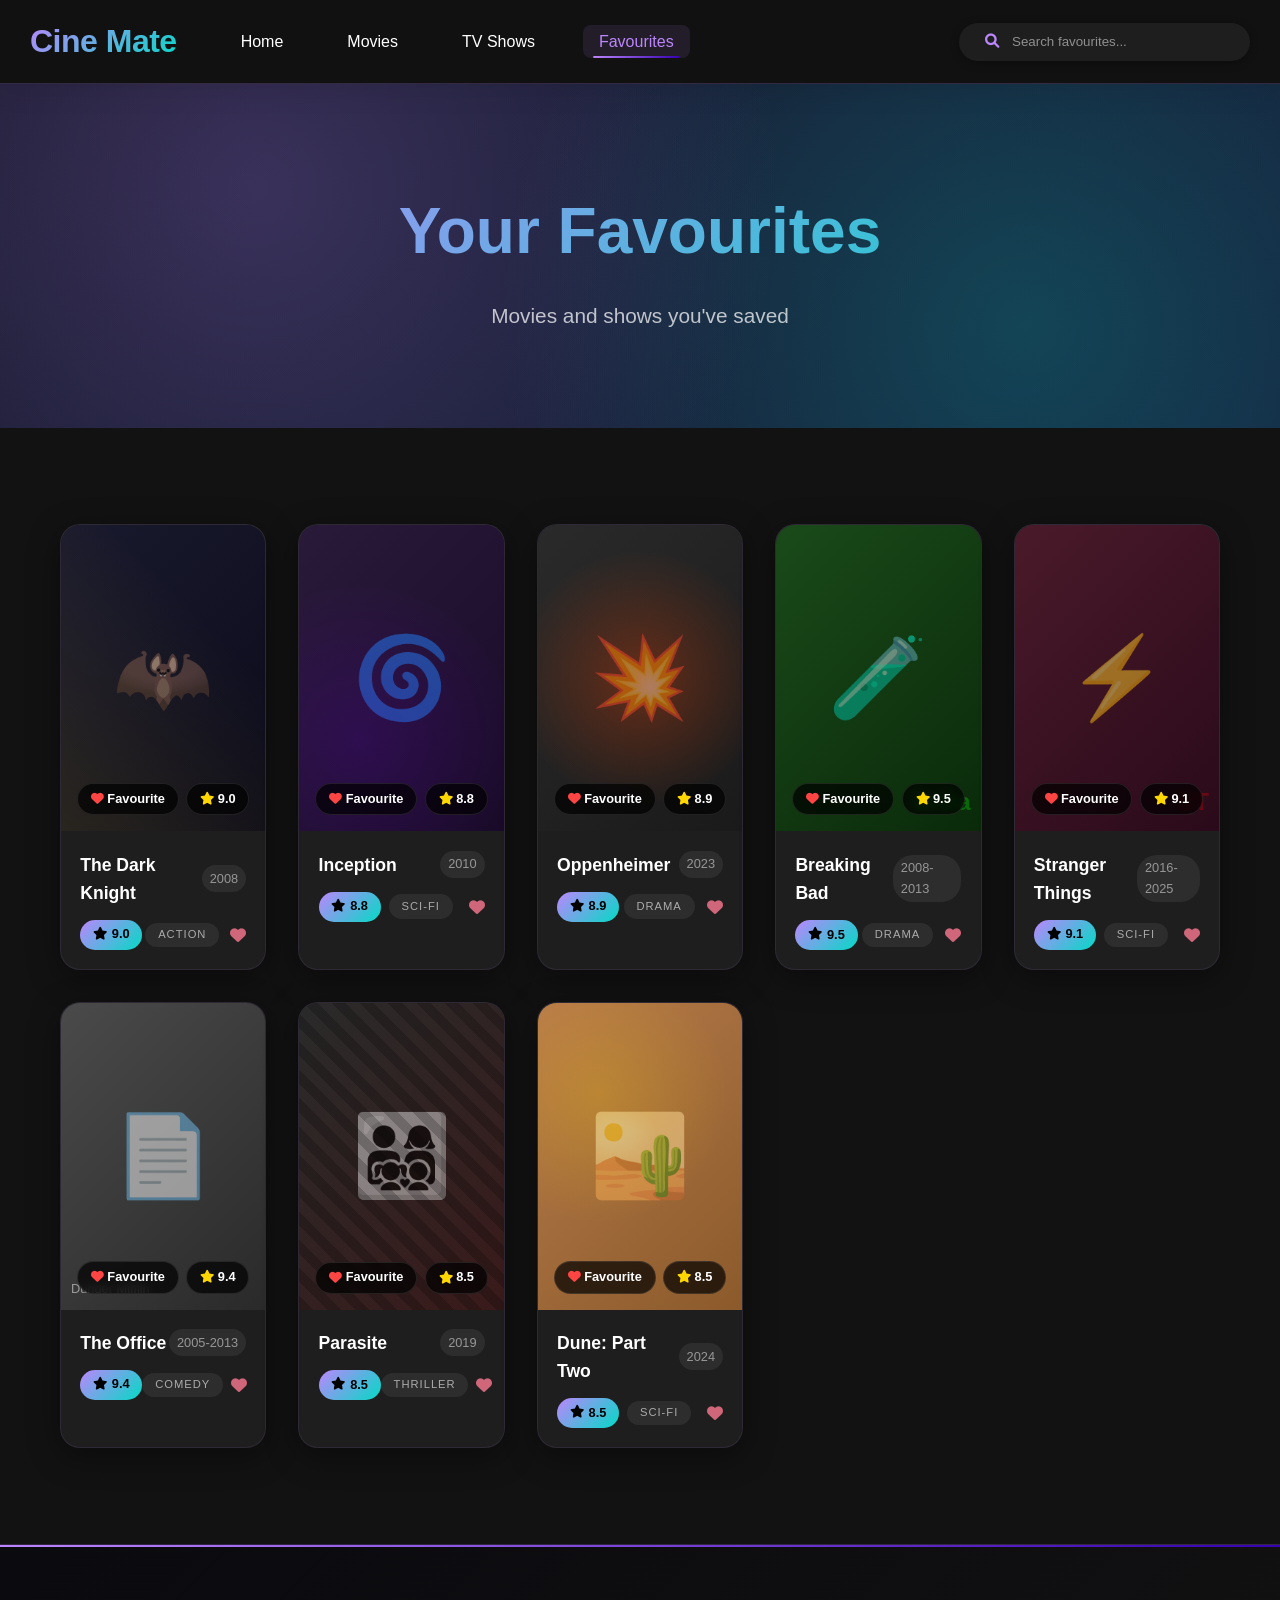
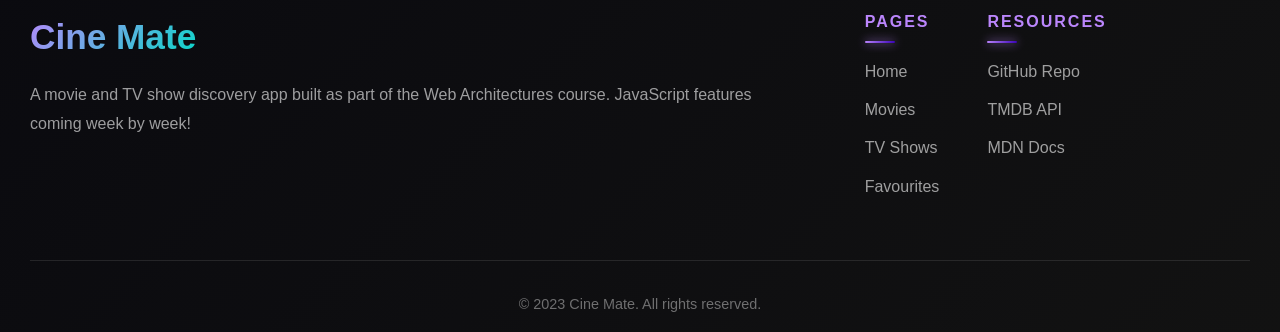
==== favourites.html @ 6d3358af "Add files via upload" ====
<!DOCTYPE html>
<html lang="en">
<head>
    <meta charset="UTF-8">
    <meta name="viewport" content="width=device-width, initial-scale=1.0">
    <title>Cine Mate - Favourites</title>
    <link rel="stylesheet" href="styles.css">
    <link rel="stylesheet" href="https://cdnjs.cloudflare.com/ajax/libs/font-awesome/6.0.0/css/all.min.css">
</head>
<body>
    <!-- Navigation Bar -->
    <nav class="navbar">
        <div class="nav-container">
            <div class="nav-left">
                <div class="logo">Cine Mate</div>
                <ul class="nav-menu">
                    <li><a href="index.html">Home</a></li>
                    <li><a href="movie.html">Movies</a></li>
                    <li><a href="tvshows.html">TV Shows</a></li>
                    <li><a href="favourites.html" class="active">Favourites</a></li>
                </ul>
            </div>
            <div class="search-container">
                <i class="fas fa-search search-icon"></i>
                <input type="text" placeholder="Search favourites..." class="search-input">
            </div>
        </div>
    </nav>

    <!-- Page Header -->
    <div class="page-header favourites-header">
        <h1>Your Favourites</h1>
        <p>Movies and shows you've saved</p>
    </div>

    <!-- Favourites Grid -->
    <section class="content-section">
        <div class="container">
            <div class="movie-grid" id="favourites-grid">
                <!-- Favourite Movies -->
                <div class="movie-card">
                    <div class="movie-poster poster-dark-knight">
                        <span><i class="fas fa-heart" style="color: #ff4444;"></i> Favourite</span>
                        <span><i class="fas fa-star" style="color: #ffd700;"></i> 9.0</span>
                    </div>
                    <div class="movie-info">
                        <div class="movie-title">
                            The Dark Knight
                            <span class="movie-year">2008</span>
                        </div>
                        <div class="movie-meta">
                            <span class="movie-rating"><i class="fas fa-star"></i> 9.0</span>
                            <span class="movie-genre">Action</span>
                            <i class="fas fa-heart fav-icon"></i>
                        </div>
                    </div>
                </div>

                <div class="movie-card">
                    <div class="movie-poster poster-inception">
                        <span><i class="fas fa-heart" style="color: #ff4444;"></i> Favourite</span>
                        <span><i class="fas fa-star" style="color: #ffd700;"></i> 8.8</span>
                    </div>
                    <div class="movie-info">
                        <div class="movie-title">
                            Inception
                            <span class="movie-year">2010</span>
                        </div>
                        <div class="movie-meta">
                            <span class="movie-rating"><i class="fas fa-star"></i> 8.8</span>
                            <span class="movie-genre">Sci-Fi</span>
                            <i class="fas fa-heart fav-icon"></i>
                        </div>
                    </div>
                </div>

                <div class="movie-card">
                    <div class="movie-poster poster-oppenheimer">
                        <span><i class="fas fa-heart" style="color: #ff4444;"></i> Favourite</span>
                        <span><i class="fas fa-star" style="color: #ffd700;"></i> 8.9</span>
                    </div>
                    <div class="movie-info">
                        <div class="movie-title">
                            Oppenheimer
                            <span class="movie-year">2023</span>
                        </div>
                        <div class="movie-meta">
                            <span class="movie-rating"><i class="fas fa-star"></i> 8.9</span>
                            <span class="movie-genre">Drama</span>
                            <i class="fas fa-heart fav-icon"></i>
                        </div>
                    </div>
                </div>

                <!-- Favourite TV Shows -->
                <div class="movie-card">
                    <div class="movie-poster poster-breaking-bad">
                        <span><i class="fas fa-heart" style="color: #ff4444;"></i> Favourite</span>
                        <span><i class="fas fa-star" style="color: #ffd700;"></i> 9.5</span>
                    </div>
                    <div class="movie-info">
                        <div class="movie-title">
                            Breaking Bad
                            <span class="movie-year">2008-2013</span>
                        </div>
                        <div class="movie-meta">
                            <span class="movie-rating"><i class="fas fa-star"></i> 9.5</span>
                            <span class="movie-genre">Drama</span>
                            <i class="fas fa-heart fav-icon"></i>
                        </div>
                    </div>
                </div>

                <div class="movie-card">
                    <div class="movie-poster poster-stranger-things">
                        <span><i class="fas fa-heart" style="color: #ff4444;"></i> Favourite</span>
                        <span><i class="fas fa-star" style="color: #ffd700;"></i> 9.1</span>
                    </div>
                    <div class="movie-info">
                        <div class="movie-title">
                            Stranger Things
                            <span class="movie-year">2016-2025</span>
                        </div>
                        <div class="movie-meta">
                            <span class="movie-rating"><i class="fas fa-star"></i> 9.1</span>
                            <span class="movie-genre">Sci-Fi</span>
                            <i class="fas fa-heart fav-icon"></i>
                        </div>
                    </div>
                </div>

                <div class="movie-card">
                    <div class="movie-poster poster-office">
                        <span><i class="fas fa-heart" style="color: #ff4444;"></i> Favourite</span>
                        <span><i class="fas fa-star" style="color: #ffd700;"></i> 9.4</span>
                    </div>
                    <div class="movie-info">
                        <div class="movie-title">
                            The Office
                            <span class="movie-year">2005-2013</span>
                        </div>
                        <div class="movie-meta">
                            <span class="movie-rating"><i class="fas fa-star"></i> 9.4</span>
                            <span class="movie-genre">Comedy</span>
                            <i class="fas fa-heart fav-icon"></i>
                        </div>
                    </div>
                </div>

                <div class="movie-card">
                    <div class="movie-poster poster-parasite">
                        <span><i class="fas fa-heart" style="color: #ff4444;"></i> Favourite</span>
                        <span><i class="fas fa-star" style="color: #ffd700;"></i> 8.5</span>
                    </div>
                    <div class="movie-info">
                        <div class="movie-title">
                            Parasite
                            <span class="movie-year">2019</span>
                        </div>
                        <div class="movie-meta">
                            <span class="movie-rating"><i class="fas fa-star"></i> 8.5</span>
                            <span class="movie-genre">Thriller</span>
                            <i class="fas fa-heart fav-icon"></i>
                        </div>
                    </div>
                </div>

                <div class="movie-card">
                    <div class="movie-poster poster-dune">
                        <span><i class="fas fa-heart" style="color: #ff4444;"></i> Favourite</span>
                        <span><i class="fas fa-star" style="color: #ffd700;"></i> 8.5</span>
                    </div>
                    <div class="movie-info">
                        <div class="movie-title">
                            Dune: Part Two
                            <span class="movie-year">2024</span>
                        </div>
                        <div class="movie-meta">
                            <span class="movie-rating"><i class="fas fa-star"></i> 8.5</span>
                            <span class="movie-genre">Sci-Fi</span>
                            <i class="fas fa-heart fav-icon"></i>
                        </div>
                    </div>
                </div>
            </div>
        </div>
    </section>

    <!-- Footer -->
    <footer class="footer">
        <div class="footer-container">
            <div class="footer-info">
                <h3>Cine Mate</h3>
                <p>A movie and TV show discovery app built as part of the Web Architectures course. JavaScript features coming week by week!</p>
            </div>
            <div class="footer-links">
                <div class="footer-section">
                    <h4>PAGES</h4>
                    <ul>
                        <li><a href="index.html">Home</a></li>
                        <li><a href="movie.html">Movies</a></li>
                        <li><a href="tvshows.html">TV Shows</a></li>
                        <li><a href="favourites.html">Favourites</a></li>
                    </ul>
                </div>
                <div class="footer-section">
                    <h4>RESOURCES</h4>
                    <ul>
                        <li><a href="#">GitHub Repo</a></li>
                        <li><a href="#">TMDB API</a></li>
                        <li><a href="#">MDN Docs</a></li>
                    </ul>
                </div>
            </div>
        </div>
        <div class="footer-bottom">
            <p>&copy; 2023 Cine Mate. All rights reserved. </p>
        </div>
    </footer>
</body>
</html>
---- styles.css ----
/* ========== RESET & BASE STYLES ========== */
* {
    margin: 0;
    padding: 0;
    box-sizing: border-box;
}

:root {
    --primary: #bb86fc;
    --primary-variant: #3700b3;
    --secondary: #03dac6;
    --secondary-variant: #018786;
    --background: #121212;
    --surface: #1e1e1e;
    --surface-light: #2d2d2d;
    --error: #cf6679;
    --on-primary: #000000;
    --on-secondary: #000000;
    --on-background: #ffffff;
    --on-surface: #ffffff;
    --on-error: #000000;
    --gradient-1: linear-gradient(135deg, #bb86fc, #3700b3);
    --gradient-2: linear-gradient(135deg, #03dac6, #018786);
    --gradient-3: linear-gradient(135deg, #cf6679, #bb86fc);
    --shadow: 0 8px 32px rgba(0, 0, 0, 0.4);
    --border: 1px solid rgba(187, 134, 252, 0.1);
}

body {
    font-family: 'Inter', -apple-system, BlinkMacSystemFont, 'Segoe UI', Roboto, sans-serif;
    background-color: var(--background);
    color: var(--on-background);
    line-height: 1.6;
    min-height: 100vh;
}

.container {
    max-width: 1400px;
    margin: 0 auto;
    padding: 0 30px;
}

/* ========== NAVIGATION BAR ========== */
.navbar {
    background: rgba(18, 18, 18, 0.95);
    backdrop-filter: blur(20px);
    -webkit-backdrop-filter: blur(20px);
    padding: 1rem 0;
    position: sticky;
    top: 0;
    z-index: 1000;
    border-bottom: 1px solid rgba(187, 134, 252, 0.2);
    box-shadow: 0 4px 30px rgba(0, 0, 0, 0.1);
}

.nav-container {
    max-width: 1400px;
    margin: 0 auto;
    padding: 0 30px;
    display: flex;
    justify-content: space-between;
    align-items: center;
}

.nav-left {
    display: flex;
    align-items: center;
    gap: 3rem;
}

.logo {
    font-size: 2rem;
    font-weight: 800;
    background: linear-gradient(135deg, #bb86fc, #03dac6);
    background-clip: text;
    -webkit-background-clip: text;
    -webkit-text-fill-color: transparent;
    letter-spacing: -0.5px;
    position: relative;
}

.logo::after {
    content: '●';
    position: absolute;
    top: -5px;
    right: -15px;
    font-size: 1.5rem;
    color: var(--secondary);
    animation: pulse 2s ease infinite;
}

.nav-menu {
    display: flex;
    gap: 2rem;
    list-style: none;
}

.nav-menu a {
    color: var(--on-surface);
    text-decoration: none;
    font-weight: 500;
    padding: 0.5rem 1rem;
    position: relative;
    transition: all 0.3s ease;
    border-radius: 8px;
}

.nav-menu a::before {
    content: '';
    position: absolute;
    bottom: 0;
    left: 50%;
    transform: translateX(-50%);
    width: 0;
    height: 2px;
    background: var(--gradient-1);
    transition: width 0.3s ease;
}

.nav-menu a:hover::before,
.nav-menu a.active::before {
    width: 80%;
}

.nav-menu a.active {
    color: var(--primary);
    background: rgba(187, 134, 252, 0.1);
}

.search-container {
    background: var(--surface);
    border-radius: 50px;
    padding: 0.6rem 1rem 0.6rem 1.5rem;
    display: flex;
    align-items: center;
    gap: 0.8rem;
    border: 2px solid transparent;
    transition: all 0.3s ease;
    box-shadow: 0 2px 10px rgba(0, 0, 0, 0.3);
}

.search-container:focus-within {
    border-color: var(--primary);
    box-shadow: 0 0 20px rgba(187, 134, 252, 0.3);
}

.search-icon {
    color: var(--primary);
    font-size: 0.9rem;
}

.search-input {
    background: transparent;
    border: none;
    color: var(--on-surface);
    outline: none;
    width: 220px;
}

.search-input::placeholder {
    color: rgba(255, 255, 255, 0.5);
}

/* ========== HERO SECTION ========== */
.hero {
    background: linear-gradient(135deg, #1a1a2e 0%, #16213e 100%);
    position: relative;
    color: var(--on-background);
    padding: 6rem 30px;
    text-align: center;
    overflow: hidden;
}

.hero::before {
    content: '';
    position: absolute;
    top: 0;
    left: 0;
    right: 0;
    bottom: 0;
    background: 
        radial-gradient(circle at 20% 30%, rgba(187, 134, 252, 0.15) 0%, transparent 50%),
        radial-gradient(circle at 80% 70%, rgba(3, 218, 198, 0.15) 0%, transparent 50%);
    animation: gradientShift 10s ease infinite;
}

@keyframes gradientShift {
    0%, 100% { opacity: 0.5; }
    50% { opacity: 1; }
}

.hero-content {
    max-width: 900px;
    margin: 0 auto;
    position: relative;
    z-index: 1;
}

.hero-title {
    font-size: 4rem;
    margin-bottom: 1rem;
    line-height: 1.2;
    font-weight: 800;
    background: linear-gradient(135deg, #bb86fc, #03dac6, #cf6679);
    background-clip: text;
    -webkit-background-clip: text;
    -webkit-text-fill-color: transparent;
    animation: titleGlow 3s ease infinite;
}

@keyframes titleGlow {
    0%, 100% { filter: drop-shadow(0 0 20px rgba(187, 134, 252, 0.5)); }
    50% { filter: drop-shadow(0 0 40px rgba(3, 218, 198, 0.5)); }
}

.hero-description {
    font-size: 1.3rem;
    margin-bottom: 2.5rem;
    color: rgba(255, 255, 255, 0.9);
}

.stats {
    display: flex;
    justify-content: center;
    gap: 2rem;
    margin-top: 3rem;
    flex-wrap: wrap;
}

.stat-item {
    display: flex;
    flex-direction: column;
    background: rgba(30, 30, 30, 0.7);
    backdrop-filter: blur(10px);
    -webkit-backdrop-filter: blur(10px);
    padding: 1.8rem 2.5rem;
    border-radius: 20px;
    border: 1px solid rgba(187, 134, 252, 0.2);
    transition: all 0.3s ease;
    position: relative;
    overflow: hidden;
}

.stat-item::before {
    content: '';
    position: absolute;
    top: -50%;
    left: -50%;
    width: 200%;
    height: 200%;
    background: linear-gradient(135deg, transparent, rgba(187, 134, 252, 0.1), transparent);
    transform: rotate(45deg);
    animation: shine 3s infinite;
}

.stat-item:hover {
    transform: translateY(-10px) scale(1.05);
    border-color: var(--primary);
    box-shadow: 0 20px 40px rgba(187, 134, 252, 0.2);
}

.stat-number {
    font-size: 2.8rem;
    font-weight: 800;
    background: linear-gradient(135deg, #bb86fc, #03dac6);
    background-clip: text;
    -webkit-background-clip: text;
    -webkit-text-fill-color: transparent;
}

.stat-label {
    font-size: 0.9rem;
    opacity: 0.8;
    letter-spacing: 2px;
    color: rgba(255, 255, 255, 0.7);
}

/* ========== FILTERS SECTION ========== */
.filters {
    padding: 2rem 30px;
    margin-top: -2rem;
    position: relative;
    z-index: 10;
}

.filters-container {
    max-width: 1200px;
    margin: 0 auto;
    display: flex;
    gap: 1rem;
    flex-wrap: wrap;
    background: var(--surface);
    padding: 1.5rem;
    border-radius: 20px;
    box-shadow: var(--shadow);
    border: var(--border);
    backdrop-filter: blur(10px);
}

.search-box {
    flex: 1;
    display: flex;
    align-items: center;
    gap: 0.8rem;
    background: var(--surface-light);
    padding: 0.8rem 1.2rem;
    border-radius: 12px;
    min-width: 280px;
    border: 2px solid transparent;
    transition: all 0.3s ease;
}

.search-box:focus-within {
    border-color: var(--primary);
    box-shadow: 0 0 20px rgba(187, 134, 252, 0.3);
}

.search-box input {
    border: none;
    background: transparent;
    outline: none;
    width: 100%;
    font-size: 1rem;
    color: var(--on-surface);
}

.search-box input::placeholder {
    color: rgba(255, 255, 255, 0.5);
}

.filter-select {
    padding: 0.8rem 2.5rem 0.8rem 1.5rem;
    border: 2px solid var(--surface-light);
    border-radius: 12px;
    background: var(--surface-light);
    color: var(--on-surface);
    cursor: pointer;
    outline: none;
    font-weight: 500;
    appearance: none;
    background-image: url('data:image/svg+xml;utf8,<svg xmlns="http://www.w3.org/2000/svg" width="16" height="16" viewBox="0 0 24 24" fill="none" stroke="%23bb86fc" stroke-width="2"><polyline points="6 9 12 15 18 9"/></svg>');
    background-repeat: no-repeat;
    background-position: right 1rem center;
}

.filter-select option {
    background: var(--surface);
}

.search-btn {
    padding: 0.8rem 2.5rem;
    background: var(--gradient-1);
    color: var(--on-primary);
    border: none;
    border-radius: 12px;
    cursor: pointer;
    font-weight: 600;
    font-size: 1rem;
    transition: all 0.3s ease;
    position: relative;
    overflow: hidden;
}

.search-btn::before {
    content: '';
    position: absolute;
    top: 50%;
    left: 50%;
    width: 0;
    height: 0;
    border-radius: 50%;
    background: rgba(255, 255, 255, 0.3);
    transform: translate(-50%, -50%);
    transition: width 0.6s, height 0.6s;
}

.search-btn:hover::before {
    width: 300px;
    height: 300px;
}

/* ========== FEATURED SECTION ========== */
.featured {
    padding: 4rem 30px;
    background: var(--background);
}

.section-title {
    font-size: 2.5rem;
    margin-bottom: 2rem;
    color: var(--on-background);
    position: relative;
    display: inline-block;
}

.section-title::after {
    content: '';
    position: absolute;
    bottom: -10px;
    left: 0;
    width: 60px;
    height: 4px;
    background: var(--gradient-1);
    border-radius: 10px;
    box-shadow: 0 0 20px var(--primary);
}

.featured-card {
    background: var(--surface);
    border-radius: 30px;
    overflow: hidden;
    display: flex;
    flex-wrap: wrap;
    box-shadow: var(--shadow);
    border: var(--border);
    position: relative;
}

.featured-card::after {
    content: '';
    position: absolute;
    top: 0;
    left: 0;
    right: 0;
    bottom: 0;
    border-radius: 30px;
    padding: 2px;
    background: var(--gradient-1);
    -webkit-mask: linear-gradient(#fff 0 0) content-box, linear-gradient(#fff 0 0);
    mask: linear-gradient(#fff 0 0) content-box, linear-gradient(#fff 0 0);
    -webkit-mask-composite: xor;
    mask-composite: exclude;
    pointer-events: none;
}

.featured-poster {
    flex: 1;
    min-width: 350px;
    min-height: 450px;
    background-size: cover;
    background-position: center;
    position: relative;
    overflow: hidden;
}

.featured-poster.interstellar {
    background: linear-gradient(135deg, #1a1a2e, #16213e);
    position: relative;
    display: flex;
    align-items: center;
    justify-content: center;
}

.featured-poster.interstellar::before {
    content: '🎬';
    font-size: 8rem;
    opacity: 0.2;
    animation: float 6s ease infinite;
}

.featured-poster.interstellar::after {
    content: 'INTERSTELLAR';
    position: absolute;
    bottom: 30px;
    left: 30px;
    color: white;
    font-size: 1.5rem;
    font-weight: 800;
    text-shadow: 0 0 20px rgba(0,0,0,0.5);
    background: rgba(187, 134, 252, 0.2);
    padding: 0.5rem 1.5rem;
    border-radius: 50px;
    backdrop-filter: blur(10px);
    border: 1px solid rgba(255,255,255,0.1);
}

@keyframes float {
    0%, 100% { transform: translateY(0); }
    50% { transform: translateY(-20px); }
}

.featured-info {
    flex: 1;
    padding: 3rem;
    min-width: 350px;
}

.featured-info h3 {
    font-size: 2.5rem;
    margin-bottom: 1rem;
    background: var(--gradient-1);
    background-clip: text;
    -webkit-background-clip: text;
    -webkit-text-fill-color: transparent;
}

.featured-info p {
    color: rgba(255, 255, 255, 0.8);
    line-height: 1.8;
}

.featured-buttons {
    display: flex;
    gap: 1rem;
    margin-top: 2rem;
    flex-wrap: wrap;
}

.btn-primary {
    padding: 1rem 2.5rem;
    background: var(--gradient-1);
    color: var(--on-primary);
    border: none;
    border-radius: 50px;
    font-weight: 600;
    font-size: 1rem;
    cursor: pointer;
    transition: all 0.3s ease;
    box-shadow: 0 10px 20px rgba(187, 134, 252, 0.3);
    position: relative;
    overflow: hidden;
}

.btn-primary:hover {
    transform: translateY(-3px);
    box-shadow: 0 15px 30px rgba(187, 134, 252, 0.4);
}

.btn-secondary {
    padding: 1rem 2.5rem;
    background: transparent;
    color: var(--primary);
    border: 2px solid var(--primary);
    border-radius: 50px;
    font-weight: 600;
    font-size: 1rem;
    cursor: pointer;
    transition: all 0.3s ease;
    display: flex;
    align-items: center;
    gap: 0.5rem;
    position: relative;
    overflow: hidden;
}

.btn-secondary:hover {
    background: var(--primary);
    color: var(--on-primary);
    border-color: transparent;
}

/* ========== TRENDING SECTION ========== */
.trending {
    padding: 4rem 30px;
    background: linear-gradient(135deg, #1a1a2e, #16213e);
}

.section-header {
    display: flex;
    justify-content: space-between;
    align-items: center;
    margin-bottom: 2rem;
    flex-wrap: wrap;
    gap: 1rem;
}

.view-all {
    color: var(--primary);
    text-decoration: none;
    font-weight: 600;
    padding: 0.5rem 1.5rem;
    border: 2px solid var(--primary);
    border-radius: 30px;
    transition: all 0.3s ease;
    position: relative;
    overflow: hidden;
}

.view-all:hover {
    background: var(--primary);
    color: var(--on-primary);
}

.trending-tabs {
    display: flex;
    gap: 0.5rem;
    margin-bottom: 2rem;
    background: var(--surface);
    padding: 0.5rem;
    border-radius: 50px;
    display: inline-flex;
    border: var(--border);
}

.tab {
    cursor: pointer;
    padding: 0.8rem 2rem;
    color: rgba(255, 255, 255, 0.7);
    font-weight: 600;
    border-radius: 30px;
    transition: all 0.3s ease;
}

.tab.active {
    background: var(--gradient-1);
    color: var(--on-primary);
    box-shadow: 0 5px 15px rgba(187, 134, 252, 0.3);
}

/* ========== MOVIE GRID ========== */
.movie-grid {
    display: grid;
    grid-template-columns: repeat(auto-fill, minmax(200px, 1fr));
    gap: 2rem;
    margin: 2rem 0;
}

.movie-card {
    background: var(--surface);
    border-radius: 20px;
    overflow: hidden;
    box-shadow: var(--shadow);
    transition: all 0.3s ease;
    cursor: pointer;
    border: var(--border);
    position: relative;
}

.movie-card::before {
    content: '';
    position: absolute;
    top: 0;
    left: 0;
    right: 0;
    bottom: 0;
    border-radius: 20px;
    padding: 2px;
    background: var(--gradient-1);
    -webkit-mask: linear-gradient(#fff 0 0) content-box, linear-gradient(#fff 0 0);
    mask: linear-gradient(#fff 0 0) content-box, linear-gradient(#fff 0 0);
    -webkit-mask-composite: xor;
    mask-composite: exclude;
    opacity: 0;
    transition: opacity 0.3s ease;
}

.movie-card:hover::before {
    opacity: 1;
}

.movie-card:hover {
    transform: translateY(-10px) scale(1.02);
    box-shadow: 0 30px 40px rgba(187, 134, 252, 0.3);
}

.movie-poster {
    aspect-ratio: 2/3;
    background-size: cover;
    background-position: center;
    display: flex;
    align-items: flex-end;
    justify-content: space-between;
    padding: 1rem;
    position: relative;
    overflow: hidden;
}

.movie-poster span {
    background: rgba(0, 0, 0, 0.7);
    backdrop-filter: blur(5px);
    -webkit-backdrop-filter: blur(5px);
    color: white;
    padding: 0.3rem 0.8rem;
    border-radius: 30px;
    font-size: 0.8rem;
    font-weight: 600;
    z-index: 1;
    border: 1px solid rgba(255, 255, 255, 0.1);
}

.movie-info {
    padding: 1.2rem;
}

.movie-title {
    font-weight: 700;
    margin-bottom: 0.25rem;
    display: flex;
    justify-content: space-between;
    align-items: center;
    font-size: 1.1rem;
    color: var(--on-surface);
}

.movie-year {
    color: rgba(255, 255, 255, 0.5);
    font-size: 0.8rem;
    font-weight: normal;
    background: var(--surface-light);
    padding: 0.2rem 0.5rem;
    border-radius: 20px;
}

.movie-meta {
    display: flex;
    justify-content: space-between;
    align-items: center;
    margin-top: 0.8rem;
}

.movie-rating {
    background: linear-gradient(135deg, #bb86fc, #03dac6);
    color: var(--on-primary);
    padding: 0.3rem 0.8rem;
    border-radius: 30px;
    font-size: 0.8rem;
    font-weight: 700;
    display: flex;
    align-items: center;
    gap: 0.3rem;
}

.movie-genre {
    color: rgba(255, 255, 255, 0.6);
    font-size: 0.7rem;
    text-transform: uppercase;
    letter-spacing: 1px;
    background: var(--surface-light);
    padding: 0.2rem 0.8rem;
    border-radius: 30px;
}

.fav-icon {
    color: var(--error);
    margin-left: 0.5rem;
    animation: heartbeat 1.5s ease infinite;
}

@keyframes heartbeat {
    0%, 100% { transform: scale(1); }
    50% { transform: scale(1.2); }
}

/* ========== MOVIE POSTER STYLES ========== */
.poster-dune {
    background: linear-gradient(135deg, #b77b4a, #8B5A2B);
    position: relative;
    overflow: hidden;
}

.poster-dune::before {
    content: "🏜️";
    position: absolute;
    top: 50%;
    left: 50%;
    transform: translate(-50%, -50%);
    font-size: 5rem;
    opacity: 0.5;
    animation: float 6s ease infinite;
}

.poster-dune::after {
    content: "";
    position: absolute;
    top: 0;
    left: 0;
    right: 0;
    bottom: 0;
    background: radial-gradient(circle at 30% 30%, rgba(255,215,0,0.2), transparent 50%);
}

.poster-oppenheimer {
    background: linear-gradient(135deg, #2a2a2a, #1a1a1a);
    position: relative;
    overflow: hidden;
}

.poster-oppenheimer::before {
    content: "💥";
    position: absolute;
    top: 50%;
    left: 50%;
    transform: translate(-50%, -50%);
    font-size: 5rem;
    opacity: 0.5;
    animation: pulse 2s ease infinite;
}

.poster-oppenheimer::after {
    content: "";
    position: absolute;
    top: 0;
    left: 0;
    right: 0;
    bottom: 0;
    background: radial-gradient(circle at 50% 50%, rgba(255,69,0,0.3), transparent 70%);
}

.poster-dark-knight {
    background: linear-gradient(135deg, #1a1a2e, #0a0a1a);
    position: relative;
    overflow: hidden;
}

.poster-dark-knight::before {
    content: "🦇";
    position: absolute;
    top: 50%;
    left: 50%;
    transform: translate(-50%, -50%);
    font-size: 5rem;
    opacity: 0.5;
    animation: float 4s ease infinite;
}

.poster-dark-knight::after {
    content: "";
    position: absolute;
    top: 0;
    left: 0;
    right: 0;
    bottom: 0;
    background: linear-gradient(45deg, rgba(255,215,0,0.1), transparent 70%);
}

.poster-parasite {
    background: linear-gradient(135deg, #2a2a2a, #3a1a1a);
    position: relative;
    overflow: hidden;
}

.poster-parasite::before {
    content: "👨‍👩‍👧‍👦";
    position: absolute;
    top: 50%;
    left: 50%;
    transform: translate(-50%, -50%);
    font-size: 5rem;
    opacity: 0.5;
    animation: slide 5s ease infinite;
}

.poster-parasite::after {
    content: "";
    position: absolute;
    top: 0;
    left: 0;
    right: 0;
    bottom: 0;
    background: repeating-linear-gradient(45deg, rgba(0,0,0,0.2) 0px, rgba(0,0,0,0.2) 10px, transparent 10px, transparent 20px);
}

.poster-inception {
    background: linear-gradient(135deg, #2a1a3a, #1a0a2a);
    position: relative;
    overflow: hidden;
}

.poster-inception::before {
    content: "🌀";
    position: absolute;
    top: 50%;
    left: 50%;
    transform: translate(-50%, -50%);
    font-size: 5rem;
    opacity: 0.5;
    animation: spin 8s linear infinite;
}

.poster-inception::after {
    content: "";
    position: absolute;
    top: 0;
    left: 0;
    right: 0;
    bottom: 0;
    background: radial-gradient(circle at 30% 70%, rgba(100,0,200,0.2), transparent 60%);
}

.poster-mad-max {
    background: linear-gradient(135deg, #b77b4a, #8B4513);
    position: relative;
    overflow: hidden;
}

.poster-mad-max::before {
    content: "🔥";
    position: absolute;
    top: 50%;
    left: 50%;
    transform: translate(-50%, -50%);
    font-size: 5rem;
    opacity: 0.5;
    animation: flame 3s ease infinite;
}

.poster-mad-max::after {
    content: "";
    position: absolute;
    top: 0;
    left: 0;
    right: 0;
    bottom: 0;
    background: radial-gradient(circle at 70% 30%, rgba(255,140,0,0.3), transparent 70%);
}

.poster-john-wick {
    background: linear-gradient(135deg, #1a1a1a, #0a0a0a);
    position: relative;
    overflow: hidden;
}

.poster-john-wick::before {
    content: "🔫";
    position: absolute;
    top: 50%;
    left: 50%;
    transform: translate(-50%, -50%);
    font-size: 5rem;
    opacity: 0.5;
    animation: tilt 4s ease infinite;
}

.poster-john-wick::after {
    content: "";
    position: absolute;
    top: 0;
    left: 0;
    right: 0;
    bottom: 0;
    background: linear-gradient(135deg, rgba(255,215,0,0.1), transparent 50%);
}

.poster-blade-runner {
    background: linear-gradient(135deg, #1a3a4a, #0a1a2a);
    position: relative;
    overflow: hidden;
}

.poster-blade-runner::before {
    content: "🌃";
    position: absolute;
    top: 50%;
    left: 50%;
    transform: translate(-50%, -50%);
    font-size: 5rem;
    opacity: 0.5;
    animation: neonPulse 3s ease infinite;
}

.poster-blade-runner::after {
    content: "";
    position: absolute;
    top: 0;
    left: 0;
    right: 0;
    bottom: 0;
    background: repeating-linear-gradient(90deg, rgba(0,255,255,0.1) 0px, rgba(0,255,255,0.1) 2px, transparent 2px, transparent 10px);
}

.poster-shawshank {
    background: linear-gradient(135deg, #4a4a4a, #2a2a2a);
    position: relative;
    overflow: hidden;
}

.poster-shawshank::before {
    content: "⛓️";
    position: absolute;
    top: 50%;
    left: 50%;
    transform: translate(-50%, -50%);
    font-size: 5rem;
    opacity: 0.5;
    animation: swing 5s ease infinite;
}

.poster-shawshank::after {
    content: "";
    position: absolute;
    top: 0;
    left: 0;
    right: 0;
    bottom: 0;
    background: repeating-linear-gradient(45deg, rgba(139,69,19,0.2) 0px, rgba(139,69,19,0.2) 5px, transparent 5px, transparent 15px);
}

.poster-gone-girl {
    background: linear-gradient(135deg, #4a1a2a, #2a0a1a);
    position: relative;
    overflow: hidden;
}

.poster-gone-girl::before {
    content: "👤";
    position: absolute;
    top: 50%;
    left: 50%;
    transform: translate(-50%, -50%);
    font-size: 5rem;
    opacity: 0.5;
    animation: fade 4s ease infinite;
}

.poster-gone-girl::after {
    content: "";
    position: absolute;
    top: 0;
    left: 0;
    right: 0;
    bottom: 0;
    background: radial-gradient(circle at 30% 30%, rgba(255,0,0,0.2), transparent 70%);
}

.poster-se7en {
    background: linear-gradient(135deg, #1a1a1a, #0a0a0a);
    position: relative;
    overflow: hidden;
}

.poster-se7en::before {
    content: "🔪";
    position: absolute;
    top: 50%;
    left: 50%;
    transform: translate(-50%, -50%);
    font-size: 5rem;
    opacity: 0.5;
    animation: drip 4s ease infinite;
}

.poster-se7en::after {
    content: "VII";
    position: absolute;
    bottom: 10px;
    right: 10px;
    font-size: 2rem;
    font-weight: 800;
    color: rgba(255,0,0,0.3);
    transform: rotate(-10deg);
}

.poster-prisoners {
    background: linear-gradient(135deg, #2a3a3a, #1a2a2a);
    position: relative;
    overflow: hidden;
}

.poster-prisoners::before {
    content: "🔒";
    position: absolute;
    top: 50%;
    left: 50%;
    transform: translate(-50%, -50%);
    font-size: 5rem;
    opacity: 0.5;
    animation: shake 5s ease infinite;
}

.poster-prisoners::after {
    content: "";
    position: absolute;
    top: 0;
    left: 0;
    right: 0;
    bottom: 0;
    background: repeating-linear-gradient(90deg, rgba(255,255,255,0.1) 0px, rgba(255,255,255,0.1) 1px, transparent 1px, transparent 10px);
}

/* TV Show Posters */
.poster-breaking-bad {
    background: linear-gradient(135deg, #1a4a1a, #0a2a0a);
    position: relative;
    overflow: hidden;
}

.poster-breaking-bad::before {
    content: "🧪";
    position: absolute;
    top: 50%;
    left: 50%;
    transform: translate(-50%, -50%);
    font-size: 5rem;
    opacity: 0.5;
    animation: bubble 5s ease infinite;
}

.poster-breaking-bad::after {
    content: "BrBa";
    position: absolute;
    bottom: 10px;
    right: 10px;
    font-size: 1.5rem;
    font-weight: 800;
    color: rgba(0,255,0,0.3);
}

.poster-wire {
    background: linear-gradient(135deg, #1a2a4a, #0a1a3a);
    position: relative;
    overflow: hidden;
}

.poster-wire::before {
    content: "📡";
    position: absolute;
    top: 50%;
    left: 50%;
    transform: translate(-50%, -50%);
    font-size: 5rem;
    opacity: 0.5;
    animation: scan 6s ease infinite;
}

.poster-wire::after {
    content: "";
    position: absolute;
    top: 0;
    left: 0;
    right: 0;
    bottom: 0;
    background: repeating-linear-gradient(0deg, rgba(0,255,255,0.1) 0px, rgba(0,255,255,0.1) 2px, transparent 2px, transparent 10px);
}

.poster-succession {
    background: linear-gradient(135deg, #4a3a1a, #2a1a0a);
    position: relative;
    overflow: hidden;
}

.poster-succession::before {
    content: "💰";
    position: absolute;
    top: 50%;
    left: 50%;
    transform: translate(-50%, -50%);
    font-size: 5rem;
    opacity: 0.5;
    animation: float 3s ease infinite;
}

.poster-succession::after {
    content: "";
    position: absolute;
    top: 0;
    left: 0;
    right: 0;
    bottom: 0;
    background: radial-gradient(circle at 30% 70%, rgba(255,215,0,0.2), transparent 70%);
}

.poster-stranger-things {
    background: linear-gradient(135deg, #4a1a2a, #2a0a1a);
    position: relative;
    overflow: hidden;
}

.poster-stranger-things::before {
    content: "⚡";
    position: absolute;
    top: 50%;
    left: 50%;
    transform: translate(-50%, -50%);
    font-size: 5rem;
    opacity: 0.5;
    animation: flicker 3s ease infinite;
}

.poster-stranger-things::after {
    content: "ST";
    position: absolute;
    bottom: 10px;
    right: 10px;
    font-size: 1.5rem;
    font-weight: 800;
    color: rgba(255,0,0,0.3);
}

.poster-black-mirror {
    background: linear-gradient(135deg, #1a1a1a, #0a0a0a);
    position: relative;
    overflow: hidden;
}

.poster-black-mirror::before {
    content: "📺";
    position: absolute;
    top: 50%;
    left: 50%;
    transform: translate(-50%, -50%);
    font-size: 5rem;
    opacity: 0.5;
    animation: glitch 4s ease infinite;
}

.poster-black-mirror::after {
    content: "";
    position: absolute;
    top: 0;
    left: 0;
    right: 0;
    bottom: 0;
    background: repeating-linear-gradient(45deg, rgba(255,255,255,0.1) 0px, rgba(255,255,255,0.1) 2px, transparent 2px, transparent 10px);
}

.poster-expanse {
    background: linear-gradient(135deg, #1a2a4a, #0a1a3a);
    position: relative;
    overflow: hidden;
}

.poster-expanse::before {
    content: "🚀";
    position: absolute;
    top: 50%;
    left: 50%;
    transform: translate(-50%, -50%);
    font-size: 5rem;
    opacity: 0.5;
    animation: orbit 10s linear infinite;
}

.poster-expanse::after {
    content: "";
    position: absolute;
    top: 0;
    left: 0;
    right: 0;
    bottom: 0;
    background: radial-gradient(circle at 70% 30%, rgba(0,100,200,0.2), transparent 70%);
}

.poster-office {
    background: linear-gradient(135deg, #4a4a4a, #2a2a2a);
    position: relative;
    overflow: hidden;
}

.poster-office::before {
    content: "📄";
    position: absolute;
    top: 50%;
    left: 50%;
    transform: translate(-50%, -50%);
    font-size: 5rem;
    opacity: 0.5;
    animation: bounce 4s ease infinite;
}

.poster-office::after {
    content: "Dunder Mifflin";
    position: absolute;
    bottom: 10px;
    left: 10px;
    font-size: 0.8rem;
    color: rgba(255,255,255,0.5);
}

.poster-brooklyn {
    background: linear-gradient(135deg, #4a4a9a, #2a2a6a);
    position: relative;
    overflow: hidden;
}

.poster-brooklyn::before {
    content: "👮";
    position: absolute;
    top: 50%;
    left: 50%;
    transform: translate(-50%, -50%);
    font-size: 5rem;
    opacity: 0.5;
    animation: nine-nine 3s ease infinite;
}

.poster-brooklyn::after {
    content: "99!";
    position: absolute;
    bottom: 10px;
    right: 10px;
    font-size: 1.5rem;
    font-weight: 800;
    color: rgba(255,255,0,0.3);
}

.poster-ted-lasso {
    background: linear-gradient(135deg, #4a6a4a, #2a4a2a);
    position: relative;
    overflow: hidden;
}

.poster-ted-lasso::before {
    content: "⚽";
    position: absolute;
    top: 50%;
    left: 50%;
    transform: translate(-50%, -50%);
    font-size: 5rem;
    opacity: 0.5;
    animation: roll 5s ease infinite;
}

.poster-ted-lasso::after {
    content: "Believe";
    position: absolute;
    bottom: 10px;
    left: 10px;
    font-size: 1rem;
    color: rgba(255,255,255,0.7);
}

.poster-rick-morty {
    background: linear-gradient(135deg, #4a9a4a, #2a6a2a);
    position: relative;
    overflow: hidden;
}

.poster-rick-morty::before {
    content: "🔬";
    position: absolute;
    top: 50%;
    left: 50%;
    transform: translate(-50%, -50%);
    font-size: 5rem;
    opacity: 0.5;
    animation: portal 6s linear infinite;
}

.poster-rick-morty::after {
    content: "Wubba Lubba";
    position: absolute;
    bottom: 10px;
    left: 10px;
    font-size: 0.8rem;
    color: rgba(0,255,0,0.5);
}

.poster-bojack {
    background: linear-gradient(135deg, #4a2a6a, #2a1a4a);
    position: relative;
    overflow: hidden;
}

.poster-bojack::before {
    content: "🐴";
    position: absolute;
    top: 50%;
    left: 50%;
    transform: translate(-50%, -50%);
    font-size: 5rem;
    opacity: 0.5;
    animation: sad 6s ease infinite;
}

.poster-bojack::after {
    content: "";
    position: absolute;
    top: 0;
    left: 0;
    right: 0;
    bottom: 0;
    background: repeating-linear-gradient(45deg, rgba(255,0,255,0.1) 0px, rgba(255,0,255,0.1) 5px, transparent 5px, transparent 15px);
}

.poster-arcane {
    background: linear-gradient(135deg, #4a1a4a, #2a0a2a);
    position: relative;
    overflow: hidden;
}

.poster-arcane::before {
    content: "⚙️";
    position: absolute;
    top: 50%;
    left: 50%;
    transform: translate(-50%, -50%);
    font-size: 5rem;
    opacity: 0.5;
    animation: steam 5s ease infinite;
}

.poster-arcane::after {
    content: "Piltover";
    position: absolute;
    bottom: 10px;
    left: 10px;
    font-size: 0.8rem;
    color: rgba(255,215,0,0.5);
}

/* Animation keyframes */
@keyframes spin {
    from { transform: translate(-50%, -50%) rotate(0deg); }
    to { transform: translate(-50%, -50%) rotate(360deg); }
}

@keyframes float {
    0%, 100% { transform: translate(-50%, -50%) translateY(0); }
    50% { transform: translate(-50%, -50%) translateY(-20px); }
}

@keyframes pulse {
    0%, 100% { opacity: 0.3; transform: translate(-50%, -50%) scale(1); }
    50% { opacity: 0.8; transform: translate(-50%, -50%) scale(1.2); }
}

@keyframes tilt {
    0%, 100% { transform: translate(-50%, -50%) rotate(0deg); }
    25% { transform: translate(-50%, -50%) rotate(-10deg); }
    75% { transform: translate(-50%, -50%) rotate(10deg); }
}

@keyframes flame {
    0%, 100% { opacity: 0.3; transform: translate(-50%, -50%) scale(1); }
    50% { opacity: 0.8; transform: translate(-50%, -50%) scale(1.3); }
}

@keyframes slide {
    0%, 100% { transform: translate(-50%, -50%) translateX(0); }
    50% { transform: translate(-50%, -50%) translateX(20px); }
}

@keyframes swing {
    0%, 100% { transform: translate(-50%, -50%) rotate(0deg); }
    25% { transform: translate(-50%, -50%) rotate(-15deg); }
    75% { transform: translate(-50%, -50%) rotate(15deg); }
}

@keyframes fade {
    0%, 100% { opacity: 0.3; }
    50% { opacity: 0.8; }
}

@keyframes drip {
    0%, 100% { transform: translate(-50%, -50%) translateY(0); }
    50% { transform: translate(-50%, -50%) translateY(20px); }
}

@keyframes shake {
    0%, 100% { transform: translate(-50%, -50%) translateX(0); }
    25% { transform: translate(-50%, -50%) translateX(-10px); }
    75% { transform: translate(-50%, -50%) translateX(10px); }
}

@keyframes bubble {
    0%, 100% { transform: translate(-50%, -50%) scale(1); }
    50% { transform: translate(-50%, -50%) scale(1.2); }
}

@keyframes scan {
    0%, 100% { transform: translate(-50%, -50%) translateY(0); }
    50% { transform: translate(-50%, -50%) translateY(-20px); }
}

@keyframes flicker {
    0%, 100% { opacity: 0.3; }
    25% { opacity: 0.8; }
    50% { opacity: 0.2; }
    75% { opacity: 0.9; }
}

@keyframes glitch {
    0%, 100% { transform: translate(-50%, -50%) skew(0deg); }
    20% { transform: translate(-50%, -50%) skew(10deg); }
    40% { transform: translate(-50%, -50%) skew(-10deg); }
    60% { transform: translate(-50%, -50%) skew(5deg); }
    80% { transform: translate(-50%, -50%) skew(-5deg); }
}

@keyframes orbit {
    from { transform: translate(-50%, -50%) rotate(0deg) translateX(20px) rotate(0deg); }
    to { transform: translate(-50%, -50%) rotate(360deg) translateX(20px) rotate(-360deg); }
}

@keyframes bounce {
    0%, 100% { transform: translate(-50%, -50%) translateY(0); }
    50% { transform: translate(-50%, -50%) translateY(-30px); }
}

@keyframes nine-nine {
    0%, 100% { transform: translate(-50%, -50%) scale(1); }
    50% { transform: translate(-50%, -50%) scale(1.2); }
}

@keyframes roll {
    from { transform: translate(-50%, -50%) rotate(0deg); }
    to { transform: translate(-50%, -50%) rotate(360deg); }
}

@keyframes portal {
    0%, 100% { transform: translate(-50%, -50%) scale(1); }
    50% { transform: translate(-50%, -50%) scale(1.5); }
}

@keyframes sad {
    0%, 100% { transform: translate(-50%, -50%) translateY(0); }
    50% { transform: translate(-50%, -50%) translateY(10px); }
}

@keyframes steam {
    0%, 100% { transform: translate(-50%, -50%) translateY(0) scale(1); }
    50% { transform: translate(-50%, -50%) translateY(-20px) scale(1.3); }
}

@keyframes neonPulse {
    0%, 100% { opacity: 0.3; text-shadow: 0 0 10px cyan; }
    50% { opacity: 0.8; text-shadow: 0 0 20px cyan, 0 0 40px blue; }
}

/* ========== PAGE HEADERS ========== */
.page-header {
    background: linear-gradient(135deg, #1a1a2e 0%, #16213e 100%);
    color: var(--on-background);
    padding: 6rem 30px;
    text-align: center;
    position: relative;
    overflow: hidden;
}

.page-header::before {
    content: '';
    position: absolute;
    top: 0;
    left: 0;
    right: 0;
    bottom: 0;
    background: 
        radial-gradient(circle at 20% 30%, rgba(187, 134, 252, 0.2) 0%, transparent 50%),
        radial-gradient(circle at 80% 70%, rgba(3, 218, 198, 0.2) 0%, transparent 50%);
    animation: gradientShift 10s ease infinite;
}

.page-header h1 {
    font-size: 4rem;
    margin-bottom: 1rem;
    position: relative;
    z-index: 1;
    background: linear-gradient(135deg, #bb86fc, #03dac6);
    background-clip: text;
    -webkit-background-clip: text;
    -webkit-text-fill-color: transparent;
}

.page-header p {
    font-size: 1.3rem;
    opacity: 0.9;
    position: relative;
    z-index: 1;
    color: rgba(255, 255, 255, 0.8);
}

.movies-header {
    background: linear-gradient(135deg, #1a1a2e 0%, #16213e 100%);
}

.tvshows-header {
    background: linear-gradient(135deg, #16213e 0%, #1a1a2e 100%);
}

.favourites-header {
    background: linear-gradient(135deg, #1a1a2e 0%, #16213e 100%);
}

/* ========== CATEGORY FILTERS ========== */
.category-filters {
    max-width: 1200px;
    margin: 2rem auto;
    padding: 0 30px;
    display: flex;
    flex-wrap: wrap;
    gap: 0.8rem;
    justify-content: center;
}

.category-btn {
    padding: 0.8rem 1.8rem;
    border: 2px solid transparent;
    background: var(--surface);
    border-radius: 40px;
    cursor: pointer;
    font-weight: 600;
    transition: all 0.3s ease;
    box-shadow: var(--shadow);
    color: rgba(255, 255, 255, 0.8);
    border: var(--border);
}

.category-btn:hover {
    border-color: var(--primary);
    color: var(--primary);
    transform: translateY(-2px);
    box-shadow: 0 10px 20px rgba(187, 134, 252, 0.2);
}

.category-btn.active {
    background: var(--gradient-1);
    color: var(--on-primary);
    border-color: transparent;
    box-shadow: 0 10px 20px rgba(187, 134, 252, 0.3);
}

/* ========== CONTENT SECTION ========== */
.content-section {
    padding: 4rem 30px;
    background: var(--background);
}

/* ========== FOOTER ========== */
.footer {
    background: linear-gradient(135deg, #0a0a0f, #121212);
    color: var(--on-surface);
    padding: 4rem 30px 1rem;
    position: relative;
    overflow: hidden;
    border-top: 1px solid rgba(187, 134, 252, 0.2);
}

.footer::before {
    content: '';
    position: absolute;
    top: 0;
    left: 0;
    right: 0;
    height: 2px;
    background: var(--gradient-1);
}

.footer-container {
    max-width: 1400px;
    margin: 0 auto;
    display: flex;
    flex-wrap: wrap;
    gap: 4rem;
    justify-content: space-between;
    position: relative;
    z-index: 1;
}

.footer-info {
    flex: 2;
    min-width: 300px;
}

.footer-info h3 {
    font-size: 2.2rem;
    margin-bottom: 1rem;
    background: linear-gradient(135deg, #bb86fc, #03dac6);
    background-clip: text;
    -webkit-background-clip: text;
    -webkit-text-fill-color: transparent;
    display: inline-block;
}

.footer-info p {
    color: rgba(255, 255, 255, 0.6);
    line-height: 1.8;
    font-size: 1rem;
}

.footer-links {
    flex: 1;
    min-width: 300px;
    display: flex;
    gap: 3rem;
}

.footer-section h4 {
    color: var(--primary);
    margin-bottom: 1.5rem;
    font-size: 1rem;
    letter-spacing: 2px;
    position: relative;
}

.footer-section h4::after {
    content: '';
    position: absolute;
    bottom: -8px;
    left: 0;
    width: 30px;
    height: 2px;
    background: var(--gradient-1);
    border-radius: 10px;
    box-shadow: 0 0 10px var(--primary);
}

.footer-section ul {
    list-style: none;
}

.footer-section ul li {
    margin-bottom: 0.8rem;
}

.footer-section ul li a {
    color: rgba(255, 255, 255, 0.6);
    text-decoration: none;
    transition: all 0.3s ease;
    display: inline-block;
}

.footer-section ul li a:hover {
    color: var(--primary);
    transform: translateX(5px);
    text-shadow: 0 0 10px var(--primary);
}

.footer-bottom {
    max-width: 1400px;
    margin: 3rem auto 0;
    padding-top: 2rem;
    border-top: 1px solid rgba(255, 255, 255, 0.1);
    text-align: center;
    color: rgba(255, 255, 255, 0.4);
    font-size: 0.9rem;
}

/* ========== RESPONSIVE DESIGN ========== */
@media (max-width: 1024px) {
    .hero-title {
        font-size: 3rem;
    }
    
    .stats {
        gap: 1rem;
    }
    
    .stat-item {
        padding: 1.2rem 2rem;
    }
}

@media (max-width: 768px) {
    .nav-container {
        flex-direction: column;
        gap: 1rem;
    }
    
    .nav-left {
        flex-direction: column;
        text-align: center;
        gap: 1rem;
    }
    
    .nav-menu {
        flex-wrap: wrap;
        justify-content: center;
        gap: 0.5rem;
    }
    
    .hero-title {
        font-size: 2.5rem;
    }
    
    .hero-description {
        font-size: 1.1rem;
    }
    
    .stats {
        flex-direction: column;
        align-items: center;
    }
    
    .stat-item {
        width: 100%;
        max-width: 300px;
    }
    
    .filters-container {
        flex-direction: column;
    }
    
    .featured-card {
        flex-direction: column;
    }
    
    .trending-tabs {
        flex-wrap: wrap;
        justify-content: center;
    }
    
    .page-header h1 {
        font-size: 3rem;
    }
    
    .footer-container {
        flex-direction: column;
        gap: 2rem;
    }
    
    .footer-links {
        flex-direction: column;
        gap: 2rem;
    }
}

@media (max-width: 480px) {
    .container {
        padding: 0 20px;
    }
    
    .hero-title {
        font-size: 2rem;
    }
    
    .section-title {
        font-size: 2rem;
    }
    
    .movie-grid {
        grid-template-columns: repeat(auto-fill, minmax(150px, 1fr));
        gap: 1rem;
    }
    
    .category-filters {
        gap: 0.5rem;
    }
    
    .category-btn {
        padding: 0.5rem 1rem;
        font-size: 0.8rem;
    }
    
    .featured-info {
        padding: 1.5rem;
    }
    
    .featured-info h3 {
        font-size: 1.8rem;
    }
    
    .btn-primary, .btn-secondary {
        padding: 0.8rem 1.5rem;
        width: 100%;
        justify-content: center;
    }
    
    .page-header h1 {
        font-size: 2.2rem;
    }
    
    .page-header p {
        font-size: 1rem;
    }
    
    .search-input {
        width: 150px;
    }
}

/* ========== CUSTOM SCROLLBAR ========== */
::-webkit-scrollbar {
    width: 12px;
}

::-webkit-scrollbar-track {
    background: var(--surface);
}

::-webkit-scrollbar-thumb {
    background: linear-gradient(135deg, var(--primary), var(--secondary));
    border-radius: 10px;
    border: 3px solid var(--surface);
}

::-webkit-scrollbar-thumb:hover {
    background: linear-gradient(135deg, var(--secondary), var(--primary));
}

/* ========== LOADING ANIMATION ========== */
@keyframes pulse {
    0%, 100% { opacity: 1; }
    50% { opacity: 0.5; }
}

.loading {
    animation: pulse 1.5s ease infinite;
}

/* ========== GLASS MORPHISM EFFECTS ========== */
.glass {
    background: rgba(30, 30, 30, 0.7);
    backdrop-filter: blur(10px);
    -webkit-backdrop-filter: blur(10px);
    border: 1px solid rgba(187, 134, 252, 0.2);
}

/* ========== NEON GLOW EFFECTS ========== */
.neon-text {
    text-shadow: 
        0 0 10px var(--primary),
        0 0 20px var(--primary),
        0 0 40px var(--primary);
}

.neon-border {
    box-shadow: 
        0 0 10px var(--primary),
        0 0 20px rgba(187, 134, 252, 0.3);
}
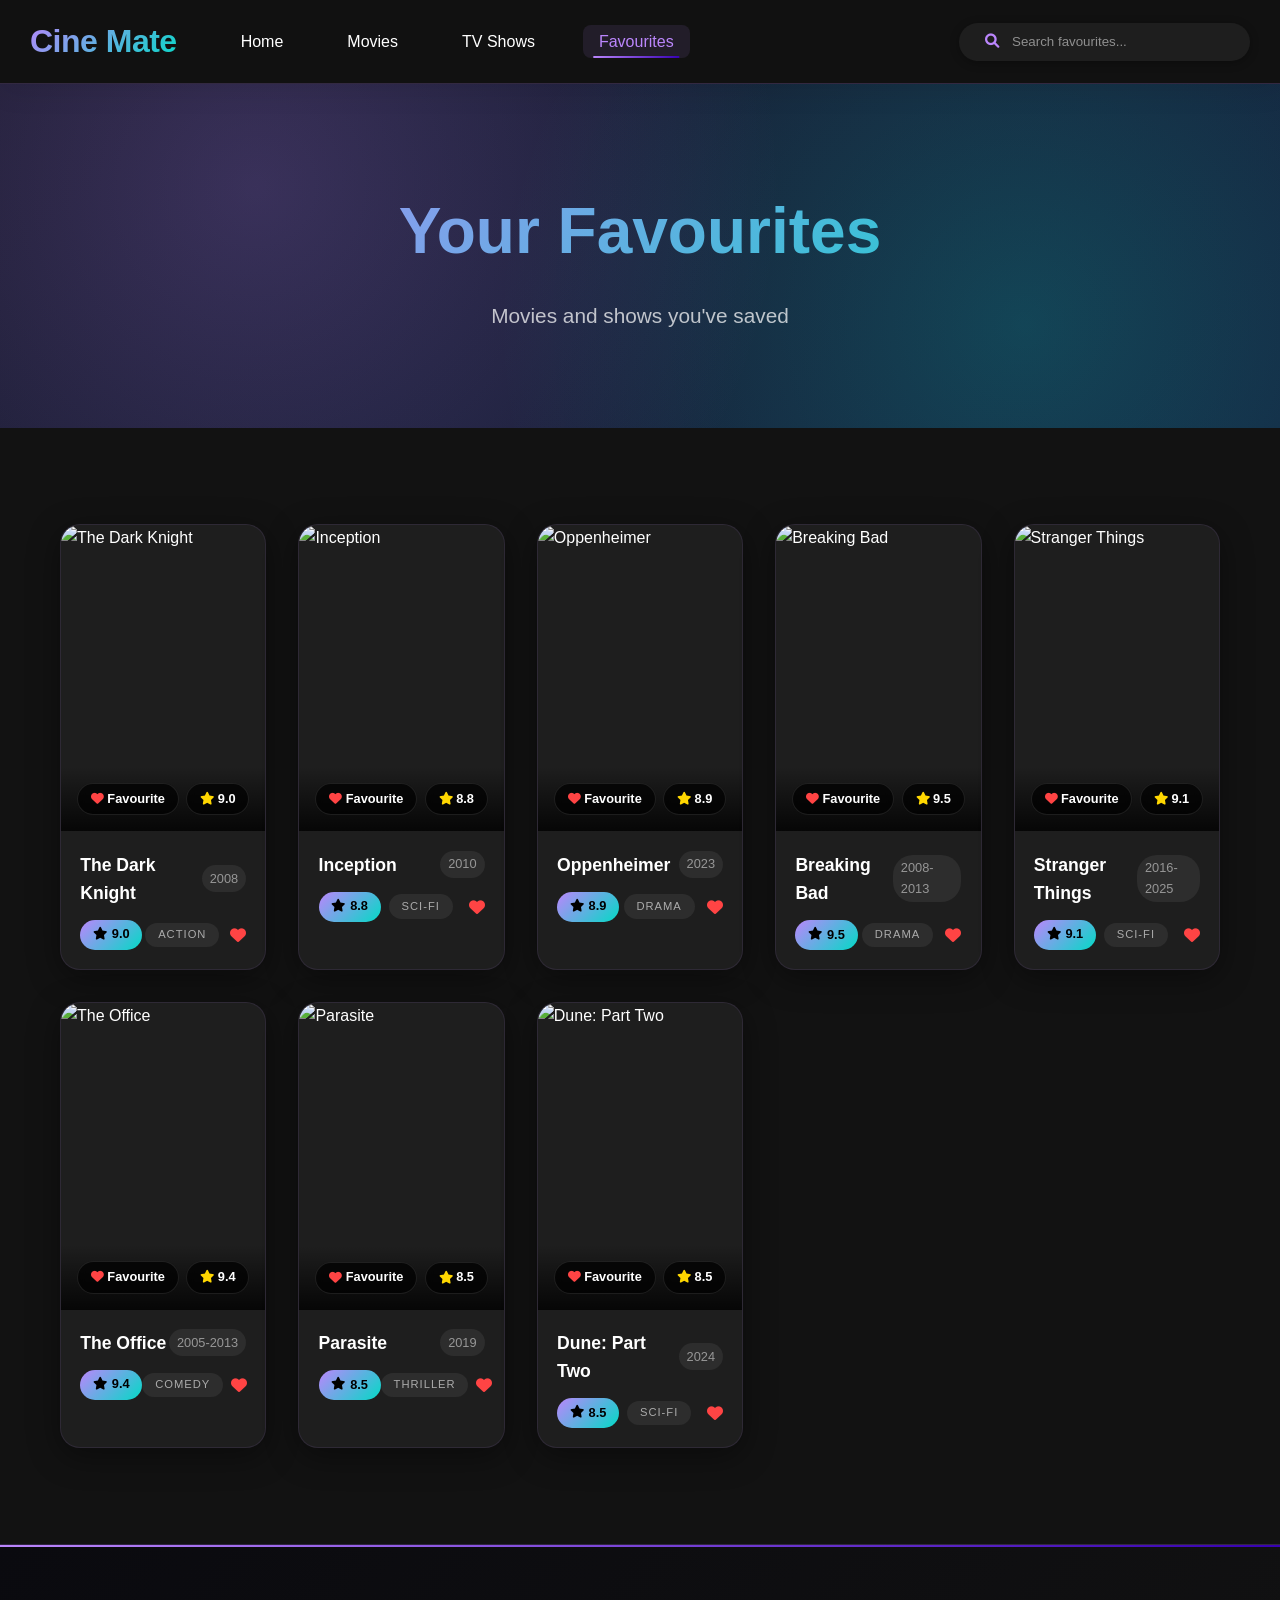
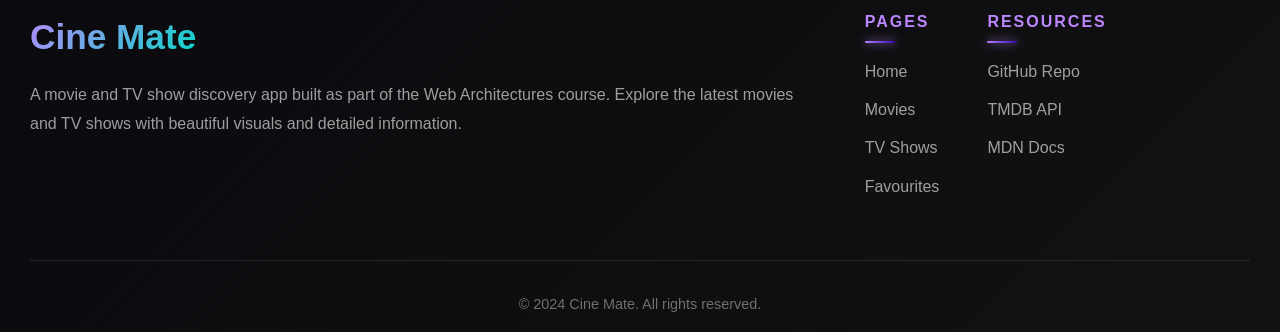
==== commit fd929ace: "Add files via upload" ====
--- a/favourites.html
+++ b/favourites.html
@@ -8,7 +8,6 @@
     <link rel="stylesheet" href="https://cdnjs.cloudflare.com/ajax/libs/font-awesome/6.0.0/css/all.min.css">
 </head>
 <body>
-    <!-- Navigation Bar -->
     <nav class="navbar">
         <div class="nav-container">
             <div class="nav-left">
@@ -27,171 +26,206 @@
         </div>
     </nav>
 
-    <!-- Page Header -->
     <div class="page-header favourites-header">
         <h1>Your Favourites</h1>
         <p>Movies and shows you've saved</p>
     </div>
 
-    <!-- Favourites Grid -->
     <section class="content-section">
         <div class="container">
-            <div class="movie-grid" id="favourites-grid">
-                <!-- Favourite Movies -->
-                <div class="movie-card">
-                    <div class="movie-poster poster-dark-knight">
-                        <span><i class="fas fa-heart" style="color: #ff4444;"></i> Favourite</span>
-                        <span><i class="fas fa-star" style="color: #ffd700;"></i> 9.0</span>
-                    </div>
-                    <div class="movie-info">
-                        <div class="movie-title">
-                            The Dark Knight
-                            <span class="movie-year">2008</span>
-                        </div>
-                        <div class="movie-meta">
-                            <span class="movie-rating"><i class="fas fa-star"></i> 9.0</span>
-                            <span class="movie-genre">Action</span>
-                            <i class="fas fa-heart fav-icon"></i>
-                        </div>
-                    </div>
-                </div>
-
-                <div class="movie-card">
-                    <div class="movie-poster poster-inception">
-                        <span><i class="fas fa-heart" style="color: #ff4444;"></i> Favourite</span>
-                        <span><i class="fas fa-star" style="color: #ffd700;"></i> 8.8</span>
-                    </div>
-                    <div class="movie-info">
-                        <div class="movie-title">
-                            Inception
-                            <span class="movie-year">2010</span>
-                        </div>
-                        <div class="movie-meta">
-                            <span class="movie-rating"><i class="fas fa-star"></i> 8.8</span>
-                            <span class="movie-genre">Sci-Fi</span>
-                            <i class="fas fa-heart fav-icon"></i>
-                        </div>
-                    </div>
-                </div>
-
-                <div class="movie-card">
-                    <div class="movie-poster poster-oppenheimer">
-                        <span><i class="fas fa-heart" style="color: #ff4444;"></i> Favourite</span>
-                        <span><i class="fas fa-star" style="color: #ffd700;"></i> 8.9</span>
-                    </div>
-                    <div class="movie-info">
-                        <div class="movie-title">
-                            Oppenheimer
-                            <span class="movie-year">2023</span>
-                        </div>
-                        <div class="movie-meta">
-                            <span class="movie-rating"><i class="fas fa-star"></i> 8.9</span>
-                            <span class="movie-genre">Drama</span>
-                            <i class="fas fa-heart fav-icon"></i>
-                        </div>
-                    </div>
-                </div>
-
-                <!-- Favourite TV Shows -->
-                <div class="movie-card">
-                    <div class="movie-poster poster-breaking-bad">
-                        <span><i class="fas fa-heart" style="color: #ff4444;"></i> Favourite</span>
-                        <span><i class="fas fa-star" style="color: #ffd700;"></i> 9.5</span>
-                    </div>
-                    <div class="movie-info">
-                        <div class="movie-title">
-                            Breaking Bad
-                            <span class="movie-year">2008-2013</span>
-                        </div>
-                        <div class="movie-meta">
-                            <span class="movie-rating"><i class="fas fa-star"></i> 9.5</span>
-                            <span class="movie-genre">Drama</span>
-                            <i class="fas fa-heart fav-icon"></i>
-                        </div>
-                    </div>
-                </div>
-
-                <div class="movie-card">
-                    <div class="movie-poster poster-stranger-things">
-                        <span><i class="fas fa-heart" style="color: #ff4444;"></i> Favourite</span>
-                        <span><i class="fas fa-star" style="color: #ffd700;"></i> 9.1</span>
-                    </div>
-                    <div class="movie-info">
-                        <div class="movie-title">
-                            Stranger Things
-                            <span class="movie-year">2016-2025</span>
-                        </div>
-                        <div class="movie-meta">
-                            <span class="movie-rating"><i class="fas fa-star"></i> 9.1</span>
-                            <span class="movie-genre">Sci-Fi</span>
-                            <i class="fas fa-heart fav-icon"></i>
-                        </div>
-                    </div>
-                </div>
-
-                <div class="movie-card">
-                    <div class="movie-poster poster-office">
-                        <span><i class="fas fa-heart" style="color: #ff4444;"></i> Favourite</span>
-                        <span><i class="fas fa-star" style="color: #ffd700;"></i> 9.4</span>
-                    </div>
-                    <div class="movie-info">
-                        <div class="movie-title">
-                            The Office
-                            <span class="movie-year">2005-2013</span>
-                        </div>
-                        <div class="movie-meta">
-                            <span class="movie-rating"><i class="fas fa-star"></i> 9.4</span>
-                            <span class="movie-genre">Comedy</span>
-                            <i class="fas fa-heart fav-icon"></i>
-                        </div>
-                    </div>
-                </div>
-
-                <div class="movie-card">
-                    <div class="movie-poster poster-parasite">
-                        <span><i class="fas fa-heart" style="color: #ff4444;"></i> Favourite</span>
-                        <span><i class="fas fa-star" style="color: #ffd700;"></i> 8.5</span>
-                    </div>
-                    <div class="movie-info">
-                        <div class="movie-title">
-                            Parasite
-                            <span class="movie-year">2019</span>
-                        </div>
-                        <div class="movie-meta">
-                            <span class="movie-rating"><i class="fas fa-star"></i> 8.5</span>
-                            <span class="movie-genre">Thriller</span>
-                            <i class="fas fa-heart fav-icon"></i>
-                        </div>
-                    </div>
-                </div>
-
-                <div class="movie-card">
-                    <div class="movie-poster poster-dune">
-                        <span><i class="fas fa-heart" style="color: #ff4444;"></i> Favourite</span>
-                        <span><i class="fas fa-star" style="color: #ffd700;"></i> 8.5</span>
-                    </div>
-                    <div class="movie-info">
-                        <div class="movie-title">
-                            Dune: Part Two
-                            <span class="movie-year">2024</span>
-                        </div>
-                        <div class="movie-meta">
-                            <span class="movie-rating"><i class="fas fa-star"></i> 8.5</span>
-                            <span class="movie-genre">Sci-Fi</span>
-                            <i class="fas fa-heart fav-icon"></i>
-                        </div>
-                    </div>
+            <div class="movie-grid">
+                <div class="movie-card">
+                    <a href="movie-detail.html?id=dark-knight" class="movie-link">
+                        <div class="movie-poster">
+                            <img src="https://image.tmdb.org/t/p/w500/qJ2tW6WMUDux911r6m7haRef0WH.jpg" alt="The Dark Knight">
+                            <div class="poster-overlay">
+                                <span><i class="fas fa-heart" style="color: #ff4444;"></i> Favourite</span>
+                                <span><i class="fas fa-star" style="color: #ffd700;"></i> 9.0</span>
+                            </div>
+                        </div>
+                        <div class="movie-info">
+                            <div class="movie-title">
+                                The Dark Knight
+                                <span class="movie-year">2008</span>
+                            </div>
+                            <div class="movie-meta">
+                                <span class="movie-rating"><i class="fas fa-star"></i> 9.0</span>
+                                <span class="movie-genre">Action</span>
+                                <i class="fas fa-heart fav-icon active"></i>
+                            </div>
+                        </div>
+                    </a>
+                </div>
+
+                <div class="movie-card">
+                    <a href="movie-detail.html?id=inception" class="movie-link">
+                        <div class="movie-poster">
+                            <img src="https://image.tmdb.org/t/p/w500/9gk7adHYeDvHkCSEqAvQNLV5Uge.jpg" alt="Inception">
+                            <div class="poster-overlay">
+                                <span><i class="fas fa-heart" style="color: #ff4444;"></i> Favourite</span>
+                                <span><i class="fas fa-star" style="color: #ffd700;"></i> 8.8</span>
+                            </div>
+                        </div>
+                        <div class="movie-info">
+                            <div class="movie-title">
+                                Inception
+                                <span class="movie-year">2010</span>
+                            </div>
+                            <div class="movie-meta">
+                                <span class="movie-rating"><i class="fas fa-star"></i> 8.8</span>
+                                <span class="movie-genre">Sci-Fi</span>
+                                <i class="fas fa-heart fav-icon active"></i>
+                            </div>
+                        </div>
+                    </a>
+                </div>
+
+                <div class="movie-card">
+                    <a href="movie-detail.html?id=oppenheimer" class="movie-link">
+                        <div class="movie-poster">
+                            <img src="https://image.tmdb.org/t/p/w500/8Gxv8gSFCU0XGDykEGv7zR1n2ua.jpg" alt="Oppenheimer">
+                            <div class="poster-overlay">
+                                <span><i class="fas fa-heart" style="color: #ff4444;"></i> Favourite</span>
+                                <span><i class="fas fa-star" style="color: #ffd700;"></i> 8.9</span>
+                            </div>
+                        </div>
+                        <div class="movie-info">
+                            <div class="movie-title">
+                                Oppenheimer
+                                <span class="movie-year">2023</span>
+                            </div>
+                            <div class="movie-meta">
+                                <span class="movie-rating"><i class="fas fa-star"></i> 8.9</span>
+                                <span class="movie-genre">Drama</span>
+                                <i class="fas fa-heart fav-icon active"></i>
+                            </div>
+                        </div>
+                    </a>
+                </div>
+
+                <div class="movie-card">
+                    <a href="tv-detail.html?id=breaking-bad" class="movie-link">
+                        <div class="movie-poster">
+                            <img src="https://image.tmdb.org/t/p/w500/ggFHVNu6YYI5L9pCfOacjizRGt.jpg" alt="Breaking Bad">
+                            <div class="poster-overlay">
+                                <span><i class="fas fa-heart" style="color: #ff4444;"></i> Favourite</span>
+                                <span><i class="fas fa-star" style="color: #ffd700;"></i> 9.5</span>
+                            </div>
+                        </div>
+                        <div class="movie-info">
+                            <div class="movie-title">
+                                Breaking Bad
+                                <span class="movie-year">2008-2013</span>
+                            </div>
+                            <div class="movie-meta">
+                                <span class="movie-rating"><i class="fas fa-star"></i> 9.5</span>
+                                <span class="movie-genre">Drama</span>
+                                <i class="fas fa-heart fav-icon active"></i>
+                            </div>
+                        </div>
+                    </a>
+                </div>
+
+                <div class="movie-card">
+                    <a href="tv-detail.html?id=stranger-things" class="movie-link">
+                        <div class="movie-poster">
+                            <img src="https://image.tmdb.org/t/p/w500/49WJfeN0moxb9IPfGn8AIqMGskD.jpg" alt="Stranger Things">
+                            <div class="poster-overlay">
+                                <span><i class="fas fa-heart" style="color: #ff4444;"></i> Favourite</span>
+                                <span><i class="fas fa-star" style="color: #ffd700;"></i> 9.1</span>
+                            </div>
+                        </div>
+                        <div class="movie-info">
+                            <div class="movie-title">
+                                Stranger Things
+                                <span class="movie-year">2016-2025</span>
+                            </div>
+                            <div class="movie-meta">
+                                <span class="movie-rating"><i class="fas fa-star"></i> 9.1</span>
+                                <span class="movie-genre">Sci-Fi</span>
+                                <i class="fas fa-heart fav-icon active"></i>
+                            </div>
+                        </div>
+                    </a>
+                </div>
+
+                <div class="movie-card">
+                    <a href="tv-detail.html?id=the-office" class="movie-link">
+                        <div class="movie-poster">
+                            <img src="https://image.tmdb.org/t/p/w500/qWnJwZvXpjp3RcUxtGQDHnQHtji.jpg" alt="The Office">
+                            <div class="poster-overlay">
+                                <span><i class="fas fa-heart" style="color: #ff4444;"></i> Favourite</span>
+                                <span><i class="fas fa-star" style="color: #ffd700;"></i> 9.4</span>
+                            </div>
+                        </div>
+                        <div class="movie-info">
+                            <div class="movie-title">
+                                The Office
+                                <span class="movie-year">2005-2013</span>
+                            </div>
+                            <div class="movie-meta">
+                                <span class="movie-rating"><i class="fas fa-star"></i> 9.4</span>
+                                <span class="movie-genre">Comedy</span>
+                                <i class="fas fa-heart fav-icon active"></i>
+                            </div>
+                        </div>
+                    </a>
+                </div>
+
+                <div class="movie-card">
+                    <a href="movie-detail.html?id=parasite" class="movie-link">
+                        <div class="movie-poster">
+                            <img src="https://image.tmdb.org/t/p/w500/7IiTTgloJzvGI1TAYymCfbfl3vT.jpg" alt="Parasite">
+                            <div class="poster-overlay">
+                                <span><i class="fas fa-heart" style="color: #ff4444;"></i> Favourite</span>
+                                <span><i class="fas fa-star" style="color: #ffd700;"></i> 8.5</span>
+                            </div>
+                        </div>
+                        <div class="movie-info">
+                            <div class="movie-title">
+                                Parasite
+                                <span class="movie-year">2019</span>
+                            </div>
+                            <div class="movie-meta">
+                                <span class="movie-rating"><i class="fas fa-star"></i> 8.5</span>
+                                <span class="movie-genre">Thriller</span>
+                                <i class="fas fa-heart fav-icon active"></i>
+                            </div>
+                        </div>
+                    </a>
+                </div>
+
+                <div class="movie-card">
+                    <a href="movie-detail.html?id=dune" class="movie-link">
+                        <div class="movie-poster">
+                            <img src="https://image.tmdb.org/t/p/w500/8b8R8l88Qje9dn9OE8PY05Nxl1X.jpg" alt="Dune: Part Two">
+                            <div class="poster-overlay">
+                                <span><i class="fas fa-heart" style="color: #ff4444;"></i> Favourite</span>
+                                <span><i class="fas fa-star" style="color: #ffd700;"></i> 8.5</span>
+                            </div>
+                        </div>
+                        <div class="movie-info">
+                            <div class="movie-title">
+                                Dune: Part Two
+                                <span class="movie-year">2024</span>
+                            </div>
+                            <div class="movie-meta">
+                                <span class="movie-rating"><i class="fas fa-star"></i> 8.5</span>
+                                <span class="movie-genre">Sci-Fi</span>
+                                <i class="fas fa-heart fav-icon active"></i>
+                            </div>
+                        </div>
+                    </a>
                 </div>
             </div>
         </div>
     </section>
 
-    <!-- Footer -->
     <footer class="footer">
         <div class="footer-container">
             <div class="footer-info">
                 <h3>Cine Mate</h3>
-                <p>A movie and TV show discovery app built as part of the Web Architectures course. JavaScript features coming week by week!</p>
+                <p>A movie and TV show discovery app built as part of the Web Architectures course. Explore the latest movies and TV shows with beautiful visuals and detailed information.</p>
             </div>
             <div class="footer-links">
                 <div class="footer-section">
@@ -214,7 +248,7 @@
             </div>
         </div>
         <div class="footer-bottom">
-            <p>&copy; 2023 Cine Mate. All rights reserved. </p>
+            <p>&copy; 2024 Cine Mate. All rights reserved.</p>
         </div>
     </footer>
 </body>
--- a/styles.css
+++ b/styles.css
@@ -253,6 +253,11 @@
     animation: shine 3s infinite;
 }
 
+@keyframes shine {
+    0% { transform: translateX(-100%) rotate(45deg); }
+    100% { transform: translateX(100%) rotate(45deg); }
+}
+
 .stat-item:hover {
     transform: translateY(-10px) scale(1.05);
     border-color: var(--primary);
@@ -437,46 +442,14 @@
     flex: 1;
     min-width: 350px;
     min-height: 450px;
-    background-size: cover;
-    background-position: center;
     position: relative;
     overflow: hidden;
 }
 
-.featured-poster.interstellar {
-    background: linear-gradient(135deg, #1a1a2e, #16213e);
-    position: relative;
-    display: flex;
-    align-items: center;
-    justify-content: center;
-}
-
-.featured-poster.interstellar::before {
-    content: '🎬';
-    font-size: 8rem;
-    opacity: 0.2;
-    animation: float 6s ease infinite;
-}
-
-.featured-poster.interstellar::after {
-    content: 'INTERSTELLAR';
-    position: absolute;
-    bottom: 30px;
-    left: 30px;
-    color: white;
-    font-size: 1.5rem;
-    font-weight: 800;
-    text-shadow: 0 0 20px rgba(0,0,0,0.5);
-    background: rgba(187, 134, 252, 0.2);
-    padding: 0.5rem 1.5rem;
-    border-radius: 50px;
-    backdrop-filter: blur(10px);
-    border: 1px solid rgba(255,255,255,0.1);
-}
-
-@keyframes float {
-    0%, 100% { transform: translateY(0); }
-    50% { transform: translateY(-20px); }
+.featured-poster img {
+    width: 100%;
+    height: 100%;
+    object-fit: cover;
 }
 
 .featured-info {
@@ -519,6 +492,10 @@
     box-shadow: 0 10px 20px rgba(187, 134, 252, 0.3);
     position: relative;
     overflow: hidden;
+    text-decoration: none;
+    display: inline-flex;
+    align-items: center;
+    gap: 0.5rem;
 }
 
 .btn-primary:hover {
@@ -536,11 +513,12 @@
     font-size: 1rem;
     cursor: pointer;
     transition: all 0.3s ease;
-    display: flex;
+    display: inline-flex;
     align-items: center;
     gap: 0.5rem;
     position: relative;
     overflow: hidden;
+    text-decoration: none;
 }
 
 .btn-secondary:hover {
@@ -572,8 +550,6 @@
     border: 2px solid var(--primary);
     border-radius: 30px;
     transition: all 0.3s ease;
-    position: relative;
-    overflow: hidden;
 }
 
 .view-all:hover {
@@ -621,7 +597,6 @@
     overflow: hidden;
     box-shadow: var(--shadow);
     transition: all 0.3s ease;
-    cursor: pointer;
     border: var(--border);
     position: relative;
 }
@@ -653,28 +628,48 @@
     box-shadow: 0 30px 40px rgba(187, 134, 252, 0.3);
 }
 
+.movie-link {
+    text-decoration: none;
+    color: inherit;
+    display: block;
+}
+
 .movie-poster {
     aspect-ratio: 2/3;
-    background-size: cover;
-    background-position: center;
-    display: flex;
-    align-items: flex-end;
+    position: relative;
+    overflow: hidden;
+}
+
+.movie-poster img {
+    width: 100%;
+    height: 100%;
+    object-fit: cover;
+    transition: transform 0.3s ease;
+}
+
+.movie-card:hover .movie-poster img {
+    transform: scale(1.05);
+}
+
+.poster-overlay {
+    position: absolute;
+    bottom: 0;
+    left: 0;
+    right: 0;
+    display: flex;
     justify-content: space-between;
     padding: 1rem;
-    position: relative;
-    overflow: hidden;
-}
-
-.movie-poster span {
+    background: linear-gradient(to top, rgba(0,0,0,0.8), transparent);
+}
+
+.poster-overlay span {
     background: rgba(0, 0, 0, 0.7);
     backdrop-filter: blur(5px);
-    -webkit-backdrop-filter: blur(5px);
     color: white;
     padding: 0.3rem 0.8rem;
     border-radius: 30px;
     font-size: 0.8rem;
     font-weight: 600;
-    z-index: 1;
     border: 1px solid rgba(255, 255, 255, 0.1);
 }
 
@@ -733,778 +728,16 @@
 .fav-icon {
     color: var(--error);
     margin-left: 0.5rem;
-    animation: heartbeat 1.5s ease infinite;
-}
-
-@keyframes heartbeat {
-    0%, 100% { transform: scale(1); }
-    50% { transform: scale(1.2); }
-}
-
-/* ========== MOVIE POSTER STYLES ========== */
-.poster-dune {
-    background: linear-gradient(135deg, #b77b4a, #8B5A2B);
-    position: relative;
-    overflow: hidden;
-}
-
-.poster-dune::before {
-    content: "🏜️";
-    position: absolute;
-    top: 50%;
-    left: 50%;
-    transform: translate(-50%, -50%);
-    font-size: 5rem;
-    opacity: 0.5;
-    animation: float 6s ease infinite;
-}
-
-.poster-dune::after {
-    content: "";
-    position: absolute;
-    top: 0;
-    left: 0;
-    right: 0;
-    bottom: 0;
-    background: radial-gradient(circle at 30% 30%, rgba(255,215,0,0.2), transparent 50%);
-}
-
-.poster-oppenheimer {
-    background: linear-gradient(135deg, #2a2a2a, #1a1a1a);
-    position: relative;
-    overflow: hidden;
-}
-
-.poster-oppenheimer::before {
-    content: "💥";
-    position: absolute;
-    top: 50%;
-    left: 50%;
-    transform: translate(-50%, -50%);
-    font-size: 5rem;
-    opacity: 0.5;
-    animation: pulse 2s ease infinite;
-}
-
-.poster-oppenheimer::after {
-    content: "";
-    position: absolute;
-    top: 0;
-    left: 0;
-    right: 0;
-    bottom: 0;
-    background: radial-gradient(circle at 50% 50%, rgba(255,69,0,0.3), transparent 70%);
-}
-
-.poster-dark-knight {
-    background: linear-gradient(135deg, #1a1a2e, #0a0a1a);
-    position: relative;
-    overflow: hidden;
-}
-
-.poster-dark-knight::before {
-    content: "🦇";
-    position: absolute;
-    top: 50%;
-    left: 50%;
-    transform: translate(-50%, -50%);
-    font-size: 5rem;
-    opacity: 0.5;
-    animation: float 4s ease infinite;
-}
-
-.poster-dark-knight::after {
-    content: "";
-    position: absolute;
-    top: 0;
-    left: 0;
-    right: 0;
-    bottom: 0;
-    background: linear-gradient(45deg, rgba(255,215,0,0.1), transparent 70%);
-}
-
-.poster-parasite {
-    background: linear-gradient(135deg, #2a2a2a, #3a1a1a);
-    position: relative;
-    overflow: hidden;
-}
-
-.poster-parasite::before {
-    content: "👨‍👩‍👧‍👦";
-    position: absolute;
-    top: 50%;
-    left: 50%;
-    transform: translate(-50%, -50%);
-    font-size: 5rem;
-    opacity: 0.5;
-    animation: slide 5s ease infinite;
-}
-
-.poster-parasite::after {
-    content: "";
-    position: absolute;
-    top: 0;
-    left: 0;
-    right: 0;
-    bottom: 0;
-    background: repeating-linear-gradient(45deg, rgba(0,0,0,0.2) 0px, rgba(0,0,0,0.2) 10px, transparent 10px, transparent 20px);
-}
-
-.poster-inception {
-    background: linear-gradient(135deg, #2a1a3a, #1a0a2a);
-    position: relative;
-    overflow: hidden;
-}
-
-.poster-inception::before {
-    content: "🌀";
-    position: absolute;
-    top: 50%;
-    left: 50%;
-    transform: translate(-50%, -50%);
-    font-size: 5rem;
-    opacity: 0.5;
-    animation: spin 8s linear infinite;
-}
-
-.poster-inception::after {
-    content: "";
-    position: absolute;
-    top: 0;
-    left: 0;
-    right: 0;
-    bottom: 0;
-    background: radial-gradient(circle at 30% 70%, rgba(100,0,200,0.2), transparent 60%);
-}
-
-.poster-mad-max {
-    background: linear-gradient(135deg, #b77b4a, #8B4513);
-    position: relative;
-    overflow: hidden;
-}
-
-.poster-mad-max::before {
-    content: "🔥";
-    position: absolute;
-    top: 50%;
-    left: 50%;
-    transform: translate(-50%, -50%);
-    font-size: 5rem;
-    opacity: 0.5;
-    animation: flame 3s ease infinite;
-}
-
-.poster-mad-max::after {
-    content: "";
-    position: absolute;
-    top: 0;
-    left: 0;
-    right: 0;
-    bottom: 0;
-    background: radial-gradient(circle at 70% 30%, rgba(255,140,0,0.3), transparent 70%);
-}
-
-.poster-john-wick {
-    background: linear-gradient(135deg, #1a1a1a, #0a0a0a);
-    position: relative;
-    overflow: hidden;
-}
-
-.poster-john-wick::before {
-    content: "🔫";
-    position: absolute;
-    top: 50%;
-    left: 50%;
-    transform: translate(-50%, -50%);
-    font-size: 5rem;
-    opacity: 0.5;
-    animation: tilt 4s ease infinite;
-}
-
-.poster-john-wick::after {
-    content: "";
-    position: absolute;
-    top: 0;
-    left: 0;
-    right: 0;
-    bottom: 0;
-    background: linear-gradient(135deg, rgba(255,215,0,0.1), transparent 50%);
-}
-
-.poster-blade-runner {
-    background: linear-gradient(135deg, #1a3a4a, #0a1a2a);
-    position: relative;
-    overflow: hidden;
-}
-
-.poster-blade-runner::before {
-    content: "🌃";
-    position: absolute;
-    top: 50%;
-    left: 50%;
-    transform: translate(-50%, -50%);
-    font-size: 5rem;
-    opacity: 0.5;
-    animation: neonPulse 3s ease infinite;
-}
-
-.poster-blade-runner::after {
-    content: "";
-    position: absolute;
-    top: 0;
-    left: 0;
-    right: 0;
-    bottom: 0;
-    background: repeating-linear-gradient(90deg, rgba(0,255,255,0.1) 0px, rgba(0,255,255,0.1) 2px, transparent 2px, transparent 10px);
-}
-
-.poster-shawshank {
-    background: linear-gradient(135deg, #4a4a4a, #2a2a2a);
-    position: relative;
-    overflow: hidden;
-}
-
-.poster-shawshank::before {
-    content: "⛓️";
-    position: absolute;
-    top: 50%;
-    left: 50%;
-    transform: translate(-50%, -50%);
-    font-size: 5rem;
-    opacity: 0.5;
-    animation: swing 5s ease infinite;
-}
-
-.poster-shawshank::after {
-    content: "";
-    position: absolute;
-    top: 0;
-    left: 0;
-    right: 0;
-    bottom: 0;
-    background: repeating-linear-gradient(45deg, rgba(139,69,19,0.2) 0px, rgba(139,69,19,0.2) 5px, transparent 5px, transparent 15px);
-}
-
-.poster-gone-girl {
-    background: linear-gradient(135deg, #4a1a2a, #2a0a1a);
-    position: relative;
-    overflow: hidden;
-}
-
-.poster-gone-girl::before {
-    content: "👤";
-    position: absolute;
-    top: 50%;
-    left: 50%;
-    transform: translate(-50%, -50%);
-    font-size: 5rem;
-    opacity: 0.5;
-    animation: fade 4s ease infinite;
-}
-
-.poster-gone-girl::after {
-    content: "";
-    position: absolute;
-    top: 0;
-    left: 0;
-    right: 0;
-    bottom: 0;
-    background: radial-gradient(circle at 30% 30%, rgba(255,0,0,0.2), transparent 70%);
-}
-
-.poster-se7en {
-    background: linear-gradient(135deg, #1a1a1a, #0a0a0a);
-    position: relative;
-    overflow: hidden;
-}
-
-.poster-se7en::before {
-    content: "🔪";
-    position: absolute;
-    top: 50%;
-    left: 50%;
-    transform: translate(-50%, -50%);
-    font-size: 5rem;
-    opacity: 0.5;
-    animation: drip 4s ease infinite;
-}
-
-.poster-se7en::after {
-    content: "VII";
-    position: absolute;
-    bottom: 10px;
-    right: 10px;
-    font-size: 2rem;
-    font-weight: 800;
-    color: rgba(255,0,0,0.3);
-    transform: rotate(-10deg);
-}
-
-.poster-prisoners {
-    background: linear-gradient(135deg, #2a3a3a, #1a2a2a);
-    position: relative;
-    overflow: hidden;
-}
-
-.poster-prisoners::before {
-    content: "🔒";
-    position: absolute;
-    top: 50%;
-    left: 50%;
-    transform: translate(-50%, -50%);
-    font-size: 5rem;
-    opacity: 0.5;
-    animation: shake 5s ease infinite;
-}
-
-.poster-prisoners::after {
-    content: "";
-    position: absolute;
-    top: 0;
-    left: 0;
-    right: 0;
-    bottom: 0;
-    background: repeating-linear-gradient(90deg, rgba(255,255,255,0.1) 0px, rgba(255,255,255,0.1) 1px, transparent 1px, transparent 10px);
-}
-
-/* TV Show Posters */
-.poster-breaking-bad {
-    background: linear-gradient(135deg, #1a4a1a, #0a2a0a);
-    position: relative;
-    overflow: hidden;
-}
-
-.poster-breaking-bad::before {
-    content: "🧪";
-    position: absolute;
-    top: 50%;
-    left: 50%;
-    transform: translate(-50%, -50%);
-    font-size: 5rem;
-    opacity: 0.5;
-    animation: bubble 5s ease infinite;
-}
-
-.poster-breaking-bad::after {
-    content: "BrBa";
-    position: absolute;
-    bottom: 10px;
-    right: 10px;
-    font-size: 1.5rem;
-    font-weight: 800;
-    color: rgba(0,255,0,0.3);
-}
-
-.poster-wire {
-    background: linear-gradient(135deg, #1a2a4a, #0a1a3a);
-    position: relative;
-    overflow: hidden;
-}
-
-.poster-wire::before {
-    content: "📡";
-    position: absolute;
-    top: 50%;
-    left: 50%;
-    transform: translate(-50%, -50%);
-    font-size: 5rem;
-    opacity: 0.5;
-    animation: scan 6s ease infinite;
-}
-
-.poster-wire::after {
-    content: "";
-    position: absolute;
-    top: 0;
-    left: 0;
-    right: 0;
-    bottom: 0;
-    background: repeating-linear-gradient(0deg, rgba(0,255,255,0.1) 0px, rgba(0,255,255,0.1) 2px, transparent 2px, transparent 10px);
-}
-
-.poster-succession {
-    background: linear-gradient(135deg, #4a3a1a, #2a1a0a);
-    position: relative;
-    overflow: hidden;
-}
-
-.poster-succession::before {
-    content: "💰";
-    position: absolute;
-    top: 50%;
-    left: 50%;
-    transform: translate(-50%, -50%);
-    font-size: 5rem;
-    opacity: 0.5;
-    animation: float 3s ease infinite;
-}
-
-.poster-succession::after {
-    content: "";
-    position: absolute;
-    top: 0;
-    left: 0;
-    right: 0;
-    bottom: 0;
-    background: radial-gradient(circle at 30% 70%, rgba(255,215,0,0.2), transparent 70%);
-}
-
-.poster-stranger-things {
-    background: linear-gradient(135deg, #4a1a2a, #2a0a1a);
-    position: relative;
-    overflow: hidden;
-}
-
-.poster-stranger-things::before {
-    content: "⚡";
-    position: absolute;
-    top: 50%;
-    left: 50%;
-    transform: translate(-50%, -50%);
-    font-size: 5rem;
-    opacity: 0.5;
-    animation: flicker 3s ease infinite;
-}
-
-.poster-stranger-things::after {
-    content: "ST";
-    position: absolute;
-    bottom: 10px;
-    right: 10px;
-    font-size: 1.5rem;
-    font-weight: 800;
-    color: rgba(255,0,0,0.3);
-}
-
-.poster-black-mirror {
-    background: linear-gradient(135deg, #1a1a1a, #0a0a0a);
-    position: relative;
-    overflow: hidden;
-}
-
-.poster-black-mirror::before {
-    content: "📺";
-    position: absolute;
-    top: 50%;
-    left: 50%;
-    transform: translate(-50%, -50%);
-    font-size: 5rem;
-    opacity: 0.5;
-    animation: glitch 4s ease infinite;
-}
-
-.poster-black-mirror::after {
-    content: "";
-    position: absolute;
-    top: 0;
-    left: 0;
-    right: 0;
-    bottom: 0;
-    background: repeating-linear-gradient(45deg, rgba(255,255,255,0.1) 0px, rgba(255,255,255,0.1) 2px, transparent 2px, transparent 10px);
-}
-
-.poster-expanse {
-    background: linear-gradient(135deg, #1a2a4a, #0a1a3a);
-    position: relative;
-    overflow: hidden;
-}
-
-.poster-expanse::before {
-    content: "🚀";
-    position: absolute;
-    top: 50%;
-    left: 50%;
-    transform: translate(-50%, -50%);
-    font-size: 5rem;
-    opacity: 0.5;
-    animation: orbit 10s linear infinite;
-}
-
-.poster-expanse::after {
-    content: "";
-    position: absolute;
-    top: 0;
-    left: 0;
-    right: 0;
-    bottom: 0;
-    background: radial-gradient(circle at 70% 30%, rgba(0,100,200,0.2), transparent 70%);
-}
-
-.poster-office {
-    background: linear-gradient(135deg, #4a4a4a, #2a2a2a);
-    position: relative;
-    overflow: hidden;
-}
-
-.poster-office::before {
-    content: "📄";
-    position: absolute;
-    top: 50%;
-    left: 50%;
-    transform: translate(-50%, -50%);
-    font-size: 5rem;
-    opacity: 0.5;
-    animation: bounce 4s ease infinite;
-}
-
-.poster-office::after {
-    content: "Dunder Mifflin";
-    position: absolute;
-    bottom: 10px;
-    left: 10px;
-    font-size: 0.8rem;
-    color: rgba(255,255,255,0.5);
-}
-
-.poster-brooklyn {
-    background: linear-gradient(135deg, #4a4a9a, #2a2a6a);
-    position: relative;
-    overflow: hidden;
-}
-
-.poster-brooklyn::before {
-    content: "👮";
-    position: absolute;
-    top: 50%;
-    left: 50%;
-    transform: translate(-50%, -50%);
-    font-size: 5rem;
-    opacity: 0.5;
-    animation: nine-nine 3s ease infinite;
-}
-
-.poster-brooklyn::after {
-    content: "99!";
-    position: absolute;
-    bottom: 10px;
-    right: 10px;
-    font-size: 1.5rem;
-    font-weight: 800;
-    color: rgba(255,255,0,0.3);
-}
-
-.poster-ted-lasso {
-    background: linear-gradient(135deg, #4a6a4a, #2a4a2a);
-    position: relative;
-    overflow: hidden;
-}
-
-.poster-ted-lasso::before {
-    content: "⚽";
-    position: absolute;
-    top: 50%;
-    left: 50%;
-    transform: translate(-50%, -50%);
-    font-size: 5rem;
-    opacity: 0.5;
-    animation: roll 5s ease infinite;
-}
-
-.poster-ted-lasso::after {
-    content: "Believe";
-    position: absolute;
-    bottom: 10px;
-    left: 10px;
-    font-size: 1rem;
-    color: rgba(255,255,255,0.7);
-}
-
-.poster-rick-morty {
-    background: linear-gradient(135deg, #4a9a4a, #2a6a2a);
-    position: relative;
-    overflow: hidden;
-}
-
-.poster-rick-morty::before {
-    content: "🔬";
-    position: absolute;
-    top: 50%;
-    left: 50%;
-    transform: translate(-50%, -50%);
-    font-size: 5rem;
-    opacity: 0.5;
-    animation: portal 6s linear infinite;
-}
-
-.poster-rick-morty::after {
-    content: "Wubba Lubba";
-    position: absolute;
-    bottom: 10px;
-    left: 10px;
-    font-size: 0.8rem;
-    color: rgba(0,255,0,0.5);
-}
-
-.poster-bojack {
-    background: linear-gradient(135deg, #4a2a6a, #2a1a4a);
-    position: relative;
-    overflow: hidden;
-}
-
-.poster-bojack::before {
-    content: "🐴";
-    position: absolute;
-    top: 50%;
-    left: 50%;
-    transform: translate(-50%, -50%);
-    font-size: 5rem;
-    opacity: 0.5;
-    animation: sad 6s ease infinite;
-}
-
-.poster-bojack::after {
-    content: "";
-    position: absolute;
-    top: 0;
-    left: 0;
-    right: 0;
-    bottom: 0;
-    background: repeating-linear-gradient(45deg, rgba(255,0,255,0.1) 0px, rgba(255,0,255,0.1) 5px, transparent 5px, transparent 15px);
-}
-
-.poster-arcane {
-    background: linear-gradient(135deg, #4a1a4a, #2a0a2a);
-    position: relative;
-    overflow: hidden;
-}
-
-.poster-arcane::before {
-    content: "⚙️";
-    position: absolute;
-    top: 50%;
-    left: 50%;
-    transform: translate(-50%, -50%);
-    font-size: 5rem;
-    opacity: 0.5;
-    animation: steam 5s ease infinite;
-}
-
-.poster-arcane::after {
-    content: "Piltover";
-    position: absolute;
-    bottom: 10px;
-    left: 10px;
-    font-size: 0.8rem;
-    color: rgba(255,215,0,0.5);
-}
-
-/* Animation keyframes */
-@keyframes spin {
-    from { transform: translate(-50%, -50%) rotate(0deg); }
-    to { transform: translate(-50%, -50%) rotate(360deg); }
-}
-
-@keyframes float {
-    0%, 100% { transform: translate(-50%, -50%) translateY(0); }
-    50% { transform: translate(-50%, -50%) translateY(-20px); }
-}
-
-@keyframes pulse {
-    0%, 100% { opacity: 0.3; transform: translate(-50%, -50%) scale(1); }
-    50% { opacity: 0.8; transform: translate(-50%, -50%) scale(1.2); }
-}
-
-@keyframes tilt {
-    0%, 100% { transform: translate(-50%, -50%) rotate(0deg); }
-    25% { transform: translate(-50%, -50%) rotate(-10deg); }
-    75% { transform: translate(-50%, -50%) rotate(10deg); }
-}
-
-@keyframes flame {
-    0%, 100% { opacity: 0.3; transform: translate(-50%, -50%) scale(1); }
-    50% { opacity: 0.8; transform: translate(-50%, -50%) scale(1.3); }
-}
-
-@keyframes slide {
-    0%, 100% { transform: translate(-50%, -50%) translateX(0); }
-    50% { transform: translate(-50%, -50%) translateX(20px); }
-}
-
-@keyframes swing {
-    0%, 100% { transform: translate(-50%, -50%) rotate(0deg); }
-    25% { transform: translate(-50%, -50%) rotate(-15deg); }
-    75% { transform: translate(-50%, -50%) rotate(15deg); }
-}
-
-@keyframes fade {
-    0%, 100% { opacity: 0.3; }
-    50% { opacity: 0.8; }
-}
-
-@keyframes drip {
-    0%, 100% { transform: translate(-50%, -50%) translateY(0); }
-    50% { transform: translate(-50%, -50%) translateY(20px); }
-}
-
-@keyframes shake {
-    0%, 100% { transform: translate(-50%, -50%) translateX(0); }
-    25% { transform: translate(-50%, -50%) translateX(-10px); }
-    75% { transform: translate(-50%, -50%) translateX(10px); }
-}
-
-@keyframes bubble {
-    0%, 100% { transform: translate(-50%, -50%) scale(1); }
-    50% { transform: translate(-50%, -50%) scale(1.2); }
-}
-
-@keyframes scan {
-    0%, 100% { transform: translate(-50%, -50%) translateY(0); }
-    50% { transform: translate(-50%, -50%) translateY(-20px); }
-}
-
-@keyframes flicker {
-    0%, 100% { opacity: 0.3; }
-    25% { opacity: 0.8; }
-    50% { opacity: 0.2; }
-    75% { opacity: 0.9; }
-}
-
-@keyframes glitch {
-    0%, 100% { transform: translate(-50%, -50%) skew(0deg); }
-    20% { transform: translate(-50%, -50%) skew(10deg); }
-    40% { transform: translate(-50%, -50%) skew(-10deg); }
-    60% { transform: translate(-50%, -50%) skew(5deg); }
-    80% { transform: translate(-50%, -50%) skew(-5deg); }
-}
-
-@keyframes orbit {
-    from { transform: translate(-50%, -50%) rotate(0deg) translateX(20px) rotate(0deg); }
-    to { transform: translate(-50%, -50%) rotate(360deg) translateX(20px) rotate(-360deg); }
-}
-
-@keyframes bounce {
-    0%, 100% { transform: translate(-50%, -50%) translateY(0); }
-    50% { transform: translate(-50%, -50%) translateY(-30px); }
-}
-
-@keyframes nine-nine {
-    0%, 100% { transform: translate(-50%, -50%) scale(1); }
-    50% { transform: translate(-50%, -50%) scale(1.2); }
-}
-
-@keyframes roll {
-    from { transform: translate(-50%, -50%) rotate(0deg); }
-    to { transform: translate(-50%, -50%) rotate(360deg); }
-}
-
-@keyframes portal {
-    0%, 100% { transform: translate(-50%, -50%) scale(1); }
-    50% { transform: translate(-50%, -50%) scale(1.5); }
-}
-
-@keyframes sad {
-    0%, 100% { transform: translate(-50%, -50%) translateY(0); }
-    50% { transform: translate(-50%, -50%) translateY(10px); }
-}
-
-@keyframes steam {
-    0%, 100% { transform: translate(-50%, -50%) translateY(0) scale(1); }
-    50% { transform: translate(-50%, -50%) translateY(-20px) scale(1.3); }
-}
-
-@keyframes neonPulse {
-    0%, 100% { opacity: 0.3; text-shadow: 0 0 10px cyan; }
-    50% { opacity: 0.8; text-shadow: 0 0 20px cyan, 0 0 40px blue; }
+    cursor: pointer;
+    transition: transform 0.3s ease;
+}
+
+.fav-icon:hover {
+    transform: scale(1.2);
+}
+
+.fav-icon.active {
+    color: #ff4444;
 }
 
 /* ========== PAGE HEADERS ========== */
@@ -1549,18 +782,6 @@
     color: rgba(255, 255, 255, 0.8);
 }
 
-.movies-header {
-    background: linear-gradient(135deg, #1a1a2e 0%, #16213e 100%);
-}
-
-.tvshows-header {
-    background: linear-gradient(135deg, #16213e 0%, #1a1a2e 100%);
-}
-
-.favourites-header {
-    background: linear-gradient(135deg, #1a1a2e 0%, #16213e 100%);
-}
-
 /* ========== CATEGORY FILTERS ========== */
 .category-filters {
     max-width: 1200px;
@@ -1580,7 +801,6 @@
     cursor: pointer;
     font-weight: 600;
     transition: all 0.3s ease;
-    box-shadow: var(--shadow);
     color: rgba(255, 255, 255, 0.8);
     border: var(--border);
 }
@@ -1812,15 +1032,6 @@
         gap: 1rem;
     }
     
-    .category-filters {
-        gap: 0.5rem;
-    }
-    
-    .category-btn {
-        padding: 0.5rem 1rem;
-        font-size: 0.8rem;
-    }
-    
     .featured-info {
         padding: 1.5rem;
     }
@@ -1867,34 +1078,8 @@
     background: linear-gradient(135deg, var(--secondary), var(--primary));
 }
 
-/* ========== LOADING ANIMATION ========== */
+/* ========== ANIMATIONS ========== */
 @keyframes pulse {
-    0%, 100% { opacity: 1; }
-    50% { opacity: 0.5; }
-}
-
-.loading {
-    animation: pulse 1.5s ease infinite;
-}
-
-/* ========== GLASS MORPHISM EFFECTS ========== */
-.glass {
-    background: rgba(30, 30, 30, 0.7);
-    backdrop-filter: blur(10px);
-    -webkit-backdrop-filter: blur(10px);
-    border: 1px solid rgba(187, 134, 252, 0.2);
-}
-
-/* ========== NEON GLOW EFFECTS ========== */
-.neon-text {
-    text-shadow: 
-        0 0 10px var(--primary),
-        0 0 20px var(--primary),
-        0 0 40px var(--primary);
-}
-
-.neon-border {
-    box-shadow: 
-        0 0 10px var(--primary),
-        0 0 20px rgba(187, 134, 252, 0.3);
+    0%, 100% { transform: scale(1); opacity: 1; }
+    50% { transform: scale(1.1); opacity: 0.7; }
 }
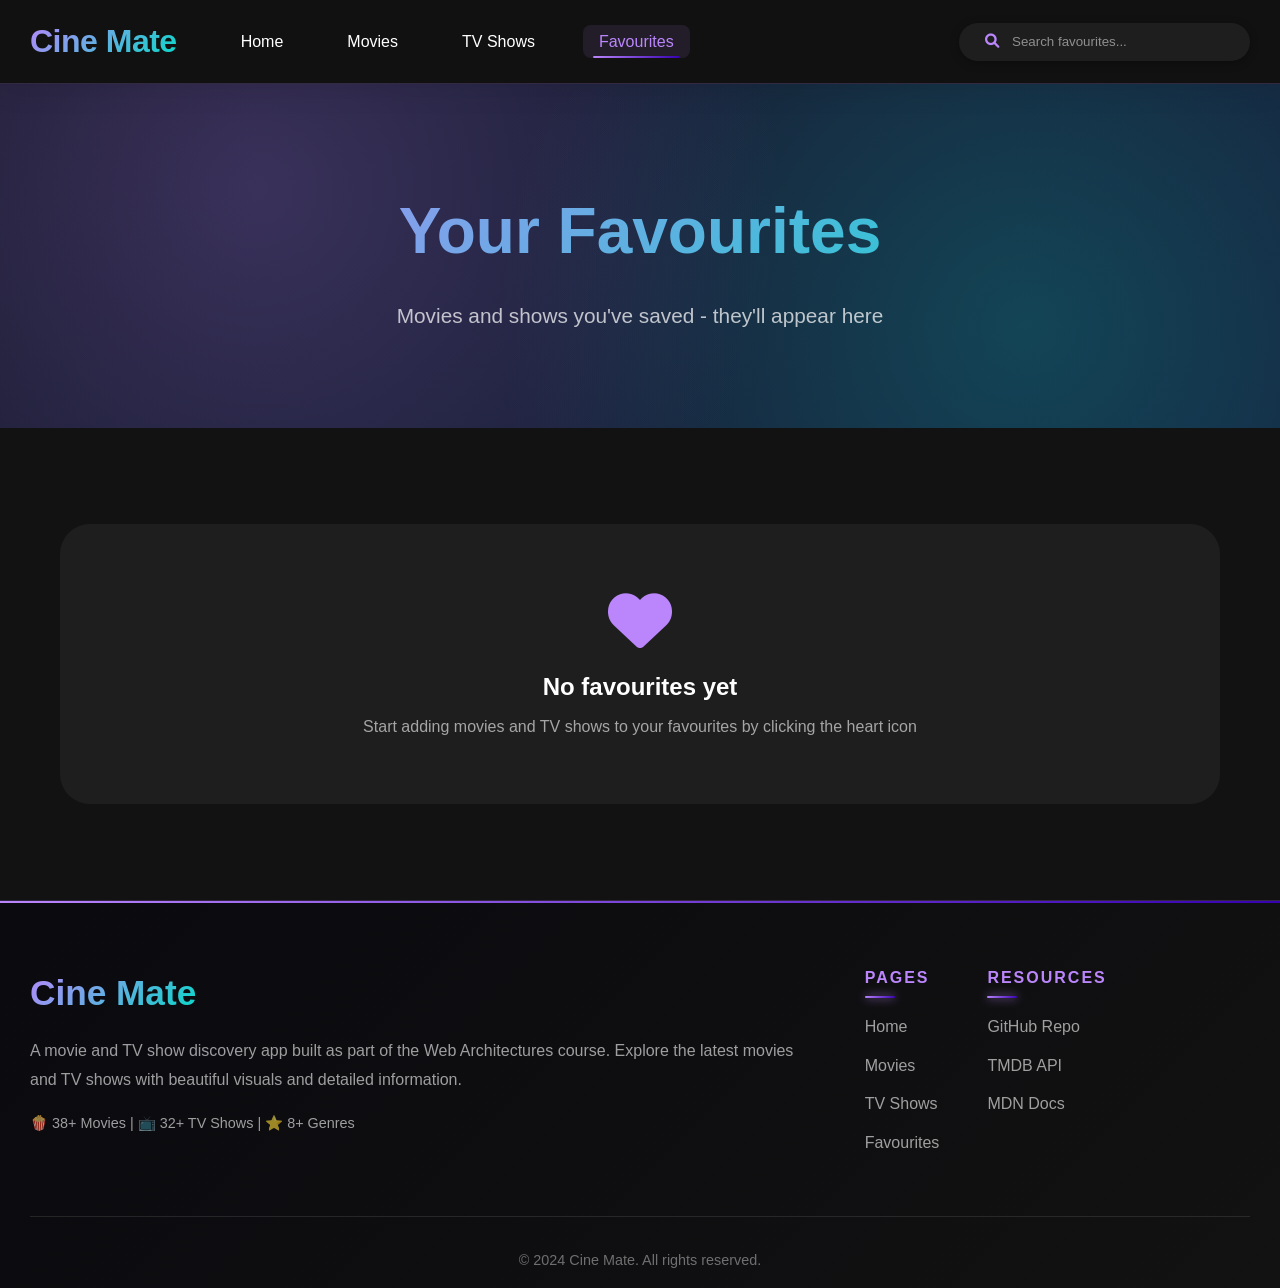
==== commit 513316ac: "Add dynamic movie cards" ====
--- a/favourites.html
+++ b/favourites.html
@@ -21,202 +21,20 @@
             </div>
             <div class="search-container">
                 <i class="fas fa-search search-icon"></i>
-                <input type="text" placeholder="Search favourites..." class="search-input">
+                <input type="text" placeholder="Search favourites..." class="search-input" id="favourites-search">
             </div>
         </div>
     </nav>
 
     <div class="page-header favourites-header">
         <h1>Your Favourites</h1>
-        <p>Movies and shows you've saved</p>
+        <p>Movies and shows you've saved - they'll appear here</p>
     </div>
 
     <section class="content-section">
         <div class="container">
-            <div class="movie-grid">
-                <div class="movie-card">
-                    <a href="movie-detail.html?id=dark-knight" class="movie-link">
-                        <div class="movie-poster">
-                            <img src="https://image.tmdb.org/t/p/w500/qJ2tW6WMUDux911r6m7haRef0WH.jpg" alt="The Dark Knight">
-                            <div class="poster-overlay">
-                                <span><i class="fas fa-heart" style="color: #ff4444;"></i> Favourite</span>
-                                <span><i class="fas fa-star" style="color: #ffd700;"></i> 9.0</span>
-                            </div>
-                        </div>
-                        <div class="movie-info">
-                            <div class="movie-title">
-                                The Dark Knight
-                                <span class="movie-year">2008</span>
-                            </div>
-                            <div class="movie-meta">
-                                <span class="movie-rating"><i class="fas fa-star"></i> 9.0</span>
-                                <span class="movie-genre">Action</span>
-                                <i class="fas fa-heart fav-icon active"></i>
-                            </div>
-                        </div>
-                    </a>
-                </div>
-
-                <div class="movie-card">
-                    <a href="movie-detail.html?id=inception" class="movie-link">
-                        <div class="movie-poster">
-                            <img src="https://image.tmdb.org/t/p/w500/9gk7adHYeDvHkCSEqAvQNLV5Uge.jpg" alt="Inception">
-                            <div class="poster-overlay">
-                                <span><i class="fas fa-heart" style="color: #ff4444;"></i> Favourite</span>
-                                <span><i class="fas fa-star" style="color: #ffd700;"></i> 8.8</span>
-                            </div>
-                        </div>
-                        <div class="movie-info">
-                            <div class="movie-title">
-                                Inception
-                                <span class="movie-year">2010</span>
-                            </div>
-                            <div class="movie-meta">
-                                <span class="movie-rating"><i class="fas fa-star"></i> 8.8</span>
-                                <span class="movie-genre">Sci-Fi</span>
-                                <i class="fas fa-heart fav-icon active"></i>
-                            </div>
-                        </div>
-                    </a>
-                </div>
-
-                <div class="movie-card">
-                    <a href="movie-detail.html?id=oppenheimer" class="movie-link">
-                        <div class="movie-poster">
-                            <img src="https://image.tmdb.org/t/p/w500/8Gxv8gSFCU0XGDykEGv7zR1n2ua.jpg" alt="Oppenheimer">
-                            <div class="poster-overlay">
-                                <span><i class="fas fa-heart" style="color: #ff4444;"></i> Favourite</span>
-                                <span><i class="fas fa-star" style="color: #ffd700;"></i> 8.9</span>
-                            </div>
-                        </div>
-                        <div class="movie-info">
-                            <div class="movie-title">
-                                Oppenheimer
-                                <span class="movie-year">2023</span>
-                            </div>
-                            <div class="movie-meta">
-                                <span class="movie-rating"><i class="fas fa-star"></i> 8.9</span>
-                                <span class="movie-genre">Drama</span>
-                                <i class="fas fa-heart fav-icon active"></i>
-                            </div>
-                        </div>
-                    </a>
-                </div>
-
-                <div class="movie-card">
-                    <a href="tv-detail.html?id=breaking-bad" class="movie-link">
-                        <div class="movie-poster">
-                            <img src="https://image.tmdb.org/t/p/w500/ggFHVNu6YYI5L9pCfOacjizRGt.jpg" alt="Breaking Bad">
-                            <div class="poster-overlay">
-                                <span><i class="fas fa-heart" style="color: #ff4444;"></i> Favourite</span>
-                                <span><i class="fas fa-star" style="color: #ffd700;"></i> 9.5</span>
-                            </div>
-                        </div>
-                        <div class="movie-info">
-                            <div class="movie-title">
-                                Breaking Bad
-                                <span class="movie-year">2008-2013</span>
-                            </div>
-                            <div class="movie-meta">
-                                <span class="movie-rating"><i class="fas fa-star"></i> 9.5</span>
-                                <span class="movie-genre">Drama</span>
-                                <i class="fas fa-heart fav-icon active"></i>
-                            </div>
-                        </div>
-                    </a>
-                </div>
-
-                <div class="movie-card">
-                    <a href="tv-detail.html?id=stranger-things" class="movie-link">
-                        <div class="movie-poster">
-                            <img src="https://image.tmdb.org/t/p/w500/49WJfeN0moxb9IPfGn8AIqMGskD.jpg" alt="Stranger Things">
-                            <div class="poster-overlay">
-                                <span><i class="fas fa-heart" style="color: #ff4444;"></i> Favourite</span>
-                                <span><i class="fas fa-star" style="color: #ffd700;"></i> 9.1</span>
-                            </div>
-                        </div>
-                        <div class="movie-info">
-                            <div class="movie-title">
-                                Stranger Things
-                                <span class="movie-year">2016-2025</span>
-                            </div>
-                            <div class="movie-meta">
-                                <span class="movie-rating"><i class="fas fa-star"></i> 9.1</span>
-                                <span class="movie-genre">Sci-Fi</span>
-                                <i class="fas fa-heart fav-icon active"></i>
-                            </div>
-                        </div>
-                    </a>
-                </div>
-
-                <div class="movie-card">
-                    <a href="tv-detail.html?id=the-office" class="movie-link">
-                        <div class="movie-poster">
-                            <img src="https://image.tmdb.org/t/p/w500/qWnJwZvXpjp3RcUxtGQDHnQHtji.jpg" alt="The Office">
-                            <div class="poster-overlay">
-                                <span><i class="fas fa-heart" style="color: #ff4444;"></i> Favourite</span>
-                                <span><i class="fas fa-star" style="color: #ffd700;"></i> 9.4</span>
-                            </div>
-                        </div>
-                        <div class="movie-info">
-                            <div class="movie-title">
-                                The Office
-                                <span class="movie-year">2005-2013</span>
-                            </div>
-                            <div class="movie-meta">
-                                <span class="movie-rating"><i class="fas fa-star"></i> 9.4</span>
-                                <span class="movie-genre">Comedy</span>
-                                <i class="fas fa-heart fav-icon active"></i>
-                            </div>
-                        </div>
-                    </a>
-                </div>
-
-                <div class="movie-card">
-                    <a href="movie-detail.html?id=parasite" class="movie-link">
-                        <div class="movie-poster">
-                            <img src="https://image.tmdb.org/t/p/w500/7IiTTgloJzvGI1TAYymCfbfl3vT.jpg" alt="Parasite">
-                            <div class="poster-overlay">
-                                <span><i class="fas fa-heart" style="color: #ff4444;"></i> Favourite</span>
-                                <span><i class="fas fa-star" style="color: #ffd700;"></i> 8.5</span>
-                            </div>
-                        </div>
-                        <div class="movie-info">
-                            <div class="movie-title">
-                                Parasite
-                                <span class="movie-year">2019</span>
-                            </div>
-                            <div class="movie-meta">
-                                <span class="movie-rating"><i class="fas fa-star"></i> 8.5</span>
-                                <span class="movie-genre">Thriller</span>
-                                <i class="fas fa-heart fav-icon active"></i>
-                            </div>
-                        </div>
-                    </a>
-                </div>
-
-                <div class="movie-card">
-                    <a href="movie-detail.html?id=dune" class="movie-link">
-                        <div class="movie-poster">
-                            <img src="https://image.tmdb.org/t/p/w500/8b8R8l88Qje9dn9OE8PY05Nxl1X.jpg" alt="Dune: Part Two">
-                            <div class="poster-overlay">
-                                <span><i class="fas fa-heart" style="color: #ff4444;"></i> Favourite</span>
-                                <span><i class="fas fa-star" style="color: #ffd700;"></i> 8.5</span>
-                            </div>
-                        </div>
-                        <div class="movie-info">
-                            <div class="movie-title">
-                                Dune: Part Two
-                                <span class="movie-year">2024</span>
-                            </div>
-                            <div class="movie-meta">
-                                <span class="movie-rating"><i class="fas fa-star"></i> 8.5</span>
-                                <span class="movie-genre">Sci-Fi</span>
-                                <i class="fas fa-heart fav-icon active"></i>
-                            </div>
-                        </div>
-                    </a>
-                </div>
+            <div id="favourites-grid" class="movie-grid">
+                <!-- Favourites will be rendered here by JavaScript -->
             </div>
         </div>
     </section>
@@ -226,6 +44,7 @@
             <div class="footer-info">
                 <h3>Cine Mate</h3>
                 <p>A movie and TV show discovery app built as part of the Web Architectures course. Explore the latest movies and TV shows with beautiful visuals and detailed information.</p>
+                <p style="margin-top: 1rem; font-size: 0.9rem;">🍿 38+ Movies | 📺 32+ TV Shows | ⭐ 8+ Genres</p>
             </div>
             <div class="footer-links">
                 <div class="footer-section">
@@ -251,5 +70,7 @@
             <p>&copy; 2024 Cine Mate. All rights reserved.</p>
         </div>
     </footer>
+
+    <script src="js/app.js"></script>
 </body>
 </html>
--- a/styles.css
+++ b/styles.css
@@ -14,6 +14,8 @@
     --surface: #1e1e1e;
     --surface-light: #2d2d2d;
     --error: #cf6679;
+    --success: #4caf50;
+    --warning: #ff9800;
     --on-primary: #000000;
     --on-secondary: #000000;
     --on-background: #ffffff;
@@ -60,12 +62,15 @@
     display: flex;
     justify-content: space-between;
     align-items: center;
+    flex-wrap: wrap;
+    gap: 1rem;
 }
 
 .nav-left {
     display: flex;
     align-items: center;
     gap: 3rem;
+    flex-wrap: wrap;
 }
 
 .logo {
@@ -93,6 +98,7 @@
     display: flex;
     gap: 2rem;
     list-style: none;
+    flex-wrap: wrap;
 }
 
 .nav-menu a {
@@ -310,7 +316,7 @@
     background: var(--surface-light);
     padding: 0.8rem 1.2rem;
     border-radius: 12px;
-    min-width: 280px;
+    min-width: 200px;
     border: 2px solid transparent;
     transition: all 0.3s ease;
 }
@@ -352,11 +358,8 @@
     background: var(--surface);
 }
 
-.search-btn {
-    padding: 0.8rem 2.5rem;
-    background: var(--gradient-1);
-    color: var(--on-primary);
-    border: none;
+.search-btn, .clear-btn {
+    padding: 0.8rem 2rem;
     border-radius: 12px;
     cursor: pointer;
     font-weight: 600;
@@ -364,24 +367,21 @@
     transition: all 0.3s ease;
     position: relative;
     overflow: hidden;
-}
-
-.search-btn::before {
-    content: '';
-    position: absolute;
-    top: 50%;
-    left: 50%;
-    width: 0;
-    height: 0;
-    border-radius: 50%;
-    background: rgba(255, 255, 255, 0.3);
-    transform: translate(-50%, -50%);
-    transition: width 0.6s, height 0.6s;
-}
-
-.search-btn:hover::before {
-    width: 300px;
-    height: 300px;
+    border: none;
+}
+
+.search-btn {
+    background: var(--gradient-1);
+    color: var(--on-primary);
+}
+
+.clear-btn {
+    background: var(--surface-light);
+    color: var(--on-surface);
+}
+
+.search-btn:hover, .clear-btn:hover {
+    transform: translateY(-2px);
 }
 
 /* ========== FEATURED SECTION ========== */
@@ -589,6 +589,29 @@
     grid-template-columns: repeat(auto-fill, minmax(200px, 1fr));
     gap: 2rem;
     margin: 2rem 0;
+}
+
+.empty-state {
+    text-align: center;
+    padding: 4rem;
+    background: var(--surface);
+    border-radius: 30px;
+    grid-column: 1 / -1;
+}
+
+.empty-state i {
+    font-size: 4rem;
+    color: var(--primary);
+    margin-bottom: 1rem;
+}
+
+.empty-state h3 {
+    font-size: 1.5rem;
+    margin-bottom: 0.5rem;
+}
+
+.empty-state p {
+    color: rgba(255, 255, 255, 0.6);
 }
 
 .movie-card {
@@ -726,18 +749,63 @@
 }
 
 .fav-icon {
-    color: var(--error);
+    color: rgba(255, 255, 255, 0.3);
     margin-left: 0.5rem;
     cursor: pointer;
-    transition: transform 0.3s ease;
+    transition: all 0.3s ease;
+    font-size: 1.1rem;
 }
 
 .fav-icon:hover {
     transform: scale(1.2);
+    color: #ff4444;
 }
 
 .fav-icon.active {
     color: #ff4444;
+}
+
+/* Toast Notification */
+.toast {
+    position: fixed;
+    bottom: 2rem;
+    right: 2rem;
+    background: var(--surface);
+    color: white;
+    padding: 1rem 1.5rem;
+    border-radius: 50px;
+    display: flex;
+    align-items: center;
+    gap: 0.8rem;
+    box-shadow: var(--shadow);
+    border-left: 4px solid var(--primary);
+    transform: translateX(400px);
+    transition: transform 0.3s ease;
+    z-index: 2000;
+}
+
+.toast.show {
+    transform: translateX(0);
+}
+
+.toast i {
+    font-size: 1.2rem;
+}
+
+.toast.success {
+    border-left-color: var(--success);
+}
+
+.toast.success i {
+    color: var(--success);
+}
+
+.toast.error {
+    border-left-color: var(--error);
+}
+
+.toast.error i {
+    color: var(--error);
 }
 
 /* ========== PAGE HEADERS ========== */
@@ -953,7 +1021,6 @@
 @media (max-width: 768px) {
     .nav-container {
         flex-direction: column;
-        gap: 1rem;
     }
     
     .nav-left {
@@ -963,9 +1030,7 @@
     }
     
     .nav-menu {
-        flex-wrap: wrap;
         justify-content: center;
-        gap: 0.5rem;
     }
     
     .hero-title {
@@ -994,11 +1059,6 @@
         flex-direction: column;
     }
     
-    .trending-tabs {
-        flex-wrap: wrap;
-        justify-content: center;
-    }
-    
     .page-header h1 {
         font-size: 3rem;
     }
@@ -1011,6 +1071,17 @@
     .footer-links {
         flex-direction: column;
         gap: 2rem;
+    }
+    
+    .toast {
+        bottom: 1rem;
+        right: 1rem;
+        left: 1rem;
+        transform: translateY(400px);
+    }
+    
+    .toast.show {
+        transform: translateY(0);
     }
 }
 
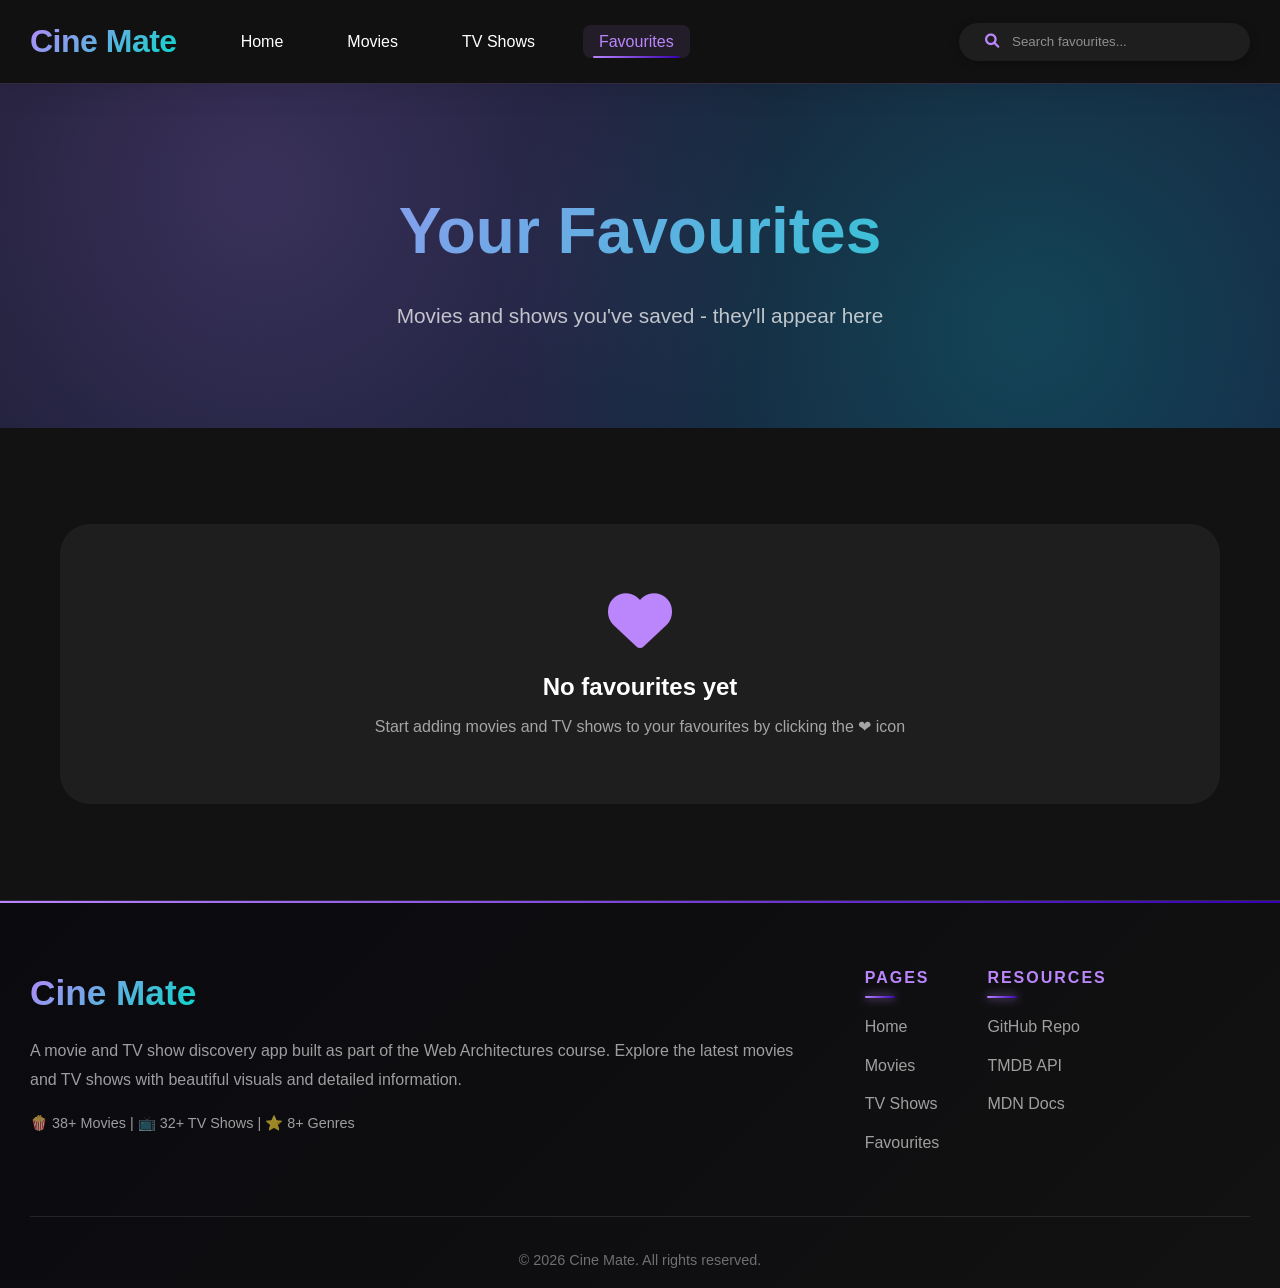
==== commit 2b42039c: "d" ====
--- a/favourites.html
+++ b/favourites.html
@@ -67,7 +67,7 @@
             </div>
         </div>
         <div class="footer-bottom">
-            <p>&copy; 2024 Cine Mate. All rights reserved.</p>
+            <p>&copy; 2026 Cine Mate. All rights reserved.</p>
         </div>
     </footer>
 
--- a/styles.css
+++ b/styles.css
@@ -1153,4 +1153,22 @@
 @keyframes pulse {
     0%, 100% { transform: scale(1); opacity: 1; }
     50% { transform: scale(1.1); opacity: 0.7; }
-}+}
+/* ========== BADGE COLOURS (missing from original) ========== */
+.badge.trending { border-color: rgba(255, 100, 50, 0.5); }
+.badge.new      { border-color: rgba(3, 218, 198, 0.5); }
+.badge.top      { border-color: rgba(255, 215, 0, 0.5); }
+.badge.classic  { border-color: rgba(187, 134, 252, 0.5); }
+
+/* ========== PAGE HEADER VARIANTS (referenced in HTML, missing from CSS) ========== */
+.movies-header,
+.tvshows-header,
+.favourites-header {
+    /* inherits styles from .page-header base class */
+    background: linear-gradient(135deg, #1a1a2e 0%, #16213e 100%);
+}
+
+/* ========== MOVIE RATING HIGH / MID / LOW colours ========== */
+.movie-rating.high { background: linear-gradient(135deg, #4caf50, #03dac6); }
+.movie-rating.mid  { background: linear-gradient(135deg, #ff9800, #cf6679); }
+.movie-rating.low  { background: linear-gradient(135deg, #cf6679, #b71c1c); }
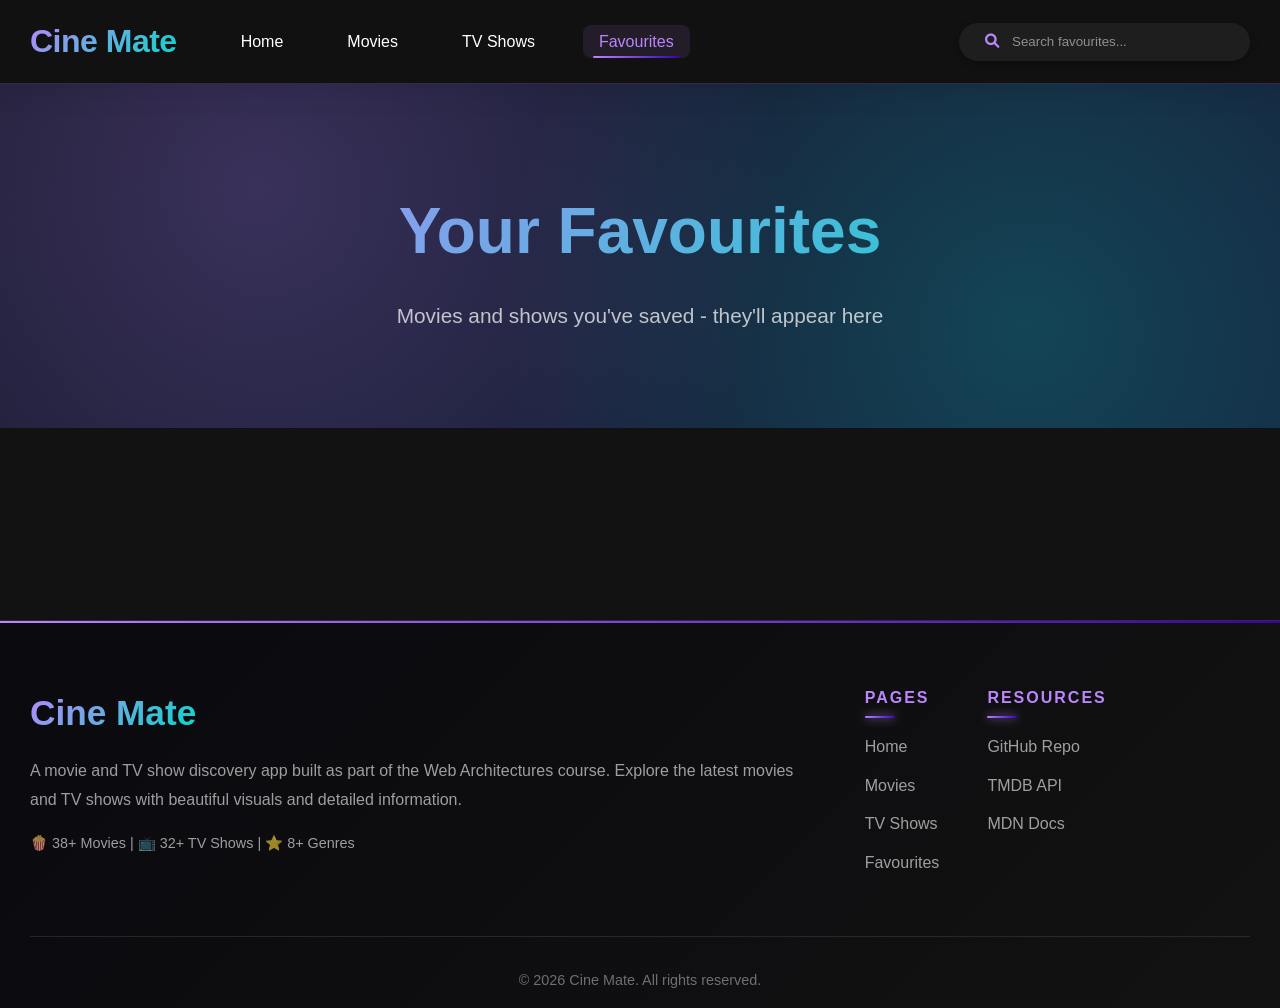
==== commit 47ccca65: "d" ====
--- a/favourites.html
+++ b/favourites.html
@@ -2,7 +2,7 @@
 <html lang="en">
 <head>
     <meta charset="UTF-8">
-    <meta name="viewport" content="width=device-width, initial-scale=1.0">
+    <meta name="viewport" content="width=device-width, initial-scale=1.0, viewport-fit=cover">
     <title>Cine Mate - Favourites</title>
     <link rel="stylesheet" href="styles.css">
     <link rel="stylesheet" href="https://cdnjs.cloudflare.com/ajax/libs/font-awesome/6.0.0/css/all.min.css">
@@ -71,6 +71,6 @@
         </div>
     </footer>
 
-    <script src="js/app.js"></script>
+    <script src="app.js"></script>
 </body>
 </html>
--- a/styles.css
+++ b/styles.css
@@ -184,9 +184,8 @@
     left: 0;
     right: 0;
     bottom: 0;
-    background: 
-        radial-gradient(circle at 20% 30%, rgba(187, 134, 252, 0.15) 0%, transparent 50%),
-        radial-gradient(circle at 80% 70%, rgba(3, 218, 198, 0.15) 0%, transparent 50%);
+    background: radial-gradient(circle at 20% 30%, rgba(187, 134, 252, 0.15) 0%, transparent 50%),
+                radial-gradient(circle at 80% 70%, rgba(3, 218, 198, 0.15) 0%, transparent 50%);
     animation: gradientShift 10s ease infinite;
 }
 
@@ -358,7 +357,7 @@
     background: var(--surface);
 }
 
-.search-btn, .clear-btn {
+.search-btn {
     padding: 0.8rem 2rem;
     border-radius: 12px;
     cursor: pointer;
@@ -368,20 +367,13 @@
     position: relative;
     overflow: hidden;
     border: none;
-}
-
-.search-btn {
     background: var(--gradient-1);
     color: var(--on-primary);
 }
 
-.clear-btn {
-    background: var(--surface-light);
-    color: var(--on-surface);
-}
-
-.search-btn:hover, .clear-btn:hover {
+.search-btn:hover {
     transform: translateY(-2px);
+    box-shadow: 0 10px 20px rgba(187, 134, 252, 0.3);
 }
 
 /* ========== FEATURED SECTION ========== */
@@ -825,9 +817,8 @@
     left: 0;
     right: 0;
     bottom: 0;
-    background: 
-        radial-gradient(circle at 20% 30%, rgba(187, 134, 252, 0.2) 0%, transparent 50%),
-        radial-gradient(circle at 80% 70%, rgba(3, 218, 198, 0.2) 0%, transparent 50%);
+    background: radial-gradient(circle at 20% 30%, rgba(187, 134, 252, 0.2) 0%, transparent 50%),
+                radial-gradient(circle at 80% 70%, rgba(3, 218, 198, 0.2) 0%, transparent 50%);
     animation: gradientShift 10s ease infinite;
 }
 
@@ -891,6 +882,216 @@
 .content-section {
     padding: 4rem 30px;
     background: var(--background);
+}
+
+/* ========== DETAIL PAGE STYLES ========== */
+.movie-detail-section {
+    padding: 4rem 30px;
+    background: var(--background);
+}
+
+.movie-detail-container {
+    display: flex;
+    flex-wrap: wrap;
+    gap: 3rem;
+    margin-bottom: 4rem;
+    background: var(--surface);
+    border-radius: 30px;
+    padding: 2rem;
+    border: var(--border);
+}
+
+.movie-detail-poster {
+    flex: 1;
+    min-width: 280px;
+}
+
+.movie-detail-poster img {
+    width: 100%;
+    border-radius: 20px;
+    box-shadow: var(--shadow);
+}
+
+.movie-detail-info {
+    flex: 2;
+    min-width: 300px;
+}
+
+.movie-detail-info h1 {
+    font-size: 3rem;
+    margin-bottom: 1rem;
+    background: var(--gradient-1);
+    background-clip: text;
+    -webkit-background-clip: text;
+    -webkit-text-fill-color: transparent;
+}
+
+.detail-meta {
+    display: flex;
+    gap: 1rem;
+    flex-wrap: wrap;
+    margin-bottom: 2rem;
+}
+
+.detail-meta span {
+    background: var(--surface-light);
+    padding: 0.5rem 1.2rem;
+    border-radius: 30px;
+    font-size: 0.9rem;
+}
+
+.detail-plot h3,
+.detail-cast h3,
+.detail-director h3 {
+    color: var(--primary);
+    margin-bottom: 0.8rem;
+    font-size: 1.3rem;
+}
+
+.detail-plot p {
+    line-height: 1.8;
+    margin-bottom: 1.5rem;
+    color: rgba(255, 255, 255, 0.8);
+}
+
+.cast-list {
+    display: flex;
+    flex-wrap: wrap;
+    gap: 0.8rem;
+    margin-bottom: 1.5rem;
+}
+
+.cast-list span {
+    background: var(--surface-light);
+    padding: 0.4rem 1rem;
+    border-radius: 30px;
+    font-size: 0.9rem;
+}
+
+.detail-director p {
+    margin-bottom: 1.5rem;
+    font-weight: 500;
+}
+
+.detail-buttons {
+    display: flex;
+    gap: 1rem;
+    flex-wrap: wrap;
+    margin-top: 1rem;
+}
+
+.watch-trailer {
+    display: inline-flex;
+    align-items: center;
+    gap: 0.5rem;
+    text-decoration: none;
+}
+
+.similar-movies {
+    margin-top: 3rem;
+}
+
+/* Modal Styles */
+.modal {
+    display: none;
+    position: fixed;
+    top: 0;
+    left: 0;
+    width: 100%;
+    height: 100%;
+    background: rgba(0, 0, 0, 0.95);
+    z-index: 2000;
+    justify-content: center;
+    align-items: center;
+}
+
+.modal.show {
+    display: flex;
+}
+
+.trailer-modal {
+    max-width: 900px;
+    width: 90%;
+    background: transparent;
+    box-shadow: none;
+}
+
+.trailer-container {
+    position: relative;
+    padding-bottom: 56.25%;
+    height: 0;
+    overflow: hidden;
+    border-radius: 20px;
+}
+
+.trailer-container iframe {
+    position: absolute;
+    top: 0;
+    left: 0;
+    width: 100%;
+    height: 100%;
+    border-radius: 20px;
+}
+
+.close-modal {
+    position: absolute;
+    top: -40px;
+    right: 0;
+    font-size: 40px;
+    cursor: pointer;
+    color: white;
+    transition: all 0.3s ease;
+}
+
+.close-modal:hover {
+    color: var(--primary);
+    transform: rotate(90deg);
+}
+
+/* Seasons Section */
+.seasons-section {
+    margin-top: 3rem;
+    margin-bottom: 3rem;
+}
+
+.seasons-grid {
+    display: grid;
+    grid-template-columns: repeat(auto-fill, minmax(200px, 1fr));
+    gap: 1.5rem;
+    margin-top: 1.5rem;
+}
+
+.season-card {
+    background: var(--surface);
+    padding: 1.5rem;
+    border-radius: 20px;
+    text-align: center;
+    border: var(--border);
+    transition: all 0.3s ease;
+}
+
+.season-card:hover {
+    transform: translateY(-5px);
+    border-color: var(--primary);
+    box-shadow: 0 10px 30px rgba(187, 134, 252, 0.2);
+}
+
+.season-number {
+    font-size: 1.5rem;
+    font-weight: 700;
+    color: var(--primary);
+    margin-bottom: 0.5rem;
+}
+
+.season-episodes {
+    font-size: 0.9rem;
+    color: rgba(255, 255, 255, 0.7);
+    margin-bottom: 0.3rem;
+}
+
+.season-year {
+    font-size: 0.8rem;
+    color: rgba(255, 255, 255, 0.5);
 }
 
 /* ========== FOOTER ========== */
@@ -1083,6 +1284,14 @@
     .toast.show {
         transform: translateY(0);
     }
+    
+    .movie-detail-container {
+        padding: 1.5rem;
+    }
+    
+    .movie-detail-info h1 {
+        font-size: 2rem;
+    }
 }
 
 @media (max-width: 480px) {
@@ -1099,7 +1308,7 @@
     }
     
     .movie-grid {
-        grid-template-columns: repeat(auto-fill, minmax(150px, 1fr));
+        grid-template-columns: repeat(auto_fill, minmax(150px, 1fr));
         gap: 1rem;
     }
     
@@ -1154,21 +1363,14 @@
     0%, 100% { transform: scale(1); opacity: 1; }
     50% { transform: scale(1.1); opacity: 0.7; }
 }
-/* ========== BADGE COLOURS (missing from original) ========== */
+
+/* Badge Colors */
 .badge.trending { border-color: rgba(255, 100, 50, 0.5); }
-.badge.new      { border-color: rgba(3, 218, 198, 0.5); }
-.badge.top      { border-color: rgba(255, 215, 0, 0.5); }
-.badge.classic  { border-color: rgba(187, 134, 252, 0.5); }
-
-/* ========== PAGE HEADER VARIANTS (referenced in HTML, missing from CSS) ========== */
-.movies-header,
-.tvshows-header,
-.favourites-header {
-    /* inherits styles from .page-header base class */
-    background: linear-gradient(135deg, #1a1a2e 0%, #16213e 100%);
-}
-
-/* ========== MOVIE RATING HIGH / MID / LOW colours ========== */
+.badge.new { border-color: rgba(3, 218, 198, 0.5); }
+.badge.top { border-color: rgba(255, 215, 0, 0.5); }
+.badge.classic { border-color: rgba(187, 134, 252, 0.5); }
+
+/* Rating Classes */
 .movie-rating.high { background: linear-gradient(135deg, #4caf50, #03dac6); }
-.movie-rating.mid  { background: linear-gradient(135deg, #ff9800, #cf6679); }
-.movie-rating.low  { background: linear-gradient(135deg, #cf6679, #b71c1c); }+.movie-rating.mid { background: linear-gradient(135deg, #ff9800, #cf6679); }
+.movie-rating.low { background: linear-gradient(135deg, #cf6679, #b71c1c); }
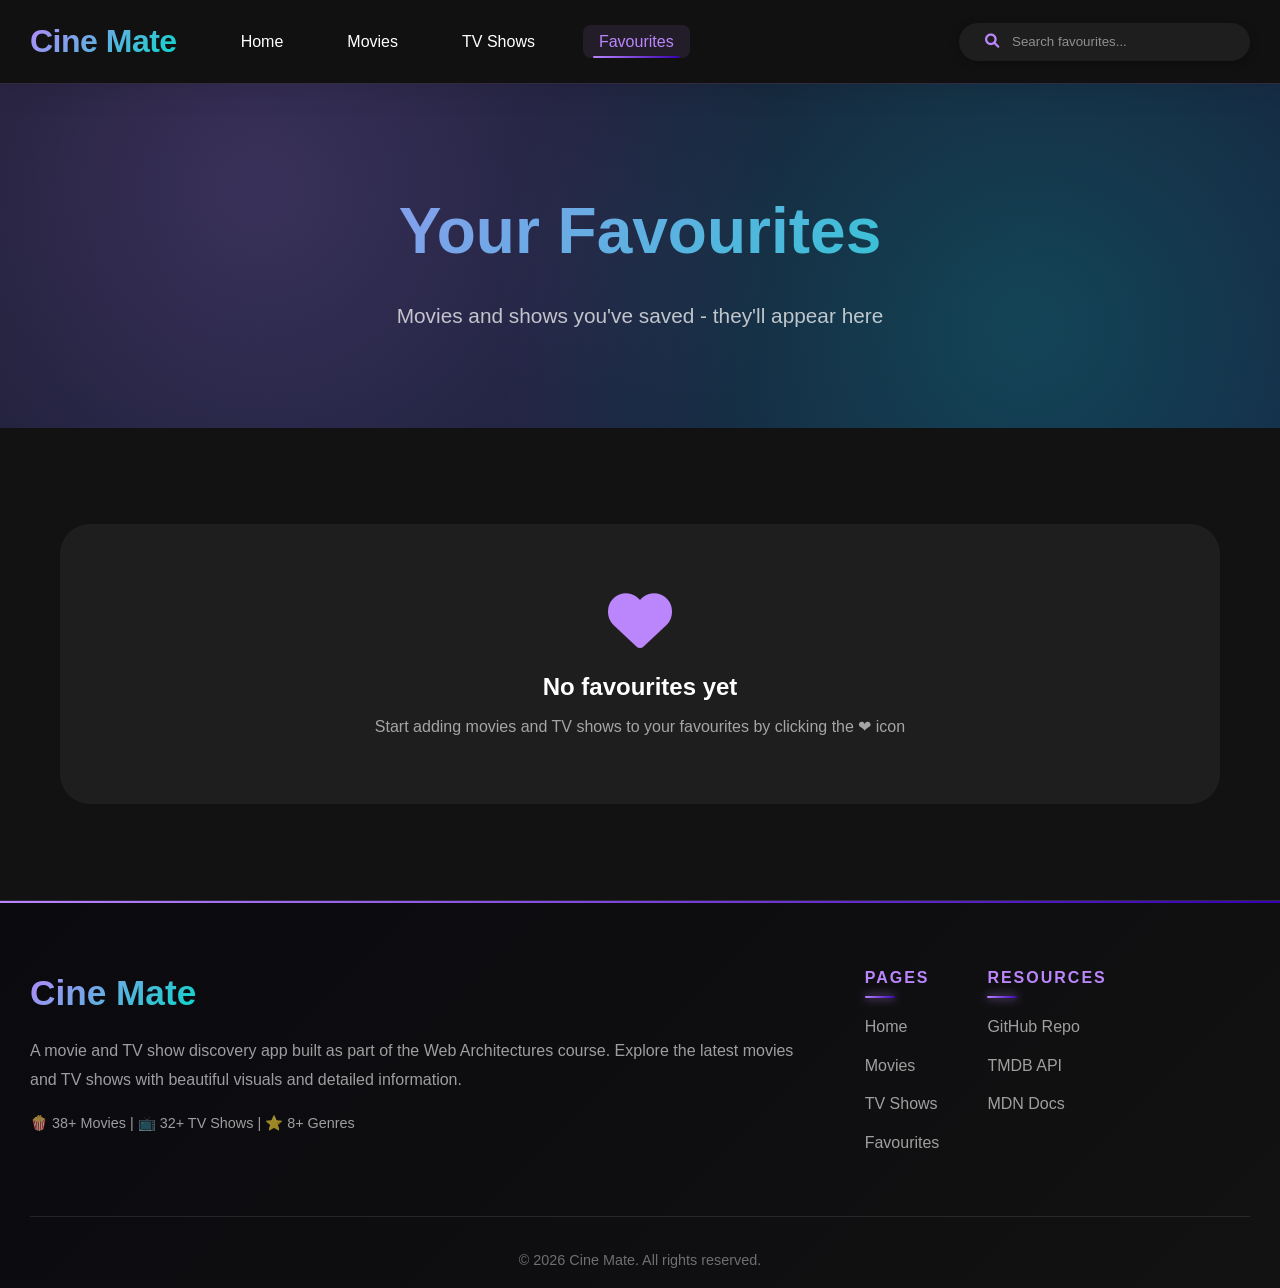
==== commit 7476c70e: "f" ====
--- a/favourites.html
+++ b/favourites.html
@@ -71,6 +71,6 @@
         </div>
     </footer>
 
-    <script src="app.js"></script>
+    <script src="js/app.js"></script>
 </body>
 </html>
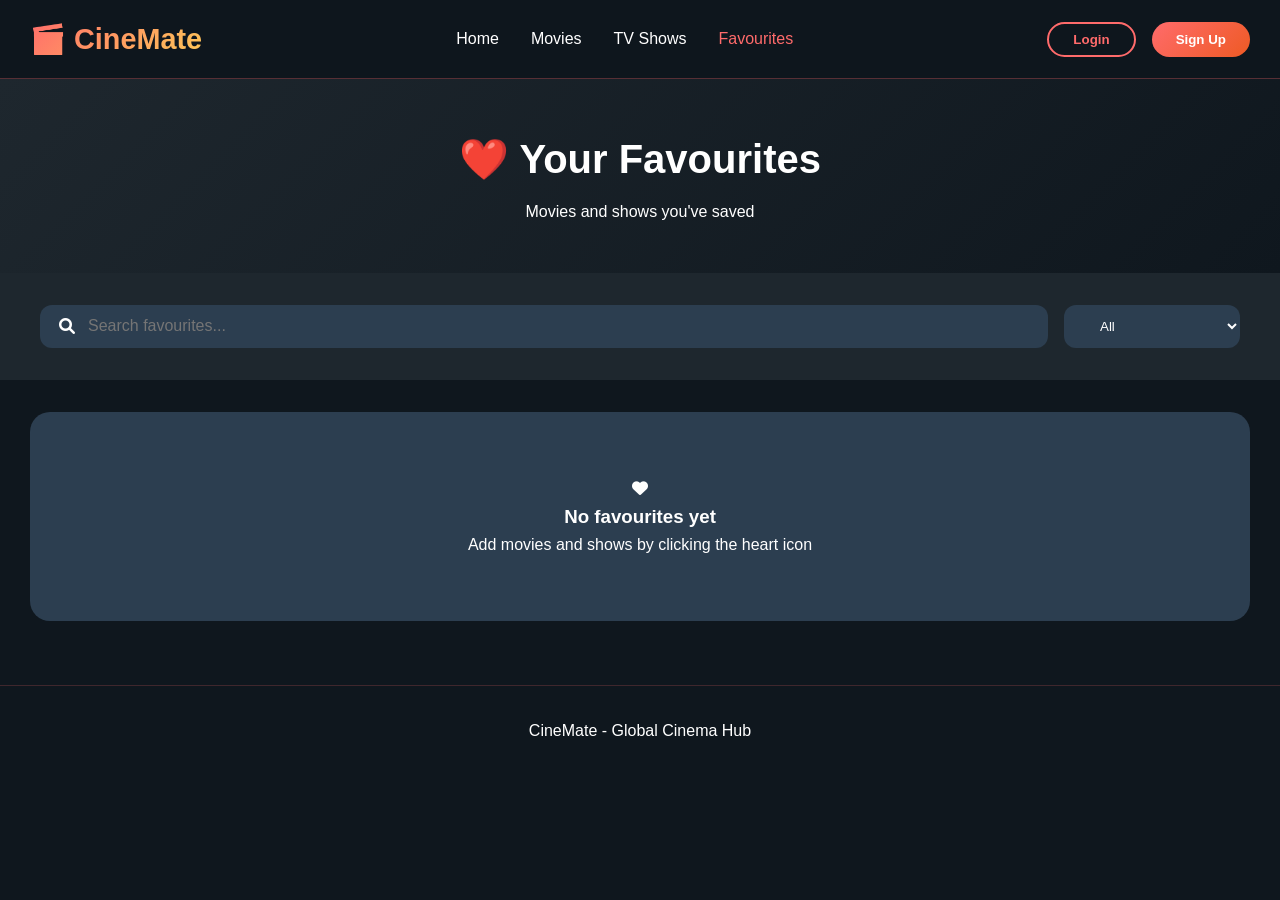
==== commit 260834b9: "s" ====
--- a/favourites.html
+++ b/favourites.html
@@ -2,75 +2,62 @@
 <html lang="en">
 <head>
     <meta charset="UTF-8">
-    <meta name="viewport" content="width=device-width, initial-scale=1.0, viewport-fit=cover">
-    <title>Cine Mate - Favourites</title>
+    <meta name="viewport" content="width=device-width, initial-scale=1.0">
+    <title>CineMate - Favourites</title>
     <link rel="stylesheet" href="styles.css">
     <link rel="stylesheet" href="https://cdnjs.cloudflare.com/ajax/libs/font-awesome/6.0.0/css/all.min.css">
 </head>
 <body>
     <nav class="navbar">
         <div class="nav-container">
-            <div class="nav-left">
-                <div class="logo">Cine Mate</div>
-                <ul class="nav-menu">
-                    <li><a href="index.html">Home</a></li>
-                    <li><a href="movie.html">Movies</a></li>
-                    <li><a href="tvshows.html">TV Shows</a></li>
-                    <li><a href="favourites.html" class="active">Favourites</a></li>
-                </ul>
+            <div class="logo">🎬 CineMate</div>
+            <ul class="nav-menu">
+                <li><a href="index.html">Home</a></li>
+                <li><a href="movie.html">Movies</a></li>
+                <li><a href="tvshows.html">TV Shows</a></li>
+                <li><a href="favourites.html" class="active">Favourites</a></li>
+            </ul>
+            <div class="auth-buttons" id="authButtons">
+                <button class="btn-login" onclick="openAuthModal('login')">Login</button>
+                <button class="btn-signup" onclick="openAuthModal('signup')">Sign Up</button>
             </div>
-            <div class="search-container">
-                <i class="fas fa-search search-icon"></i>
-                <input type="text" placeholder="Search favourites..." class="search-input" id="favourites-search">
+            <div class="user-info" id="userInfo" style="display: none;">
+                <span id="userName"></span>
+                <button class="btn-logout" onclick="logout()">Logout</button>
             </div>
         </div>
     </nav>
 
-    <div class="page-header favourites-header">
-        <h1>Your Favourites</h1>
-        <p>Movies and shows you've saved - they'll appear here</p>
+    <div class="page-header">
+        <h1>❤️ Your Favourites</h1>
+        <p>Movies and shows you've saved</p>
     </div>
 
-    <section class="content-section">
+    <div class="filters">
+        <div class="filters-container">
+            <div class="search-box">
+                <i class="fas fa-search"></i>
+                <input type="text" id="favSearch" placeholder="Search favourites...">
+            </div>
+            <select id="favType" class="filter-select">
+                <option value="all">All</option>
+                <option value="movie">Movies Only</option>
+                <option value="tv">TV Shows Only</option>
+            </select>
+        </div>
+    </div>
+
+    <div class="content-section">
         <div class="container">
-            <div id="favourites-grid" class="movie-grid">
-                <!-- Favourites will be rendered here by JavaScript -->
-            </div>
+            <div id="favouritesGrid" class="movie-grid"></div>
         </div>
-    </section>
+    </div>
 
     <footer class="footer">
-        <div class="footer-container">
-            <div class="footer-info">
-                <h3>Cine Mate</h3>
-                <p>A movie and TV show discovery app built as part of the Web Architectures course. Explore the latest movies and TV shows with beautiful visuals and detailed information.</p>
-                <p style="margin-top: 1rem; font-size: 0.9rem;">🍿 38+ Movies | 📺 32+ TV Shows | ⭐ 8+ Genres</p>
-            </div>
-            <div class="footer-links">
-                <div class="footer-section">
-                    <h4>PAGES</h4>
-                    <ul>
-                        <li><a href="index.html">Home</a></li>
-                        <li><a href="movie.html">Movies</a></li>
-                        <li><a href="tvshows.html">TV Shows</a></li>
-                        <li><a href="favourites.html">Favourites</a></li>
-                    </ul>
-                </div>
-                <div class="footer-section">
-                    <h4>RESOURCES</h4>
-                    <ul>
-                        <li><a href="#">GitHub Repo</a></li>
-                        <li><a href="#">TMDB API</a></li>
-                        <li><a href="#">MDN Docs</a></li>
-                    </ul>
-                </div>
-            </div>
-        </div>
-        <div class="footer-bottom">
-            <p>&copy; 2026 Cine Mate. All rights reserved.</p>
-        </div>
+        <p>CineMate - Global Cinema Hub</p>
     </footer>
 
+    <div id="toast" class="toast"></div>
     <script src="js/app.js"></script>
 </body>
 </html>
--- a/styles.css
+++ b/styles.css
@@ -1,4 +1,3 @@
-/* ========== RESET & BASE STYLES ========== */
 * {
     margin: 0;
     padding: 0;
@@ -6,34 +5,227 @@
 }
 
 :root {
-    --primary: #bb86fc;
-    --primary-variant: #3700b3;
-    --secondary: #03dac6;
-    --secondary-variant: #018786;
-    --background: #121212;
-    --surface: #1e1e1e;
-    --surface-light: #2d2d2d;
-    --error: #cf6679;
-    --success: #4caf50;
-    --warning: #ff9800;
-    --on-primary: #000000;
-    --on-secondary: #000000;
-    --on-background: #ffffff;
-    --on-surface: #ffffff;
-    --on-error: #000000;
-    --gradient-1: linear-gradient(135deg, #bb86fc, #3700b3);
-    --gradient-2: linear-gradient(135deg, #03dac6, #018786);
-    --gradient-3: linear-gradient(135deg, #cf6679, #bb86fc);
-    --shadow: 0 8px 32px rgba(0, 0, 0, 0.4);
-    --border: 1px solid rgba(187, 134, 252, 0.1);
+    --primary: #ff6b6b;
+    --primary-dark: #ee5a24;
+    --secondary: #0abde3;
+    --accent: #feca57;
+    --dark: #1e272e;
+    --darker: #0f171e;
+    --surface: #2c3e50;
+    --surface-light: #34495e;
+    --text: #ffffff;
+    --text-muted: #b2bec3;
+    --success: #10ac84;
+    --gradient-1: linear-gradient(135deg, #ff6b6b, #ee5a24);
+    --shadow: 0 10px 40px rgba(0, 0, 0, 0.3);
 }
 
 body {
-    font-family: 'Inter', -apple-system, BlinkMacSystemFont, 'Segoe UI', Roboto, sans-serif;
-    background-color: var(--background);
-    color: var(--on-background);
+    font-family: 'Poppins', 'Inter', -apple-system, BlinkMacSystemFont, sans-serif;
+    background-color: var(--darker);
+    color: var(--text);
     line-height: 1.6;
-    min-height: 100vh;
+}
+
+/* Navigation */
+.navbar {
+    background: rgba(15, 23, 30, 0.95);
+    backdrop-filter: blur(20px);
+    position: sticky;
+    top: 0;
+    z-index: 1000;
+    border-bottom: 1px solid rgba(255, 107, 107, 0.3);
+    padding: 1rem 0;
+}
+
+.nav-container {
+    max-width: 1400px;
+    margin: 0 auto;
+    padding: 0 30px;
+    display: flex;
+    justify-content: space-between;
+    align-items: center;
+    flex-wrap: wrap;
+    gap: 1rem;
+}
+
+.logo {
+    font-size: 1.8rem;
+    font-weight: 800;
+    background: linear-gradient(135deg, #ff6b6b, #feca57);
+    -webkit-background-clip: text;
+    background-clip: text;
+    -webkit-text-fill-color: transparent;
+}
+
+.nav-menu {
+    display: flex;
+    gap: 2rem;
+    list-style: none;
+}
+
+.nav-menu a {
+    color: var(--text);
+    text-decoration: none;
+    font-weight: 500;
+    transition: 0.3s;
+}
+
+.nav-menu a:hover, .nav-menu a.active {
+    color: var(--primary);
+}
+
+.auth-buttons {
+    display: flex;
+    gap: 1rem;
+}
+
+.btn-login, .btn-signup, .btn-logout {
+    padding: 0.5rem 1.5rem;
+    border-radius: 50px;
+    font-weight: 600;
+    cursor: pointer;
+    transition: 0.3s;
+    border: none;
+}
+
+.btn-login {
+    background: transparent;
+    color: var(--primary);
+    border: 2px solid var(--primary);
+}
+
+.btn-signup {
+    background: var(--gradient-1);
+    color: white;
+}
+
+.btn-logout {
+    background: rgba(255, 107, 107, 0.2);
+    color: var(--primary);
+    margin-left: 1rem;
+}
+
+.user-info {
+    display: flex;
+    align-items: center;
+    gap: 0.5rem;
+}
+
+/* Hero Section */
+.hero {
+    background: linear-gradient(135deg, #1e272e 0%, #0f171e 100%);
+    padding: 4rem 30px;
+    text-align: center;
+}
+
+.hero h1 {
+    font-size: 3.5rem;
+    margin-bottom: 1rem;
+    background: linear-gradient(135deg, #ff6b6b, #feca57, #0abde3);
+    -webkit-background-clip: text;
+    background-clip: text;
+    -webkit-text-fill-color: transparent;
+}
+
+.hero-stats {
+    display: flex;
+    justify-content: center;
+    gap: 2rem;
+    margin-top: 2rem;
+    flex-wrap: wrap;
+}
+
+.hero-stats span {
+    background: rgba(255,255,255,0.1);
+    padding: 0.5rem 1.2rem;
+    border-radius: 50px;
+    font-size: 0.9rem;
+}
+
+/* Page Header */
+.page-header {
+    background: linear-gradient(135deg, #1e272e 0%, #0f171e 100%);
+    padding: 3rem 30px;
+    text-align: center;
+}
+
+.page-header h1 {
+    font-size: 2.5rem;
+    margin-bottom: 0.5rem;
+}
+
+/* Filters */
+.filters {
+    padding: 2rem 30px;
+    background: var(--dark);
+}
+
+.filters-container {
+    max-width: 1200px;
+    margin: 0 auto;
+    display: flex;
+    gap: 1rem;
+    flex-wrap: wrap;
+}
+
+.search-box {
+    flex: 1;
+    display: flex;
+    align-items: center;
+    background: var(--surface);
+    padding: 0.8rem 1.2rem;
+    border-radius: 12px;
+    gap: 0.8rem;
+}
+
+.search-box input {
+    background: transparent;
+    border: none;
+    color: white;
+    outline: none;
+    width: 100%;
+    font-size: 1rem;
+}
+
+.filter-select {
+    padding: 0.8rem 2rem;
+    background: var(--surface);
+    border: none;
+    border-radius: 12px;
+    color: white;
+    cursor: pointer;
+}
+
+/* Category Filters */
+.category-filters {
+    display: flex;
+    justify-content: center;
+    gap: 1rem;
+    flex-wrap: wrap;
+    padding: 1.5rem 30px;
+    background: var(--darker);
+}
+
+.category-btn {
+    padding: 0.6rem 1.5rem;
+    background: var(--surface);
+    border: none;
+    border-radius: 50px;
+    color: white;
+    cursor: pointer;
+    transition: 0.3s;
+}
+
+.category-btn.active, .category-btn:hover {
+    background: var(--gradient-1);
+}
+
+/* Section Title */
+.section-title {
+    font-size: 2rem;
+    margin-bottom: 1.5rem;
+    padding-left: 30px;
 }
 
 .container {
@@ -42,611 +234,45 @@
     padding: 0 30px;
 }
 
-/* ========== NAVIGATION BAR ========== */
-.navbar {
-    background: rgba(18, 18, 18, 0.95);
-    backdrop-filter: blur(20px);
-    -webkit-backdrop-filter: blur(20px);
-    padding: 1rem 0;
-    position: sticky;
-    top: 0;
-    z-index: 1000;
-    border-bottom: 1px solid rgba(187, 134, 252, 0.2);
-    box-shadow: 0 4px 30px rgba(0, 0, 0, 0.1);
-}
-
-.nav-container {
-    max-width: 1400px;
-    margin: 0 auto;
-    padding: 0 30px;
-    display: flex;
-    justify-content: space-between;
-    align-items: center;
-    flex-wrap: wrap;
-    gap: 1rem;
-}
-
-.nav-left {
-    display: flex;
-    align-items: center;
-    gap: 3rem;
-    flex-wrap: wrap;
-}
-
-.logo {
-    font-size: 2rem;
-    font-weight: 800;
-    background: linear-gradient(135deg, #bb86fc, #03dac6);
-    background-clip: text;
-    -webkit-background-clip: text;
-    -webkit-text-fill-color: transparent;
-    letter-spacing: -0.5px;
-    position: relative;
-}
-
-.logo::after {
-    content: '●';
-    position: absolute;
-    top: -5px;
-    right: -15px;
-    font-size: 1.5rem;
-    color: var(--secondary);
-    animation: pulse 2s ease infinite;
-}
-
-.nav-menu {
-    display: flex;
-    gap: 2rem;
-    list-style: none;
-    flex-wrap: wrap;
-}
-
-.nav-menu a {
-    color: var(--on-surface);
-    text-decoration: none;
-    font-weight: 500;
-    padding: 0.5rem 1rem;
-    position: relative;
-    transition: all 0.3s ease;
-    border-radius: 8px;
-}
-
-.nav-menu a::before {
-    content: '';
-    position: absolute;
-    bottom: 0;
-    left: 50%;
-    transform: translateX(-50%);
-    width: 0;
-    height: 2px;
-    background: var(--gradient-1);
-    transition: width 0.3s ease;
-}
-
-.nav-menu a:hover::before,
-.nav-menu a.active::before {
-    width: 80%;
-}
-
-.nav-menu a.active {
-    color: var(--primary);
-    background: rgba(187, 134, 252, 0.1);
-}
-
-.search-container {
-    background: var(--surface);
-    border-radius: 50px;
-    padding: 0.6rem 1rem 0.6rem 1.5rem;
-    display: flex;
-    align-items: center;
-    gap: 0.8rem;
-    border: 2px solid transparent;
-    transition: all 0.3s ease;
-    box-shadow: 0 2px 10px rgba(0, 0, 0, 0.3);
-}
-
-.search-container:focus-within {
-    border-color: var(--primary);
-    box-shadow: 0 0 20px rgba(187, 134, 252, 0.3);
-}
-
-.search-icon {
-    color: var(--primary);
-    font-size: 0.9rem;
-}
-
-.search-input {
-    background: transparent;
-    border: none;
-    color: var(--on-surface);
-    outline: none;
-    width: 220px;
-}
-
-.search-input::placeholder {
-    color: rgba(255, 255, 255, 0.5);
-}
-
-/* ========== HERO SECTION ========== */
-.hero {
-    background: linear-gradient(135deg, #1a1a2e 0%, #16213e 100%);
-    position: relative;
-    color: var(--on-background);
-    padding: 6rem 30px;
-    text-align: center;
-    overflow: hidden;
-}
-
-.hero::before {
-    content: '';
-    position: absolute;
-    top: 0;
-    left: 0;
-    right: 0;
-    bottom: 0;
-    background: radial-gradient(circle at 20% 30%, rgba(187, 134, 252, 0.15) 0%, transparent 50%),
-                radial-gradient(circle at 80% 70%, rgba(3, 218, 198, 0.15) 0%, transparent 50%);
-    animation: gradientShift 10s ease infinite;
-}
-
-@keyframes gradientShift {
-    0%, 100% { opacity: 0.5; }
-    50% { opacity: 1; }
-}
-
-.hero-content {
-    max-width: 900px;
-    margin: 0 auto;
-    position: relative;
-    z-index: 1;
-}
-
-.hero-title {
-    font-size: 4rem;
-    margin-bottom: 1rem;
-    line-height: 1.2;
-    font-weight: 800;
-    background: linear-gradient(135deg, #bb86fc, #03dac6, #cf6679);
-    background-clip: text;
-    -webkit-background-clip: text;
-    -webkit-text-fill-color: transparent;
-    animation: titleGlow 3s ease infinite;
-}
-
-@keyframes titleGlow {
-    0%, 100% { filter: drop-shadow(0 0 20px rgba(187, 134, 252, 0.5)); }
-    50% { filter: drop-shadow(0 0 40px rgba(3, 218, 198, 0.5)); }
-}
-
-.hero-description {
-    font-size: 1.3rem;
-    margin-bottom: 2.5rem;
-    color: rgba(255, 255, 255, 0.9);
-}
-
-.stats {
-    display: flex;
-    justify-content: center;
-    gap: 2rem;
-    margin-top: 3rem;
-    flex-wrap: wrap;
-}
-
-.stat-item {
-    display: flex;
-    flex-direction: column;
-    background: rgba(30, 30, 30, 0.7);
-    backdrop-filter: blur(10px);
-    -webkit-backdrop-filter: blur(10px);
-    padding: 1.8rem 2.5rem;
-    border-radius: 20px;
-    border: 1px solid rgba(187, 134, 252, 0.2);
-    transition: all 0.3s ease;
-    position: relative;
-    overflow: hidden;
-}
-
-.stat-item::before {
-    content: '';
-    position: absolute;
-    top: -50%;
-    left: -50%;
-    width: 200%;
-    height: 200%;
-    background: linear-gradient(135deg, transparent, rgba(187, 134, 252, 0.1), transparent);
-    transform: rotate(45deg);
-    animation: shine 3s infinite;
-}
-
-@keyframes shine {
-    0% { transform: translateX(-100%) rotate(45deg); }
-    100% { transform: translateX(100%) rotate(45deg); }
-}
-
-.stat-item:hover {
-    transform: translateY(-10px) scale(1.05);
-    border-color: var(--primary);
-    box-shadow: 0 20px 40px rgba(187, 134, 252, 0.2);
-}
-
-.stat-number {
-    font-size: 2.8rem;
-    font-weight: 800;
-    background: linear-gradient(135deg, #bb86fc, #03dac6);
-    background-clip: text;
-    -webkit-background-clip: text;
-    -webkit-text-fill-color: transparent;
-}
-
-.stat-label {
-    font-size: 0.9rem;
-    opacity: 0.8;
-    letter-spacing: 2px;
-    color: rgba(255, 255, 255, 0.7);
-}
-
-/* ========== FILTERS SECTION ========== */
-.filters {
-    padding: 2rem 30px;
-    margin-top: -2rem;
-    position: relative;
-    z-index: 10;
-}
-
-.filters-container {
-    max-width: 1200px;
-    margin: 0 auto;
-    display: flex;
-    gap: 1rem;
-    flex-wrap: wrap;
-    background: var(--surface);
-    padding: 1.5rem;
-    border-radius: 20px;
-    box-shadow: var(--shadow);
-    border: var(--border);
-    backdrop-filter: blur(10px);
-}
-
-.search-box {
-    flex: 1;
-    display: flex;
-    align-items: center;
-    gap: 0.8rem;
-    background: var(--surface-light);
-    padding: 0.8rem 1.2rem;
-    border-radius: 12px;
-    min-width: 200px;
-    border: 2px solid transparent;
-    transition: all 0.3s ease;
-}
-
-.search-box:focus-within {
-    border-color: var(--primary);
-    box-shadow: 0 0 20px rgba(187, 134, 252, 0.3);
-}
-
-.search-box input {
-    border: none;
-    background: transparent;
-    outline: none;
-    width: 100%;
-    font-size: 1rem;
-    color: var(--on-surface);
-}
-
-.search-box input::placeholder {
-    color: rgba(255, 255, 255, 0.5);
-}
-
-.filter-select {
-    padding: 0.8rem 2.5rem 0.8rem 1.5rem;
-    border: 2px solid var(--surface-light);
-    border-radius: 12px;
-    background: var(--surface-light);
-    color: var(--on-surface);
-    cursor: pointer;
-    outline: none;
-    font-weight: 500;
-    appearance: none;
-    background-image: url('data:image/svg+xml;utf8,<svg xmlns="http://www.w3.org/2000/svg" width="16" height="16" viewBox="0 0 24 24" fill="none" stroke="%23bb86fc" stroke-width="2"><polyline points="6 9 12 15 18 9"/></svg>');
-    background-repeat: no-repeat;
-    background-position: right 1rem center;
-}
-
-.filter-select option {
-    background: var(--surface);
-}
-
-.search-btn {
-    padding: 0.8rem 2rem;
-    border-radius: 12px;
-    cursor: pointer;
-    font-weight: 600;
-    font-size: 1rem;
-    transition: all 0.3s ease;
-    position: relative;
-    overflow: hidden;
-    border: none;
-    background: var(--gradient-1);
-    color: var(--on-primary);
-}
-
-.search-btn:hover {
-    transform: translateY(-2px);
-    box-shadow: 0 10px 20px rgba(187, 134, 252, 0.3);
-}
-
-/* ========== FEATURED SECTION ========== */
-.featured {
-    padding: 4rem 30px;
-    background: var(--background);
-}
-
-.section-title {
-    font-size: 2.5rem;
-    margin-bottom: 2rem;
-    color: var(--on-background);
-    position: relative;
-    display: inline-block;
-}
-
-.section-title::after {
-    content: '';
-    position: absolute;
-    bottom: -10px;
-    left: 0;
-    width: 60px;
-    height: 4px;
-    background: var(--gradient-1);
-    border-radius: 10px;
-    box-shadow: 0 0 20px var(--primary);
-}
-
-.featured-card {
-    background: var(--surface);
-    border-radius: 30px;
-    overflow: hidden;
-    display: flex;
-    flex-wrap: wrap;
-    box-shadow: var(--shadow);
-    border: var(--border);
-    position: relative;
-}
-
-.featured-card::after {
-    content: '';
-    position: absolute;
-    top: 0;
-    left: 0;
-    right: 0;
-    bottom: 0;
-    border-radius: 30px;
-    padding: 2px;
-    background: var(--gradient-1);
-    -webkit-mask: linear-gradient(#fff 0 0) content-box, linear-gradient(#fff 0 0);
-    mask: linear-gradient(#fff 0 0) content-box, linear-gradient(#fff 0 0);
-    -webkit-mask-composite: xor;
-    mask-composite: exclude;
-    pointer-events: none;
-}
-
-.featured-poster {
-    flex: 1;
-    min-width: 350px;
-    min-height: 450px;
-    position: relative;
-    overflow: hidden;
-}
-
-.featured-poster img {
-    width: 100%;
-    height: 100%;
-    object-fit: cover;
-}
-
-.featured-info {
-    flex: 1;
-    padding: 3rem;
-    min-width: 350px;
-}
-
-.featured-info h3 {
-    font-size: 2.5rem;
-    margin-bottom: 1rem;
-    background: var(--gradient-1);
-    background-clip: text;
-    -webkit-background-clip: text;
-    -webkit-text-fill-color: transparent;
-}
-
-.featured-info p {
-    color: rgba(255, 255, 255, 0.8);
-    line-height: 1.8;
-}
-
-.featured-buttons {
-    display: flex;
-    gap: 1rem;
-    margin-top: 2rem;
-    flex-wrap: wrap;
-}
-
-.btn-primary {
-    padding: 1rem 2.5rem;
-    background: var(--gradient-1);
-    color: var(--on-primary);
-    border: none;
-    border-radius: 50px;
-    font-weight: 600;
-    font-size: 1rem;
-    cursor: pointer;
-    transition: all 0.3s ease;
-    box-shadow: 0 10px 20px rgba(187, 134, 252, 0.3);
-    position: relative;
-    overflow: hidden;
-    text-decoration: none;
-    display: inline-flex;
-    align-items: center;
-    gap: 0.5rem;
-}
-
-.btn-primary:hover {
-    transform: translateY(-3px);
-    box-shadow: 0 15px 30px rgba(187, 134, 252, 0.4);
-}
-
-.btn-secondary {
-    padding: 1rem 2.5rem;
-    background: transparent;
-    color: var(--primary);
-    border: 2px solid var(--primary);
-    border-radius: 50px;
-    font-weight: 600;
-    font-size: 1rem;
-    cursor: pointer;
-    transition: all 0.3s ease;
-    display: inline-flex;
-    align-items: center;
-    gap: 0.5rem;
-    position: relative;
-    overflow: hidden;
-    text-decoration: none;
-}
-
-.btn-secondary:hover {
-    background: var(--primary);
-    color: var(--on-primary);
-    border-color: transparent;
-}
-
-/* ========== TRENDING SECTION ========== */
-.trending {
-    padding: 4rem 30px;
-    background: linear-gradient(135deg, #1a1a2e, #16213e);
-}
-
-.section-header {
-    display: flex;
-    justify-content: space-between;
-    align-items: center;
-    margin-bottom: 2rem;
-    flex-wrap: wrap;
-    gap: 1rem;
-}
-
-.view-all {
-    color: var(--primary);
-    text-decoration: none;
-    font-weight: 600;
-    padding: 0.5rem 1.5rem;
-    border: 2px solid var(--primary);
-    border-radius: 30px;
-    transition: all 0.3s ease;
-}
-
-.view-all:hover {
-    background: var(--primary);
-    color: var(--on-primary);
-}
-
-.trending-tabs {
-    display: flex;
-    gap: 0.5rem;
-    margin-bottom: 2rem;
-    background: var(--surface);
-    padding: 0.5rem;
-    border-radius: 50px;
-    display: inline-flex;
-    border: var(--border);
-}
-
-.tab {
-    cursor: pointer;
-    padding: 0.8rem 2rem;
-    color: rgba(255, 255, 255, 0.7);
-    font-weight: 600;
-    border-radius: 30px;
-    transition: all 0.3s ease;
-}
-
-.tab.active {
-    background: var(--gradient-1);
-    color: var(--on-primary);
-    box-shadow: 0 5px 15px rgba(187, 134, 252, 0.3);
-}
-
-/* ========== MOVIE GRID ========== */
+/* Movie Grid */
 .movie-grid {
     display: grid;
-    grid-template-columns: repeat(auto-fill, minmax(200px, 1fr));
+    grid-template-columns: repeat(auto-fill, minmax(220px, 1fr));
     gap: 2rem;
-    margin: 2rem 0;
-}
-
-.empty-state {
-    text-align: center;
-    padding: 4rem;
-    background: var(--surface);
-    border-radius: 30px;
-    grid-column: 1 / -1;
-}
-
-.empty-state i {
-    font-size: 4rem;
-    color: var(--primary);
-    margin-bottom: 1rem;
-}
-
-.empty-state h3 {
-    font-size: 1.5rem;
-    margin-bottom: 0.5rem;
-}
-
-.empty-state p {
-    color: rgba(255, 255, 255, 0.6);
+    padding: 2rem 0;
+}
+
+.featured-grid {
+    display: grid;
+    grid-template-columns: repeat(auto-fill, minmax(300px, 1fr));
+    gap: 2rem;
+    padding: 2rem 0;
+}
+
+.featured-card {
+    background: var(--surface);
+    border-radius: 16px;
+    overflow: hidden;
+    transition: 0.3s;
+    cursor: pointer;
+}
+
+.featured-card:hover {
+    transform: translateY(-10px);
+    box-shadow: var(--shadow);
 }
 
 .movie-card {
     background: var(--surface);
-    border-radius: 20px;
+    border-radius: 16px;
     overflow: hidden;
+    transition: 0.3s;
+    cursor: pointer;
+}
+
+.movie-card:hover {
+    transform: translateY(-10px);
     box-shadow: var(--shadow);
-    transition: all 0.3s ease;
-    border: var(--border);
-    position: relative;
-}
-
-.movie-card::before {
-    content: '';
-    position: absolute;
-    top: 0;
-    left: 0;
-    right: 0;
-    bottom: 0;
-    border-radius: 20px;
-    padding: 2px;
-    background: var(--gradient-1);
-    -webkit-mask: linear-gradient(#fff 0 0) content-box, linear-gradient(#fff 0 0);
-    mask: linear-gradient(#fff 0 0) content-box, linear-gradient(#fff 0 0);
-    -webkit-mask-composite: xor;
-    mask-composite: exclude;
-    opacity: 0;
-    transition: opacity 0.3s ease;
-}
-
-.movie-card:hover::before {
-    opacity: 1;
-}
-
-.movie-card:hover {
-    transform: translateY(-10px) scale(1.02);
-    box-shadow: 0 30px 40px rgba(187, 134, 252, 0.3);
-}
-
-.movie-link {
-    text-decoration: none;
-    color: inherit;
-    display: block;
 }
 
 .movie-poster {
@@ -659,339 +285,146 @@
     width: 100%;
     height: 100%;
     object-fit: cover;
-    transition: transform 0.3s ease;
+    transition: 0.3s;
 }
 
 .movie-card:hover .movie-poster img {
     transform: scale(1.05);
 }
 
-.poster-overlay {
+.language-badge {
     position: absolute;
-    bottom: 0;
-    left: 0;
-    right: 0;
-    display: flex;
-    justify-content: space-between;
+    top: 10px;
+    right: 10px;
+    background: rgba(0,0,0,0.8);
+    padding: 0.2rem 0.6rem;
+    border-radius: 20px;
+    font-size: 0.7rem;
+    font-weight: bold;
+}
+
+.movie-info {
     padding: 1rem;
-    background: linear-gradient(to top, rgba(0,0,0,0.8), transparent);
-}
-
-.poster-overlay span {
-    background: rgba(0, 0, 0, 0.7);
-    backdrop-filter: blur(5px);
-    color: white;
-    padding: 0.3rem 0.8rem;
-    border-radius: 30px;
-    font-size: 0.8rem;
-    font-weight: 600;
-    border: 1px solid rgba(255, 255, 255, 0.1);
-}
-
-.movie-info {
-    padding: 1.2rem;
 }
 
 .movie-title {
     font-weight: 700;
-    margin-bottom: 0.25rem;
+    margin-bottom: 0.3rem;
+    white-space: nowrap;
+    overflow: hidden;
+    text-overflow: ellipsis;
+}
+
+.movie-meta {
     display: flex;
     justify-content: space-between;
     align-items: center;
-    font-size: 1.1rem;
-    color: var(--on-surface);
-}
-
-.movie-year {
-    color: rgba(255, 255, 255, 0.5);
     font-size: 0.8rem;
-    font-weight: normal;
-    background: var(--surface-light);
-    padding: 0.2rem 0.5rem;
+    color: var(--text-muted);
+}
+
+.fav-icon.active {
+    color: #ff6b6b;
+}
+
+/* Detail Page */
+.movie-detail-section {
+    padding: 3rem 0;
+}
+
+.movie-detail-container {
+    display: flex;
+    flex-wrap: wrap;
+    gap: 2rem;
+    background: var(--surface);
     border-radius: 20px;
-}
-
-.movie-meta {
-    display: flex;
-    justify-content: space-between;
-    align-items: center;
-    margin-top: 0.8rem;
-}
-
-.movie-rating {
-    background: linear-gradient(135deg, #bb86fc, #03dac6);
-    color: var(--on-primary);
-    padding: 0.3rem 0.8rem;
-    border-radius: 30px;
-    font-size: 0.8rem;
-    font-weight: 700;
-    display: flex;
-    align-items: center;
-    gap: 0.3rem;
-}
-
-.movie-genre {
-    color: rgba(255, 255, 255, 0.6);
-    font-size: 0.7rem;
-    text-transform: uppercase;
-    letter-spacing: 1px;
-    background: var(--surface-light);
-    padding: 0.2rem 0.8rem;
-    border-radius: 30px;
-}
-
-.fav-icon {
-    color: rgba(255, 255, 255, 0.3);
-    margin-left: 0.5rem;
-    cursor: pointer;
-    transition: all 0.3s ease;
-    font-size: 1.1rem;
-}
-
-.fav-icon:hover {
-    transform: scale(1.2);
-    color: #ff4444;
-}
-
-.fav-icon.active {
-    color: #ff4444;
-}
-
-/* Toast Notification */
-.toast {
-    position: fixed;
-    bottom: 2rem;
-    right: 2rem;
-    background: var(--surface);
-    color: white;
-    padding: 1rem 1.5rem;
-    border-radius: 50px;
-    display: flex;
-    align-items: center;
-    gap: 0.8rem;
-    box-shadow: var(--shadow);
-    border-left: 4px solid var(--primary);
-    transform: translateX(400px);
-    transition: transform 0.3s ease;
-    z-index: 2000;
-}
-
-.toast.show {
-    transform: translateX(0);
-}
-
-.toast i {
-    font-size: 1.2rem;
-}
-
-.toast.success {
-    border-left-color: var(--success);
-}
-
-.toast.success i {
-    color: var(--success);
-}
-
-.toast.error {
-    border-left-color: var(--error);
-}
-
-.toast.error i {
-    color: var(--error);
-}
-
-/* ========== PAGE HEADERS ========== */
-.page-header {
-    background: linear-gradient(135deg, #1a1a2e 0%, #16213e 100%);
-    color: var(--on-background);
-    padding: 6rem 30px;
-    text-align: center;
-    position: relative;
-    overflow: hidden;
-}
-
-.page-header::before {
-    content: '';
-    position: absolute;
-    top: 0;
-    left: 0;
-    right: 0;
-    bottom: 0;
-    background: radial-gradient(circle at 20% 30%, rgba(187, 134, 252, 0.2) 0%, transparent 50%),
-                radial-gradient(circle at 80% 70%, rgba(3, 218, 198, 0.2) 0%, transparent 50%);
-    animation: gradientShift 10s ease infinite;
-}
-
-.page-header h1 {
-    font-size: 4rem;
-    margin-bottom: 1rem;
-    position: relative;
-    z-index: 1;
-    background: linear-gradient(135deg, #bb86fc, #03dac6);
-    background-clip: text;
-    -webkit-background-clip: text;
-    -webkit-text-fill-color: transparent;
-}
-
-.page-header p {
-    font-size: 1.3rem;
-    opacity: 0.9;
-    position: relative;
-    z-index: 1;
-    color: rgba(255, 255, 255, 0.8);
-}
-
-/* ========== CATEGORY FILTERS ========== */
-.category-filters {
-    max-width: 1200px;
-    margin: 2rem auto;
-    padding: 0 30px;
-    display: flex;
-    flex-wrap: wrap;
-    gap: 0.8rem;
-    justify-content: center;
-}
-
-.category-btn {
-    padding: 0.8rem 1.8rem;
-    border: 2px solid transparent;
-    background: var(--surface);
-    border-radius: 40px;
-    cursor: pointer;
-    font-weight: 600;
-    transition: all 0.3s ease;
-    color: rgba(255, 255, 255, 0.8);
-    border: var(--border);
-}
-
-.category-btn:hover {
-    border-color: var(--primary);
-    color: var(--primary);
-    transform: translateY(-2px);
-    box-shadow: 0 10px 20px rgba(187, 134, 252, 0.2);
-}
-
-.category-btn.active {
-    background: var(--gradient-1);
-    color: var(--on-primary);
-    border-color: transparent;
-    box-shadow: 0 10px 20px rgba(187, 134, 252, 0.3);
-}
-
-/* ========== CONTENT SECTION ========== */
-.content-section {
-    padding: 4rem 30px;
-    background: var(--background);
-}
-
-/* ========== DETAIL PAGE STYLES ========== */
-.movie-detail-section {
-    padding: 4rem 30px;
-    background: var(--background);
-}
-
-.movie-detail-container {
-    display: flex;
-    flex-wrap: wrap;
-    gap: 3rem;
-    margin-bottom: 4rem;
-    background: var(--surface);
-    border-radius: 30px;
     padding: 2rem;
-    border: var(--border);
-}
-
-.movie-detail-poster {
+}
+
+.detail-poster {
+    width: 300px;
+    border-radius: 16px;
+}
+
+.detail-info {
     flex: 1;
-    min-width: 280px;
-}
-
-.movie-detail-poster img {
-    width: 100%;
-    border-radius: 20px;
-    box-shadow: var(--shadow);
-}
-
-.movie-detail-info {
-    flex: 2;
-    min-width: 300px;
-}
-
-.movie-detail-info h1 {
-    font-size: 3rem;
-    margin-bottom: 1rem;
-    background: var(--gradient-1);
-    background-clip: text;
-    -webkit-background-clip: text;
-    -webkit-text-fill-color: transparent;
 }
 
 .detail-meta {
     display: flex;
     gap: 1rem;
     flex-wrap: wrap;
-    margin-bottom: 2rem;
+    margin: 1rem 0;
 }
 
 .detail-meta span {
     background: var(--surface-light);
-    padding: 0.5rem 1.2rem;
-    border-radius: 30px;
+    padding: 0.3rem 1rem;
+    border-radius: 50px;
     font-size: 0.9rem;
 }
 
-.detail-plot h3,
-.detail-cast h3,
-.detail-director h3 {
+.download-section {
+    background: var(--darker);
+    padding: 1.2rem;
+    border-radius: 12px;
+    margin: 1.5rem 0;
+}
+
+.subtitle-buttons {
+    display: flex;
+    gap: 1rem;
+    margin: 1rem 0;
+    flex-wrap: wrap;
+}
+
+.btn-subtitle {
+    padding: 0.6rem 1.2rem;
+    background: var(--surface-light);
+    border: none;
+    border-radius: 8px;
+    color: white;
+    cursor: pointer;
+    display: inline-flex;
+    align-items: center;
+    gap: 0.5rem;
+}
+
+.btn-download {
+    background: var(--gradient-1);
+    padding: 0.8rem 1.5rem;
+    border: none;
+    border-radius: 50px;
+    color: white;
+    font-weight: bold;
+    cursor: pointer;
+    display: inline-flex;
+    align-items: center;
+    gap: 0.5rem;
+}
+
+/* Seasons Grid */
+.seasons-grid {
+    display: grid;
+    grid-template-columns: repeat(auto-fill, minmax(180px, 1fr));
+    gap: 1rem;
+    padding: 1rem 0;
+}
+
+.season-card {
+    background: var(--surface);
+    padding: 1rem;
+    border-radius: 12px;
+    text-align: center;
+}
+
+.season-number {
+    font-size: 1.2rem;
+    font-weight: bold;
     color: var(--primary);
-    margin-bottom: 0.8rem;
-    font-size: 1.3rem;
-}
-
-.detail-plot p {
-    line-height: 1.8;
-    margin-bottom: 1.5rem;
-    color: rgba(255, 255, 255, 0.8);
-}
-
-.cast-list {
-    display: flex;
-    flex-wrap: wrap;
-    gap: 0.8rem;
-    margin-bottom: 1.5rem;
-}
-
-.cast-list span {
-    background: var(--surface-light);
-    padding: 0.4rem 1rem;
-    border-radius: 30px;
-    font-size: 0.9rem;
-}
-
-.detail-director p {
-    margin-bottom: 1.5rem;
-    font-weight: 500;
-}
-
-.detail-buttons {
-    display: flex;
-    gap: 1rem;
-    flex-wrap: wrap;
-    margin-top: 1rem;
-}
-
-.watch-trailer {
-    display: inline-flex;
-    align-items: center;
-    gap: 0.5rem;
-    text-decoration: none;
-}
-
-.similar-movies {
-    margin-top: 3rem;
-}
-
-/* Modal Styles */
+}
+
+/* Modal */
 .modal {
     display: none;
     position: fixed;
@@ -999,29 +432,32 @@
     left: 0;
     width: 100%;
     height: 100%;
-    background: rgba(0, 0, 0, 0.95);
+    background: rgba(0,0,0,0.95);
     z-index: 2000;
     justify-content: center;
     align-items: center;
 }
 
-.modal.show {
-    display: flex;
-}
-
-.trailer-modal {
+.modal-content {
     max-width: 900px;
     width: 90%;
+    background: var(--surface);
+    border-radius: 20px;
+    padding: 2rem;
+    position: relative;
+    max-height: 90vh;
+    overflow-y: auto;
+}
+
+.trailer-modal {
     background: transparent;
-    box-shadow: none;
+    padding: 0;
 }
 
 .trailer-container {
     position: relative;
     padding-bottom: 56.25%;
     height: 0;
-    overflow: hidden;
-    border-radius: 20px;
 }
 
 .trailer-container iframe {
@@ -1030,347 +466,81 @@
     left: 0;
     width: 100%;
     height: 100%;
-    border-radius: 20px;
+    border-radius: 16px;
 }
 
 .close-modal {
     position: absolute;
-    top: -40px;
-    right: 0;
-    font-size: 40px;
-    cursor: pointer;
-    color: white;
-    transition: all 0.3s ease;
-}
-
-.close-modal:hover {
+    top: 1rem;
+    right: 1.5rem;
+    font-size: 2rem;
+    cursor: pointer;
     color: var(--primary);
-    transform: rotate(90deg);
-}
-
-/* Seasons Section */
-.seasons-section {
-    margin-top: 3rem;
-    margin-bottom: 3rem;
-}
-
-.seasons-grid {
-    display: grid;
-    grid-template-columns: repeat(auto-fill, minmax(200px, 1fr));
-    gap: 1.5rem;
-    margin-top: 1.5rem;
-}
-
-.season-card {
-    background: var(--surface);
-    padding: 1.5rem;
+}
+
+.auth-input {
+    width: 100%;
+    padding: 0.8rem;
+    margin: 0.5rem 0;
+    border-radius: 8px;
+    border: none;
+    background: var(--surface-light);
+    color: white;
+}
+
+.auth-btn {
+    width: 100%;
+    padding: 0.8rem;
+    background: var(--gradient-1);
+    border: none;
+    border-radius: 8px;
+    color: white;
+    font-weight: bold;
+    cursor: pointer;
+    margin-top: 0.5rem;
+}
+
+/* Toast */
+.toast {
+    position: fixed;
+    bottom: 2rem;
+    right: 2rem;
+    background: var(--surface);
+    padding: 1rem 1.5rem;
+    border-radius: 50px;
+    border-left: 4px solid var(--success);
+    transform: translateX(400px);
+    transition: 0.3s;
+    z-index: 3000;
+}
+
+.toast.show {
+    transform: translateX(0);
+}
+
+/* Empty State */
+.empty-state {
+    text-align: center;
+    padding: 4rem;
+    background: var(--surface);
     border-radius: 20px;
+    grid-column: 1 / -1;
+}
+
+/* Footer */
+.footer {
+    background: var(--darker);
     text-align: center;
-    border: var(--border);
-    transition: all 0.3s ease;
-}
-
-.season-card:hover {
-    transform: translateY(-5px);
-    border-color: var(--primary);
-    box-shadow: 0 10px 30px rgba(187, 134, 252, 0.2);
-}
-
-.season-number {
-    font-size: 1.5rem;
-    font-weight: 700;
-    color: var(--primary);
-    margin-bottom: 0.5rem;
-}
-
-.season-episodes {
-    font-size: 0.9rem;
-    color: rgba(255, 255, 255, 0.7);
-    margin-bottom: 0.3rem;
-}
-
-.season-year {
-    font-size: 0.8rem;
-    color: rgba(255, 255, 255, 0.5);
-}
-
-/* ========== FOOTER ========== */
-.footer {
-    background: linear-gradient(135deg, #0a0a0f, #121212);
-    color: var(--on-surface);
-    padding: 4rem 30px 1rem;
-    position: relative;
-    overflow: hidden;
-    border-top: 1px solid rgba(187, 134, 252, 0.2);
-}
-
-.footer::before {
-    content: '';
-    position: absolute;
-    top: 0;
-    left: 0;
-    right: 0;
-    height: 2px;
-    background: var(--gradient-1);
-}
-
-.footer-container {
-    max-width: 1400px;
-    margin: 0 auto;
-    display: flex;
-    flex-wrap: wrap;
-    gap: 4rem;
-    justify-content: space-between;
-    position: relative;
-    z-index: 1;
-}
-
-.footer-info {
-    flex: 2;
-    min-width: 300px;
-}
-
-.footer-info h3 {
-    font-size: 2.2rem;
-    margin-bottom: 1rem;
-    background: linear-gradient(135deg, #bb86fc, #03dac6);
-    background-clip: text;
-    -webkit-background-clip: text;
-    -webkit-text-fill-color: transparent;
-    display: inline-block;
-}
-
-.footer-info p {
-    color: rgba(255, 255, 255, 0.6);
-    line-height: 1.8;
-    font-size: 1rem;
-}
-
-.footer-links {
-    flex: 1;
-    min-width: 300px;
-    display: flex;
-    gap: 3rem;
-}
-
-.footer-section h4 {
-    color: var(--primary);
-    margin-bottom: 1.5rem;
-    font-size: 1rem;
-    letter-spacing: 2px;
-    position: relative;
-}
-
-.footer-section h4::after {
-    content: '';
-    position: absolute;
-    bottom: -8px;
-    left: 0;
-    width: 30px;
-    height: 2px;
-    background: var(--gradient-1);
-    border-radius: 10px;
-    box-shadow: 0 0 10px var(--primary);
-}
-
-.footer-section ul {
-    list-style: none;
-}
-
-.footer-section ul li {
-    margin-bottom: 0.8rem;
-}
-
-.footer-section ul li a {
-    color: rgba(255, 255, 255, 0.6);
-    text-decoration: none;
-    transition: all 0.3s ease;
-    display: inline-block;
-}
-
-.footer-section ul li a:hover {
-    color: var(--primary);
-    transform: translateX(5px);
-    text-shadow: 0 0 10px var(--primary);
-}
-
-.footer-bottom {
-    max-width: 1400px;
-    margin: 3rem auto 0;
-    padding-top: 2rem;
-    border-top: 1px solid rgba(255, 255, 255, 0.1);
-    text-align: center;
-    color: rgba(255, 255, 255, 0.4);
-    font-size: 0.9rem;
-}
-
-/* ========== RESPONSIVE DESIGN ========== */
-@media (max-width: 1024px) {
-    .hero-title {
-        font-size: 3rem;
-    }
-    
-    .stats {
-        gap: 1rem;
-    }
-    
-    .stat-item {
-        padding: 1.2rem 2rem;
-    }
-}
-
+    padding: 2rem;
+    border-top: 1px solid rgba(255,107,107,0.2);
+    margin-top: 2rem;
+}
+
+/* Responsive */
 @media (max-width: 768px) {
-    .nav-container {
-        flex-direction: column;
-    }
-    
-    .nav-left {
-        flex-direction: column;
-        text-align: center;
-        gap: 1rem;
-    }
-    
-    .nav-menu {
-        justify-content: center;
-    }
-    
-    .hero-title {
-        font-size: 2.5rem;
-    }
-    
-    .hero-description {
-        font-size: 1.1rem;
-    }
-    
-    .stats {
-        flex-direction: column;
-        align-items: center;
-    }
-    
-    .stat-item {
-        width: 100%;
-        max-width: 300px;
-    }
-    
-    .filters-container {
-        flex-direction: column;
-    }
-    
-    .featured-card {
-        flex-direction: column;
-    }
-    
-    .page-header h1 {
-        font-size: 3rem;
-    }
-    
-    .footer-container {
-        flex-direction: column;
-        gap: 2rem;
-    }
-    
-    .footer-links {
-        flex-direction: column;
-        gap: 2rem;
-    }
-    
-    .toast {
-        bottom: 1rem;
-        right: 1rem;
-        left: 1rem;
-        transform: translateY(400px);
-    }
-    
-    .toast.show {
-        transform: translateY(0);
-    }
-    
-    .movie-detail-container {
-        padding: 1.5rem;
-    }
-    
-    .movie-detail-info h1 {
-        font-size: 2rem;
-    }
-}
-
-@media (max-width: 480px) {
-    .container {
-        padding: 0 20px;
-    }
-    
-    .hero-title {
-        font-size: 2rem;
-    }
-    
-    .section-title {
-        font-size: 2rem;
-    }
-    
-    .movie-grid {
-        grid-template-columns: repeat(auto_fill, minmax(150px, 1fr));
-        gap: 1rem;
-    }
-    
-    .featured-info {
-        padding: 1.5rem;
-    }
-    
-    .featured-info h3 {
-        font-size: 1.8rem;
-    }
-    
-    .btn-primary, .btn-secondary {
-        padding: 0.8rem 1.5rem;
-        width: 100%;
-        justify-content: center;
-    }
-    
-    .page-header h1 {
-        font-size: 2.2rem;
-    }
-    
-    .page-header p {
-        font-size: 1rem;
-    }
-    
-    .search-input {
-        width: 150px;
-    }
-}
-
-/* ========== CUSTOM SCROLLBAR ========== */
-::-webkit-scrollbar {
-    width: 12px;
-}
-
-::-webkit-scrollbar-track {
-    background: var(--surface);
-}
-
-::-webkit-scrollbar-thumb {
-    background: linear-gradient(135deg, var(--primary), var(--secondary));
-    border-radius: 10px;
-    border: 3px solid var(--surface);
-}
-
-::-webkit-scrollbar-thumb:hover {
-    background: linear-gradient(135deg, var(--secondary), var(--primary));
-}
-
-/* ========== ANIMATIONS ========== */
-@keyframes pulse {
-    0%, 100% { transform: scale(1); opacity: 1; }
-    50% { transform: scale(1.1); opacity: 0.7; }
-}
-
-/* Badge Colors */
-.badge.trending { border-color: rgba(255, 100, 50, 0.5); }
-.badge.new { border-color: rgba(3, 218, 198, 0.5); }
-.badge.top { border-color: rgba(255, 215, 0, 0.5); }
-.badge.classic { border-color: rgba(187, 134, 252, 0.5); }
-
-/* Rating Classes */
-.movie-rating.high { background: linear-gradient(135deg, #4caf50, #03dac6); }
-.movie-rating.mid { background: linear-gradient(135deg, #ff9800, #cf6679); }
-.movie-rating.low { background: linear-gradient(135deg, #cf6679, #b71c1c); }+    .hero h1 { font-size: 2rem; }
+    .movie-grid { grid-template-columns: repeat(auto-fill, minmax(160px, 1fr)); gap: 1rem; }
+    .detail-poster { width: 100%; max-width: 200px; }
+    .nav-container { flex-direction: column; }
+    .filters-container { flex-direction: column; }
+}
